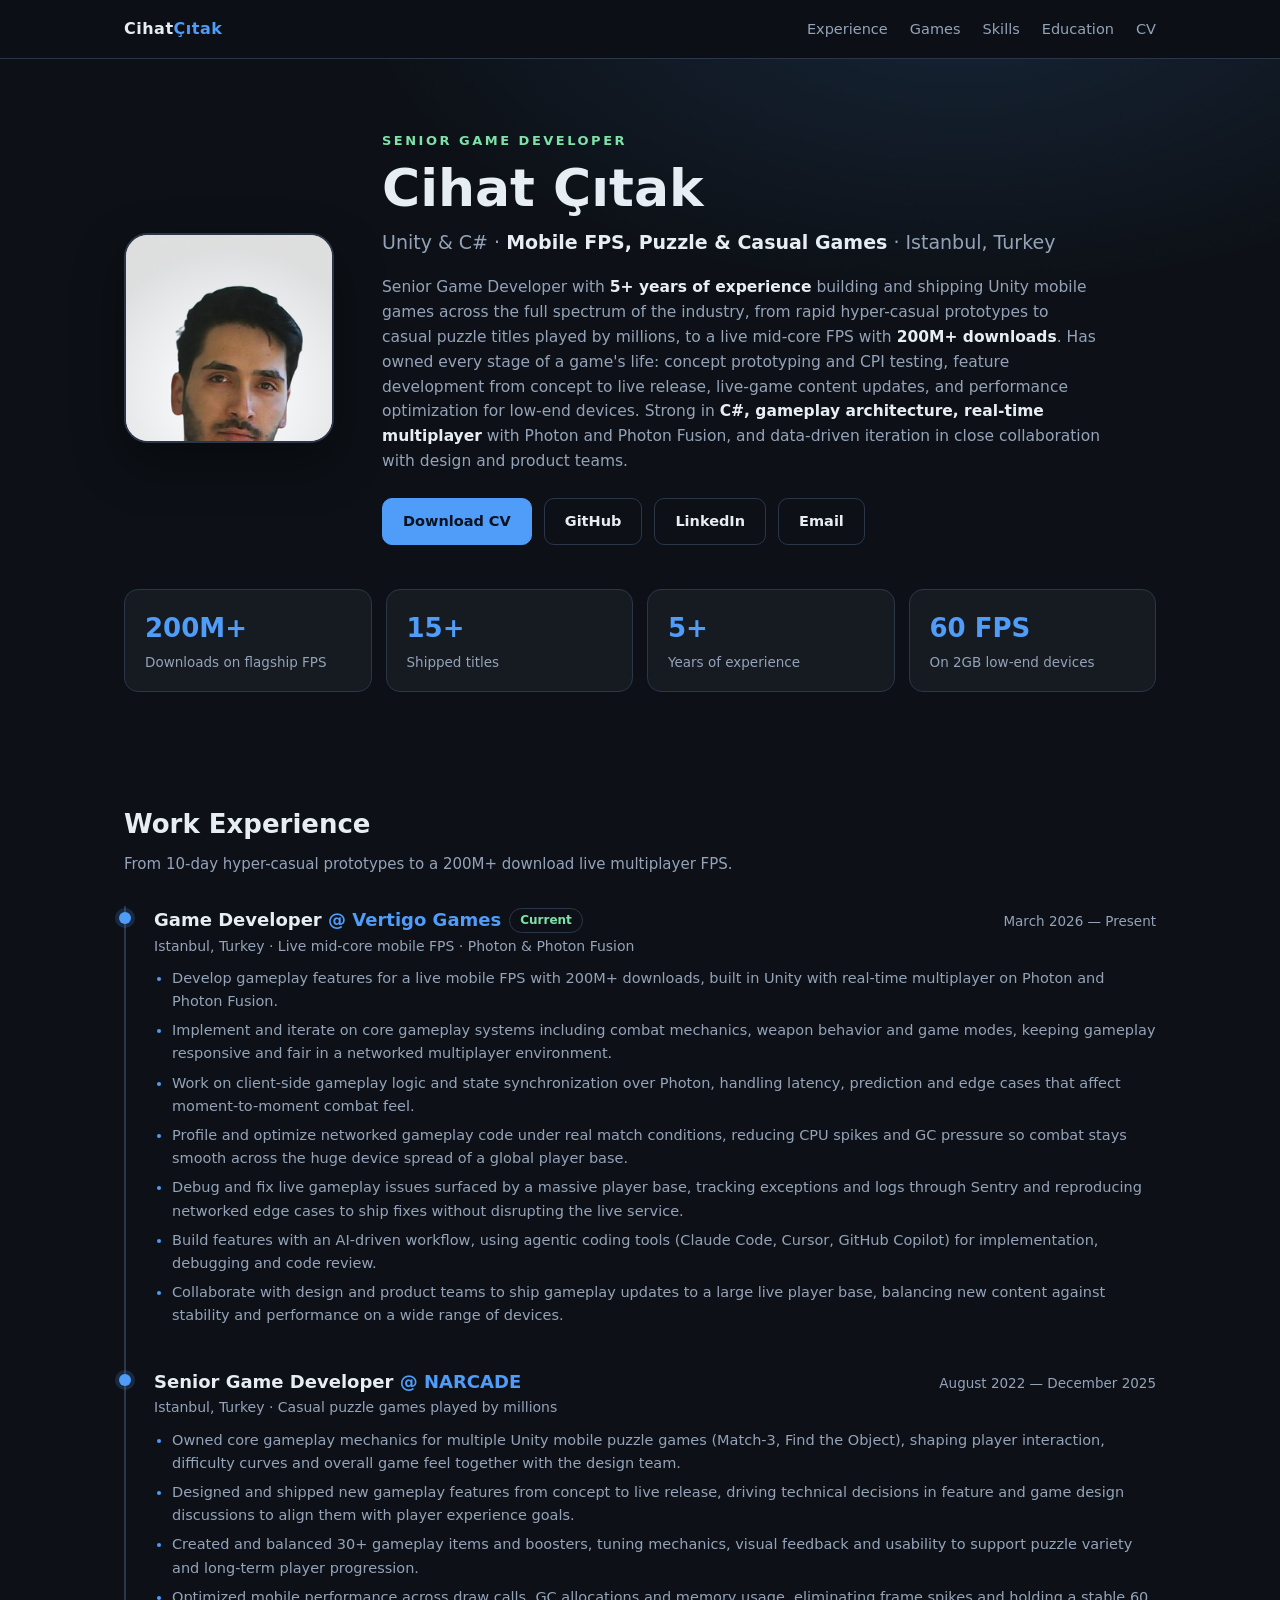
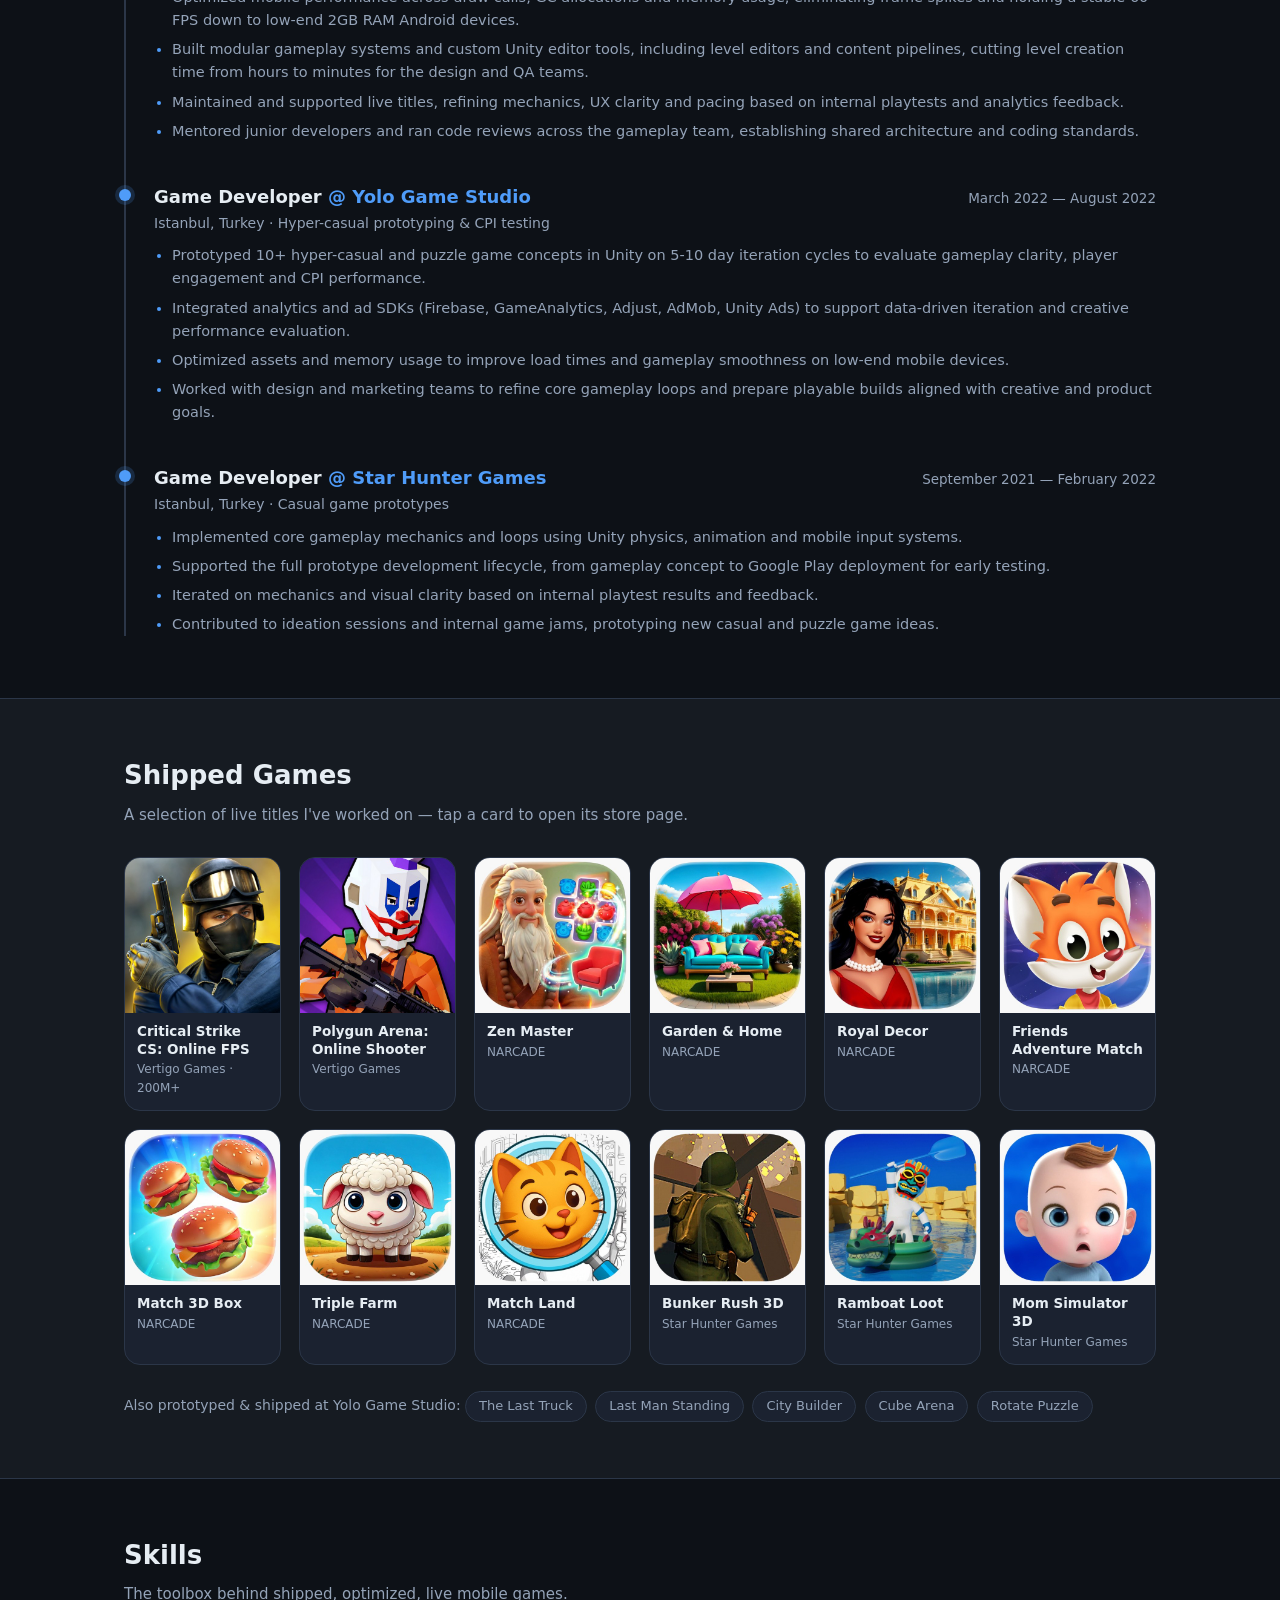
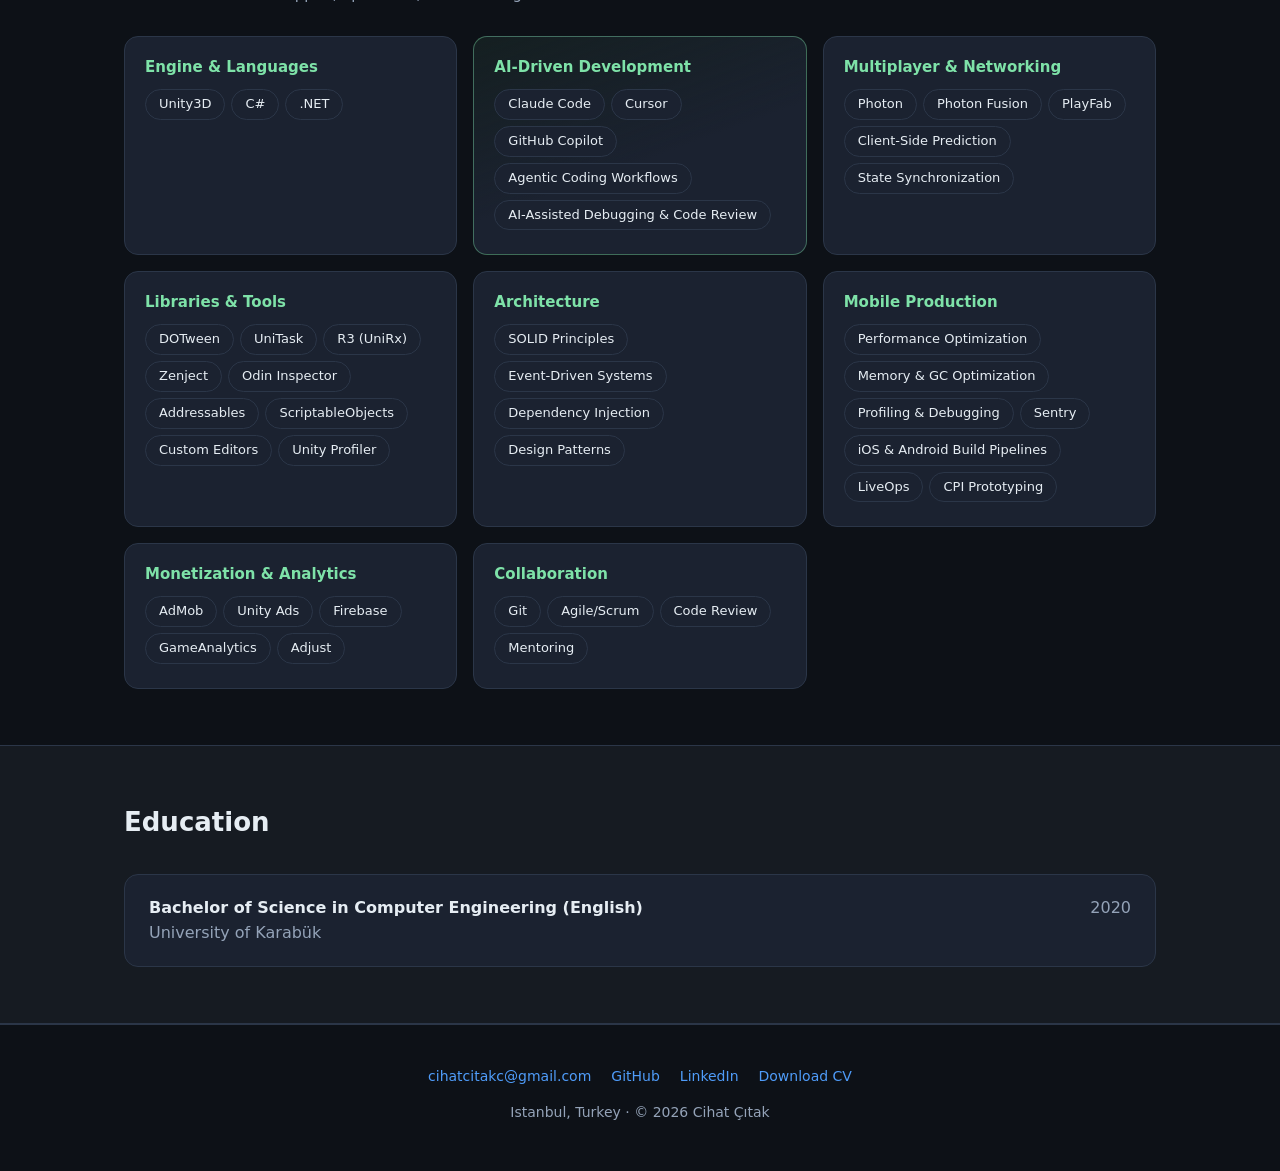
==== index.html @ a1762ebc "Portfolio site: hero, experience, shipped games, skills Co-Authored-By: Claude Fable 5 <noreply@anth" ====
<!DOCTYPE html>
<html lang="en">
<head>
<meta charset="utf-8">
<meta name="viewport" content="width=device-width, initial-scale=1">
<title>Cihat Çıtak — Senior Game Developer</title>
<meta name="description" content="Senior Game Developer — Unity & C#. 5+ years shipping mobile games: from hyper-casual prototypes to a live mid-core FPS with 200M+ downloads.">
<meta property="og:title" content="Cihat Çıtak — Senior Game Developer">
<meta property="og:description" content="Unity & C# — Mobile FPS, Puzzle & Casual Games. 200M+ downloads flagship, 15+ shipped titles.">
<meta property="og:type" content="website">
<meta property="og:url" content="https://cihatcitak.github.io">
<link rel="icon" href="data:image/svg+xml,%3Csvg xmlns='http://www.w3.org/2000/svg' viewBox='0 0 100 100'%3E%3Ctext y='.9em' font-size='90'%3E🎮%3C/text%3E%3C/svg%3E">
<style>
  :root {
    --bg: #0d1117;
    --bg-soft: #161b22;
    --card: #1b2230;
    --border: #2b3648;
    --text: #e6edf3;
    --muted: #94a3b8;
    --accent: #4f9cf9;
    --accent-2: #7ee2a8;
    --navy: #1f3864;
  }
  * { margin: 0; padding: 0; box-sizing: border-box; }
  html { scroll-behavior: smooth; }
  body {
    background: var(--bg);
    color: var(--text);
    font-family: "Segoe UI", system-ui, -apple-system, Roboto, "Helvetica Neue", sans-serif;
    line-height: 1.6;
  }
  a { color: var(--accent); text-decoration: none; }
  a:hover { text-decoration: underline; }
  .wrap { max-width: 1080px; margin: 0 auto; padding: 0 24px; }

  /* ---------- Nav ---------- */
  nav {
    position: sticky; top: 0; z-index: 50;
    background: rgba(13,17,23,.85); backdrop-filter: blur(10px);
    border-bottom: 1px solid var(--border);
  }
  nav .wrap { display: flex; align-items: center; justify-content: space-between; height: 58px; }
  nav .logo { font-weight: 700; color: var(--text); letter-spacing: .5px; }
  nav .logo span { color: var(--accent); }
  nav ul { display: flex; gap: 22px; list-style: none; }
  nav ul a { color: var(--muted); font-size: 14.5px; font-weight: 500; }
  nav ul a:hover { color: var(--text); text-decoration: none; }

  /* ---------- Hero ---------- */
  header { padding: 72px 0 56px; background: radial-gradient(1000px 500px at 75% -10%, rgba(79,156,249,.14), transparent 60%); }
  .hero { display: flex; gap: 48px; align-items: center; flex-wrap: wrap; }
  .hero-photo {
    width: 210px; height: 210px; border-radius: 24px; object-fit: cover; object-position: top;
    border: 2px solid var(--border); box-shadow: 0 20px 50px rgba(0,0,0,.45);
    background: #e8e8e8;
  }
  .hero-text { flex: 1; min-width: 300px; }
  .kicker { color: var(--accent-2); font-weight: 600; letter-spacing: 2.5px; font-size: 13px; text-transform: uppercase; margin-bottom: 8px; }
  h1 { font-size: clamp(34px, 5.5vw, 52px); line-height: 1.1; margin-bottom: 10px; }
  .role { font-size: 19px; color: var(--muted); font-weight: 500; margin-bottom: 18px; }
  .role b { color: var(--text); }
  .summary { color: var(--muted); font-size: 15.5px; max-width: 720px; margin-bottom: 24px; }
  .summary strong { color: var(--text); font-weight: 600; }
  .cta { display: flex; gap: 12px; flex-wrap: wrap; align-items: center; }
  .btn {
    display: inline-flex; align-items: center; gap: 8px;
    padding: 11px 20px; border-radius: 10px; font-weight: 600; font-size: 14.5px;
    border: 1px solid var(--border); color: var(--text); transition: all .15s ease;
  }
  .btn:hover { text-decoration: none; transform: translateY(-1px); }
  .btn-primary { background: var(--accent); border-color: var(--accent); color: #0b1220; }
  .btn-primary:hover { filter: brightness(1.1); }
  .btn-ghost:hover { border-color: var(--accent); color: var(--accent); }

  /* ---------- Stats ---------- */
  .stats { display: grid; grid-template-columns: repeat(auto-fit, minmax(170px, 1fr)); gap: 14px; margin: 44px 0 0; }
  .stat { background: var(--bg-soft); border: 1px solid var(--border); border-radius: 14px; padding: 18px 20px; }
  .stat .num { font-size: 26px; font-weight: 700; color: var(--accent); }
  .stat .lbl { font-size: 13.5px; color: var(--muted); margin-top: 2px; }

  /* ---------- Sections ---------- */
  section { padding: 56px 0; }
  section.alt { background: var(--bg-soft); border-top: 1px solid var(--border); border-bottom: 1px solid var(--border); }
  h2 { font-size: 26px; margin-bottom: 6px; }
  .sub { color: var(--muted); margin-bottom: 30px; font-size: 15px; }

  /* ---------- Experience ---------- */
  .xp { border-left: 2px solid var(--border); padding-left: 28px; position: relative; }
  .xp-item { position: relative; padding-bottom: 34px; }
  .xp-item:last-child { padding-bottom: 0; }
  .xp-item::before {
    content: ""; position: absolute; left: -35px; top: 6px;
    width: 12px; height: 12px; border-radius: 50%;
    background: var(--accent); box-shadow: 0 0 0 4px rgba(79,156,249,.18);
  }
  .xp-head { display: flex; justify-content: space-between; gap: 10px; flex-wrap: wrap; align-items: baseline; }
  .xp-title { font-size: 18px; font-weight: 700; }
  .xp-title .at { color: var(--accent); }
  .xp-date { color: var(--muted); font-size: 13.5px; white-space: nowrap; }
  .xp-meta { color: var(--muted); font-size: 14px; margin-bottom: 10px; }
  .xp ul { margin: 0 0 0 18px; color: var(--muted); font-size: 14.5px; }
  .xp li { margin-bottom: 6px; }
  .xp li::marker { color: var(--accent); }
  .tag {
    display: inline-block; font-size: 12px; font-weight: 600; padding: 2px 10px;
    border-radius: 999px; border: 1px solid var(--border); color: var(--accent-2); margin-left: 8px; vertical-align: 2px;
  }

  /* ---------- Games ---------- */
  .games { display: grid; grid-template-columns: repeat(auto-fill, minmax(150px, 1fr)); gap: 18px; }
  .game {
    background: var(--card); border: 1px solid var(--border); border-radius: 16px;
    overflow: hidden; transition: transform .15s ease, border-color .15s ease; display: block; color: var(--text);
  }
  .game:hover { transform: translateY(-4px); border-color: var(--accent); text-decoration: none; }
  .game img { width: 100%; aspect-ratio: 1; object-fit: cover; display: block; }
  .game .g-body { padding: 10px 12px 12px; }
  .game .g-name { font-size: 13.5px; font-weight: 600; line-height: 1.3; }
  .game .g-studio { font-size: 12px; color: var(--muted); margin-top: 2px; }
  .more-titles { margin-top: 22px; color: var(--muted); font-size: 14px; }
  .chip {
    display: inline-block; background: var(--card); border: 1px solid var(--border);
    border-radius: 999px; padding: 4px 13px; font-size: 13px; color: var(--muted); margin: 4px 4px 0 0;
  }

  /* ---------- Skills ---------- */
  .skills { display: grid; grid-template-columns: repeat(auto-fit, minmax(300px, 1fr)); gap: 16px; }
  .skill-card { background: var(--card); border: 1px solid var(--border); border-radius: 14px; padding: 18px 20px; }
  .skill-card h3 { font-size: 15px; margin-bottom: 10px; color: var(--accent-2); }
  .skill-card .chip { margin: 0 6px 6px 0; color: var(--text); }
  .skill-card.hl { border-color: rgba(126,226,168,.4); background: linear-gradient(160deg, rgba(126,226,168,.07), var(--card) 55%); }

  /* ---------- Education / Footer ---------- */
  .edu { background: var(--card); border: 1px solid var(--border); border-radius: 14px; padding: 20px 24px; display: flex; justify-content: space-between; flex-wrap: wrap; gap: 8px; }
  footer { border-top: 1px solid var(--border); padding: 40px 0 48px; text-align: center; color: var(--muted); font-size: 14px; }
  footer .links { display: flex; gap: 20px; justify-content: center; margin-bottom: 14px; flex-wrap: wrap; }
  @media (max-width: 640px) {
    .hero { gap: 28px; }
    nav ul { gap: 14px; }
    nav ul li:nth-child(n+4) { display: none; }
  }
</style>
</head>
<body>

<nav>
  <div class="wrap">
    <a class="logo" href="#">Cihat<span>Çıtak</span></a>
    <ul>
      <li><a href="#experience">Experience</a></li>
      <li><a href="#games">Games</a></li>
      <li><a href="#skills">Skills</a></li>
      <li><a href="#education">Education</a></li>
      <li><a href="assets/CihatCitak_Senior_Game_Developer_CV.pdf">CV</a></li>
    </ul>
  </div>
</nav>

<header>
  <div class="wrap">
    <div class="hero">
      <img class="hero-photo" src="assets/photo.png" alt="Cihat Çıtak">
      <div class="hero-text">
        <div class="kicker">Senior Game Developer</div>
        <h1>Cihat Çıtak</h1>
        <div class="role">Unity &amp; C# · <b>Mobile FPS, Puzzle &amp; Casual Games</b> · Istanbul, Turkey</div>
        <p class="summary">
          Senior Game Developer with <strong>5+ years of experience</strong> building and shipping Unity mobile games across the
          full spectrum of the industry, from rapid hyper-casual prototypes to casual puzzle titles played by millions, to a live
          mid-core FPS with <strong>200M+ downloads</strong>. Has owned every stage of a game's life: concept prototyping and CPI
          testing, feature development from concept to live release, live-game content updates, and performance optimization for
          low-end devices. Strong in <strong>C#, gameplay architecture, real-time multiplayer</strong> with Photon and Photon
          Fusion, and data-driven iteration in close collaboration with design and product teams.
        </p>
        <div class="cta">
          <a class="btn btn-primary" href="assets/CihatCitak_Senior_Game_Developer_CV.pdf">Download CV</a>
          <a class="btn btn-ghost" href="https://github.com/CihatCitak">GitHub</a>
          <a class="btn btn-ghost" href="https://www.linkedin.com/in/cihatcitak/">LinkedIn</a>
          <a class="btn btn-ghost" href="mailto:cihatcitakc@gmail.com">Email</a>
        </div>
      </div>
    </div>
    <div class="stats">
      <div class="stat"><div class="num">200M+</div><div class="lbl">Downloads on flagship FPS</div></div>
      <div class="stat"><div class="num">15+</div><div class="lbl">Shipped titles</div></div>
      <div class="stat"><div class="num">5+</div><div class="lbl">Years of experience</div></div>
      <div class="stat"><div class="num">60 FPS</div><div class="lbl">On 2GB low-end devices</div></div>
    </div>
  </div>
</header>

<section id="experience">
  <div class="wrap">
    <h2>Work Experience</h2>
    <p class="sub">From 10-day hyper-casual prototypes to a 200M+ download live multiplayer FPS.</p>
    <div class="xp">

      <div class="xp-item">
        <div class="xp-head">
          <div class="xp-title">Game Developer <span class="at">@ Vertigo Games</span><span class="tag">Current</span></div>
          <div class="xp-date">March 2026 — Present</div>
        </div>
        <div class="xp-meta">Istanbul, Turkey · Live mid-core mobile FPS · Photon &amp; Photon Fusion</div>
        <ul>
          <li>Develop gameplay features for a live mobile FPS with 200M+ downloads, built in Unity with real-time multiplayer on Photon and Photon Fusion.</li>
          <li>Implement and iterate on core gameplay systems including combat mechanics, weapon behavior and game modes, keeping gameplay responsive and fair in a networked multiplayer environment.</li>
          <li>Work on client-side gameplay logic and state synchronization over Photon, handling latency, prediction and edge cases that affect moment-to-moment combat feel.</li>
          <li>Profile and optimize networked gameplay code under real match conditions, reducing CPU spikes and GC pressure so combat stays smooth across the huge device spread of a global player base.</li>
          <li>Debug and fix live gameplay issues surfaced by a massive player base, tracking exceptions and logs through Sentry and reproducing networked edge cases to ship fixes without disrupting the live service.</li>
          <li>Build features with an AI-driven workflow, using agentic coding tools (Claude Code, Cursor, GitHub Copilot) for implementation, debugging and code review.</li>
          <li>Collaborate with design and product teams to ship gameplay updates to a large live player base, balancing new content against stability and performance on a wide range of devices.</li>
        </ul>
      </div>

      <div class="xp-item">
        <div class="xp-head">
          <div class="xp-title">Senior Game Developer <span class="at">@ NARCADE</span></div>
          <div class="xp-date">August 2022 — December 2025</div>
        </div>
        <div class="xp-meta">Istanbul, Turkey · Casual puzzle games played by millions</div>
        <ul>
          <li>Owned core gameplay mechanics for multiple Unity mobile puzzle games (Match-3, Find the Object), shaping player interaction, difficulty curves and overall game feel together with the design team.</li>
          <li>Designed and shipped new gameplay features from concept to live release, driving technical decisions in feature and game design discussions to align them with player experience goals.</li>
          <li>Created and balanced 30+ gameplay items and boosters, tuning mechanics, visual feedback and usability to support puzzle variety and long-term player progression.</li>
          <li>Optimized mobile performance across draw calls, GC allocations and memory usage, eliminating frame spikes and holding a stable 60 FPS down to low-end 2GB RAM Android devices.</li>
          <li>Built modular gameplay systems and custom Unity editor tools, including level editors and content pipelines, cutting level creation time from hours to minutes for the design and QA teams.</li>
          <li>Maintained and supported live titles, refining mechanics, UX clarity and pacing based on internal playtests and analytics feedback.</li>
          <li>Mentored junior developers and ran code reviews across the gameplay team, establishing shared architecture and coding standards.</li>
        </ul>
      </div>

      <div class="xp-item">
        <div class="xp-head">
          <div class="xp-title">Game Developer <span class="at">@ Yolo Game Studio</span></div>
          <div class="xp-date">March 2022 — August 2022</div>
        </div>
        <div class="xp-meta">Istanbul, Turkey · Hyper-casual prototyping &amp; CPI testing</div>
        <ul>
          <li>Prototyped 10+ hyper-casual and puzzle game concepts in Unity on 5-10 day iteration cycles to evaluate gameplay clarity, player engagement and CPI performance.</li>
          <li>Integrated analytics and ad SDKs (Firebase, GameAnalytics, Adjust, AdMob, Unity Ads) to support data-driven iteration and creative performance evaluation.</li>
          <li>Optimized assets and memory usage to improve load times and gameplay smoothness on low-end mobile devices.</li>
          <li>Worked with design and marketing teams to refine core gameplay loops and prepare playable builds aligned with creative and product goals.</li>
        </ul>
      </div>

      <div class="xp-item">
        <div class="xp-head">
          <div class="xp-title">Game Developer <span class="at">@ Star Hunter Games</span></div>
          <div class="xp-date">September 2021 — February 2022</div>
        </div>
        <div class="xp-meta">Istanbul, Turkey · Casual game prototypes</div>
        <ul>
          <li>Implemented core gameplay mechanics and loops using Unity physics, animation and mobile input systems.</li>
          <li>Supported the full prototype development lifecycle, from gameplay concept to Google Play deployment for early testing.</li>
          <li>Iterated on mechanics and visual clarity based on internal playtest results and feedback.</li>
          <li>Contributed to ideation sessions and internal game jams, prototyping new casual and puzzle game ideas.</li>
        </ul>
      </div>

    </div>
  </div>
</section>

<section id="games" class="alt">
  <div class="wrap">
    <h2>Shipped Games</h2>
    <p class="sub">A selection of live titles I've worked on — tap a card to open its store page.</p>
    <div class="games">
      <a class="game" href="https://play.google.com/store/apps/details?id=com.critical.strike2">
        <img src="assets/games/critical-strike.jpg" alt="Critical Strike CS: Online FPS" loading="lazy">
        <div class="g-body"><div class="g-name">Critical Strike CS: Online FPS</div><div class="g-studio">Vertigo Games · 200M+</div></div>
      </a>
      <a class="game" href="https://play.google.com/store/apps/details?id=com.polygon.arena">
        <img src="assets/games/polygun-arena.jpg" alt="Polygun Arena: Online Shooter" loading="lazy">
        <div class="g-body"><div class="g-name">Polygun Arena: Online Shooter</div><div class="g-studio">Vertigo Games</div></div>
      </a>
      <a class="game" href="https://apps.apple.com/us/app/zen-master-design-relax/id6458984641">
        <img src="assets/games/zen-master.jpg" alt="Zen Master" loading="lazy">
        <div class="g-body"><div class="g-name">Zen Master</div><div class="g-studio">NARCADE</div></div>
      </a>
      <a class="game" href="https://apps.apple.com/us/app/garden-home-design-game/id6744893390">
        <img src="assets/games/garden-home.jpg" alt="Garden &amp; Home" loading="lazy">
        <div class="g-body"><div class="g-name">Garden &amp; Home</div><div class="g-studio">NARCADE</div></div>
      </a>
      <a class="game" href="https://apps.apple.com/us/app/royal-decor-renovate-design/id6739345641">
        <img src="assets/games/royal-decor.jpg" alt="Royal Decor" loading="lazy">
        <div class="g-body"><div class="g-name">Royal Decor</div><div class="g-studio">NARCADE</div></div>
      </a>
      <a class="game" href="https://apps.apple.com/us/app/friends-adventure-match/id6479395668">
        <img src="assets/games/friends-adventure.jpg" alt="Friends Adventure Match" loading="lazy">
        <div class="g-body"><div class="g-name">Friends Adventure Match</div><div class="g-studio">NARCADE</div></div>
      </a>
      <a class="game" href="https://apps.apple.com/us/app/match-3d-box-triple-match/id6737053336">
        <img src="assets/games/match-3d-box.jpg" alt="Match 3D Box" loading="lazy">
        <div class="g-body"><div class="g-name">Match 3D Box</div><div class="g-studio">NARCADE</div></div>
      </a>
      <a class="game" href="https://apps.apple.com/us/app/triple-farm-matching-game/id6739527330">
        <img src="assets/games/triple-farm.jpg" alt="Triple Farm" loading="lazy">
        <div class="g-body"><div class="g-name">Triple Farm</div><div class="g-studio">NARCADE</div></div>
      </a>
      <a class="game" href="https://apps.apple.com/us/app/matchland-hidden-object-game/id6748383469">
        <img src="assets/games/match-land.jpg" alt="Match Land" loading="lazy">
        <div class="g-body"><div class="g-name">Match Land</div><div class="g-studio">NARCADE</div></div>
      </a>
      <a class="game" href="https://apps.apple.com/tr/app/bunker-rush-3d/id1561863259">
        <img src="assets/games/bunker-rush.jpg" alt="Bunker Rush 3D" loading="lazy">
        <div class="g-body"><div class="g-name">Bunker Rush 3D</div><div class="g-studio">Star Hunter Games</div></div>
      </a>
      <a class="game" href="https://apps.apple.com/tr/app/ramboat-loot/id1575042145">
        <img src="assets/games/ramboat-loot.jpg" alt="Ramboat Loot" loading="lazy">
        <div class="g-body"><div class="g-name">Ramboat Loot</div><div class="g-studio">Star Hunter Games</div></div>
      </a>
      <a class="game" href="https://apps.apple.com/tr/app/mom-simulator-3d/id1594945593">
        <img src="assets/games/mom-simulator.jpg" alt="Mom Simulator 3D" loading="lazy">
        <div class="g-body"><div class="g-name">Mom Simulator 3D</div><div class="g-studio">Star Hunter Games</div></div>
      </a>
    </div>
    <div class="more-titles">
      Also prototyped &amp; shipped at Yolo Game Studio:
      <span class="chip">The Last Truck</span>
      <span class="chip">Last Man Standing</span>
      <span class="chip">City Builder</span>
      <span class="chip">Cube Arena</span>
      <span class="chip">Rotate Puzzle</span>
    </div>
  </div>
</section>

<section id="skills">
  <div class="wrap">
    <h2>Skills</h2>
    <p class="sub">The toolbox behind shipped, optimized, live mobile games.</p>
    <div class="skills">
      <div class="skill-card">
        <h3>Engine &amp; Languages</h3>
        <span class="chip">Unity3D</span><span class="chip">C#</span><span class="chip">.NET</span>
      </div>
      <div class="skill-card hl">
        <h3>AI-Driven Development</h3>
        <span class="chip">Claude Code</span><span class="chip">Cursor</span><span class="chip">GitHub Copilot</span><span class="chip">Agentic Coding Workflows</span><span class="chip">AI-Assisted Debugging &amp; Code Review</span>
      </div>
      <div class="skill-card">
        <h3>Multiplayer &amp; Networking</h3>
        <span class="chip">Photon</span><span class="chip">Photon Fusion</span><span class="chip">PlayFab</span><span class="chip">Client-Side Prediction</span><span class="chip">State Synchronization</span>
      </div>
      <div class="skill-card">
        <h3>Libraries &amp; Tools</h3>
        <span class="chip">DOTween</span><span class="chip">UniTask</span><span class="chip">R3 (UniRx)</span><span class="chip">Zenject</span><span class="chip">Odin Inspector</span><span class="chip">Addressables</span><span class="chip">ScriptableObjects</span><span class="chip">Custom Editors</span><span class="chip">Unity Profiler</span>
      </div>
      <div class="skill-card">
        <h3>Architecture</h3>
        <span class="chip">SOLID Principles</span><span class="chip">Event-Driven Systems</span><span class="chip">Dependency Injection</span><span class="chip">Design Patterns</span>
      </div>
      <div class="skill-card">
        <h3>Mobile Production</h3>
        <span class="chip">Performance Optimization</span><span class="chip">Memory &amp; GC Optimization</span><span class="chip">Profiling &amp; Debugging</span><span class="chip">Sentry</span><span class="chip">iOS &amp; Android Build Pipelines</span><span class="chip">LiveOps</span><span class="chip">CPI Prototyping</span>
      </div>
      <div class="skill-card">
        <h3>Monetization &amp; Analytics</h3>
        <span class="chip">AdMob</span><span class="chip">Unity Ads</span><span class="chip">Firebase</span><span class="chip">GameAnalytics</span><span class="chip">Adjust</span>
      </div>
      <div class="skill-card">
        <h3>Collaboration</h3>
        <span class="chip">Git</span><span class="chip">Agile/Scrum</span><span class="chip">Code Review</span><span class="chip">Mentoring</span>
      </div>
    </div>
  </div>
</section>

<section id="education" class="alt">
  <div class="wrap">
    <h2>Education</h2>
    <p class="sub"></p>
    <div class="edu">
      <div>
        <b>Bachelor of Science in Computer Engineering (English)</b><br>
        <span style="color: var(--muted);">University of Karabük</span>
      </div>
      <div style="color: var(--muted);">2020</div>
    </div>
  </div>
</section>

<footer>
  <div class="links">
    <a href="mailto:cihatcitakc@gmail.com">cihatcitakc@gmail.com</a>
    <a href="https://github.com/CihatCitak">GitHub</a>
    <a href="https://www.linkedin.com/in/cihatcitak/">LinkedIn</a>
    <a href="assets/CihatCitak_Senior_Game_Developer_CV.pdf">Download CV</a>
  </div>
  <div>Istanbul, Turkey · © 2026 Cihat Çıtak</div>
</footer>

</body>
</html>
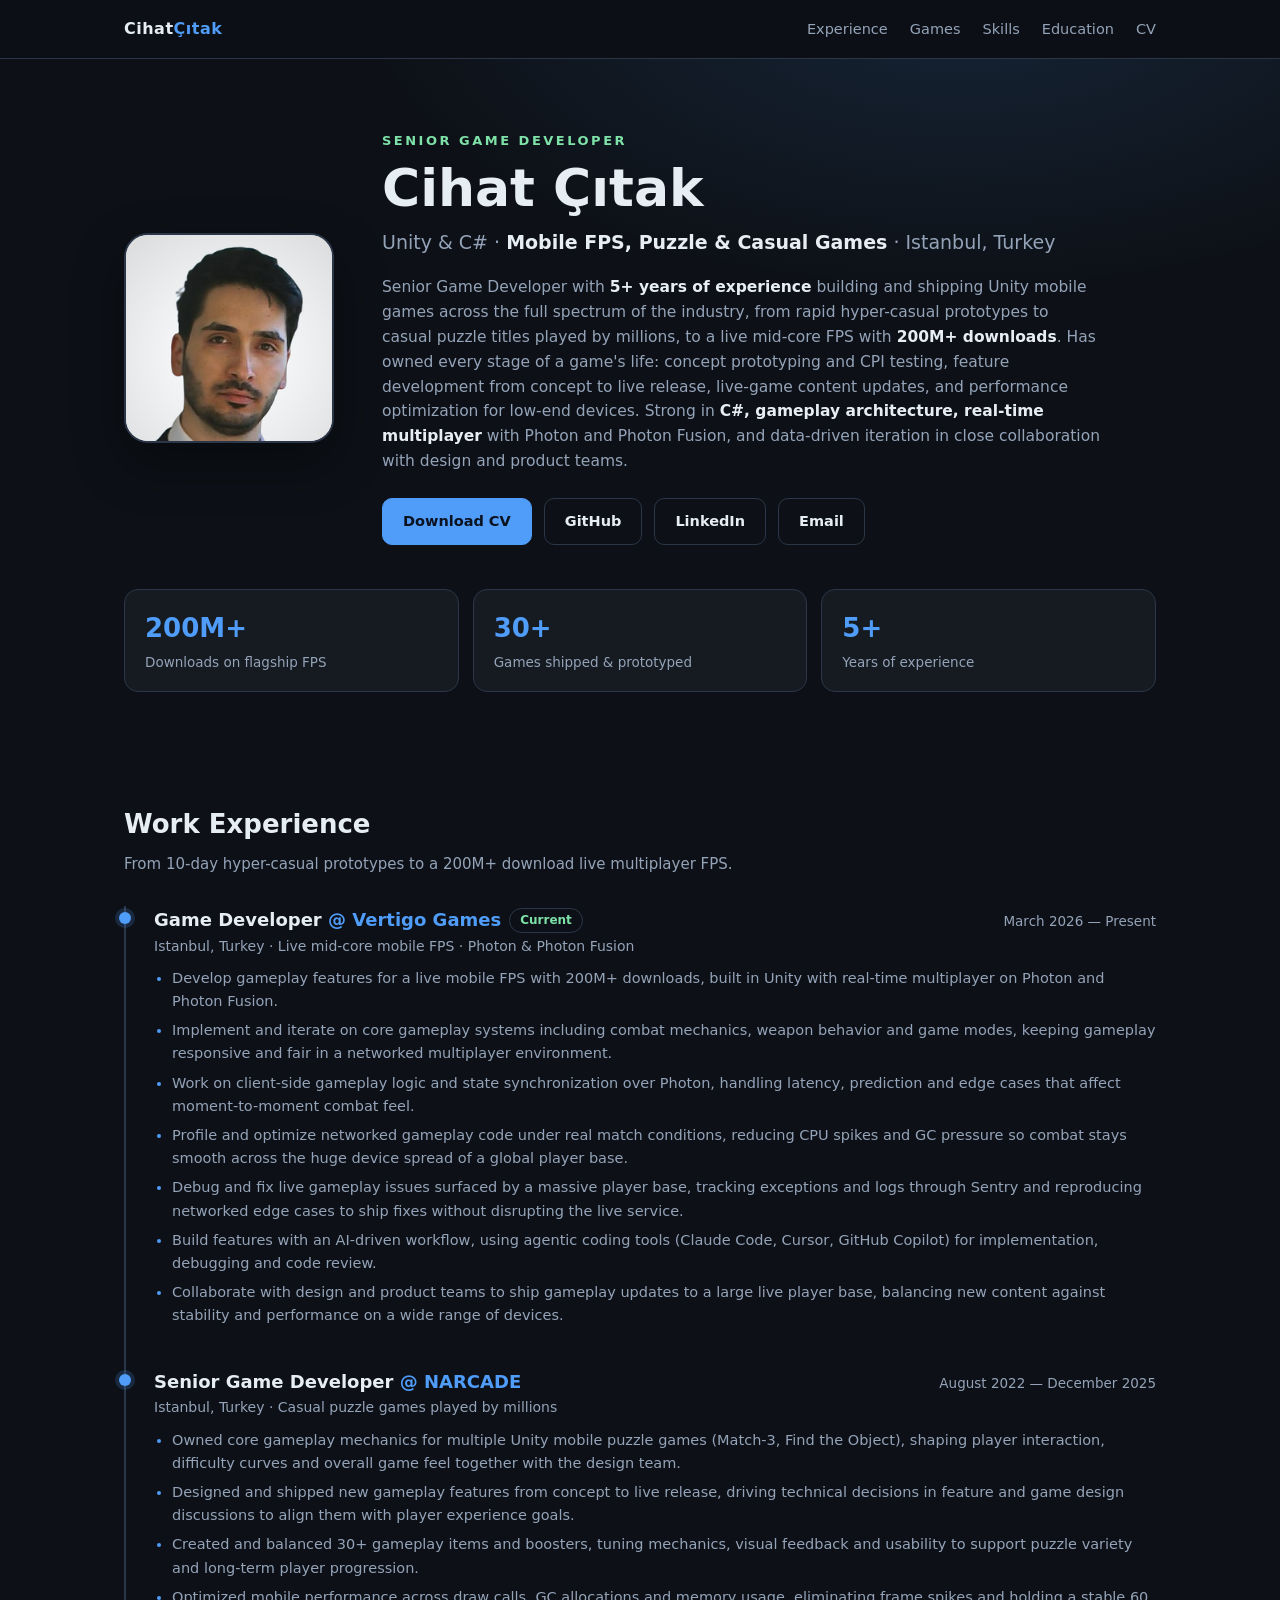
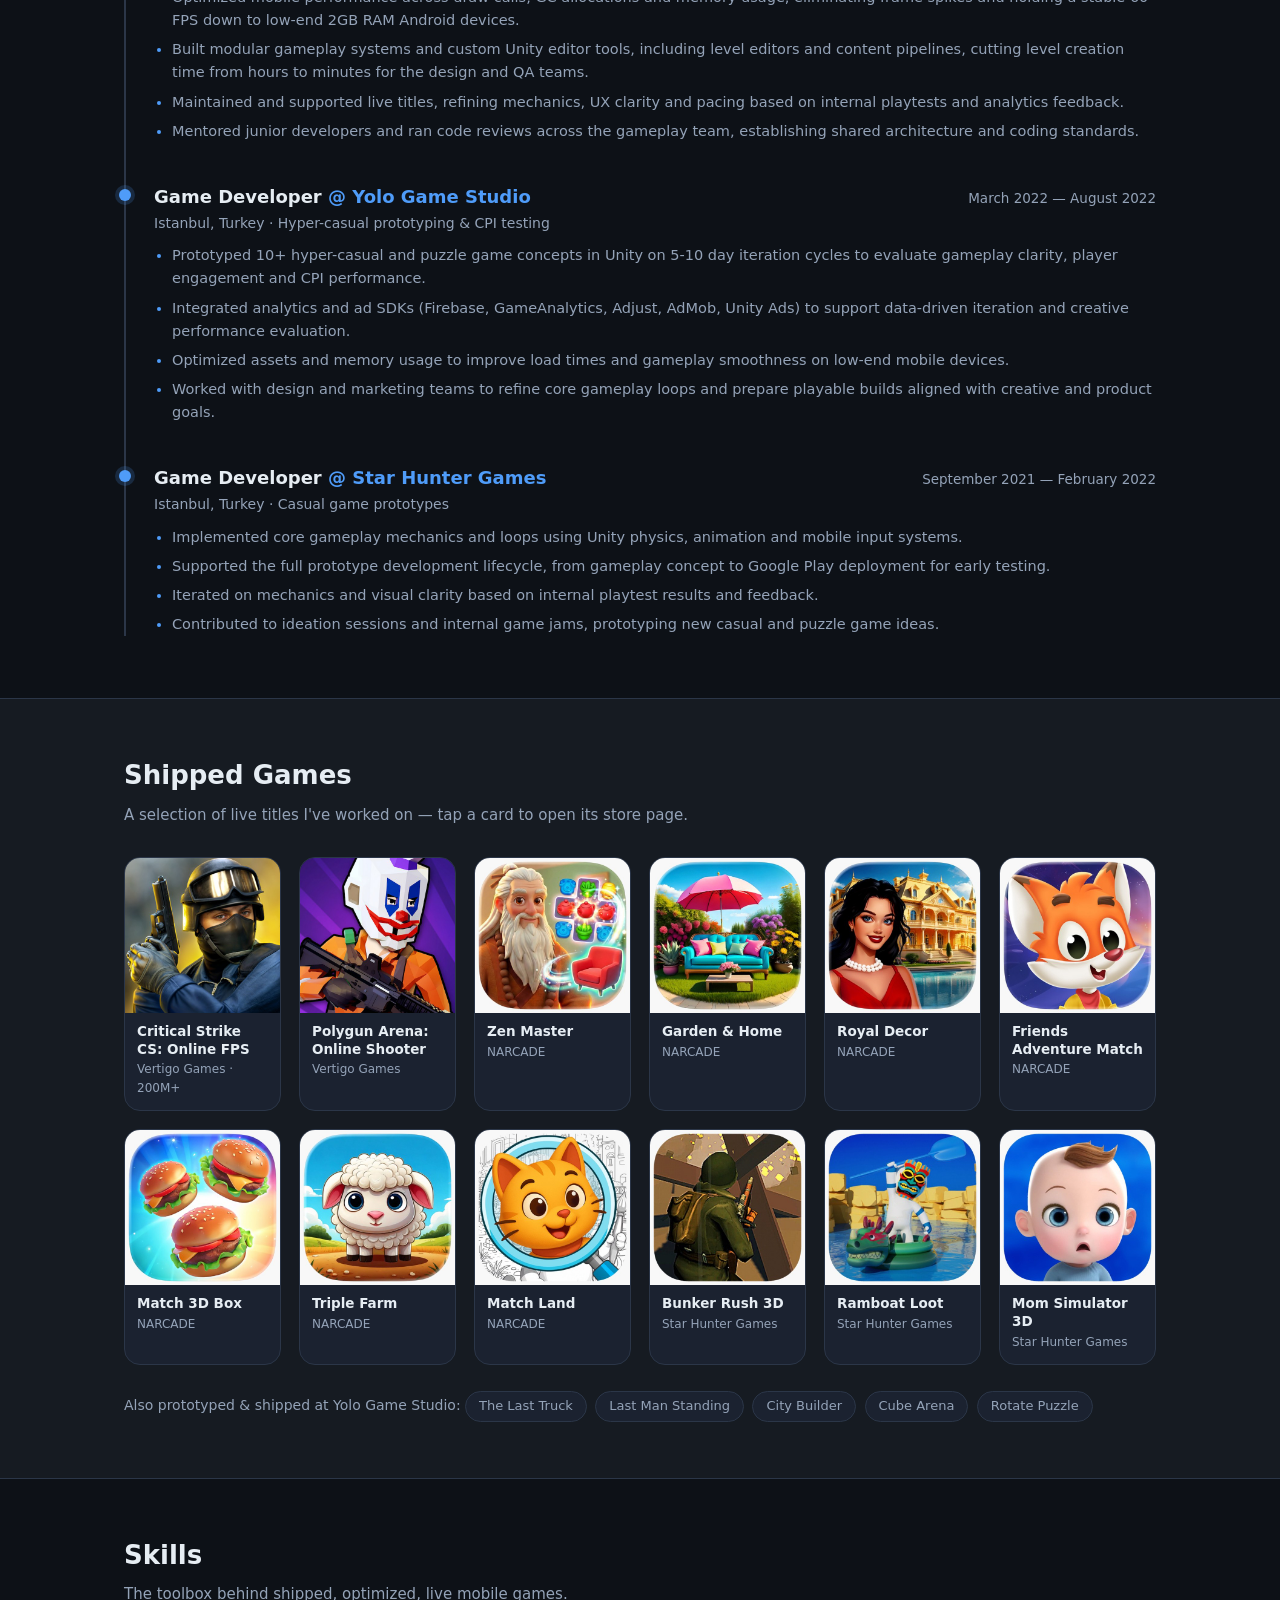
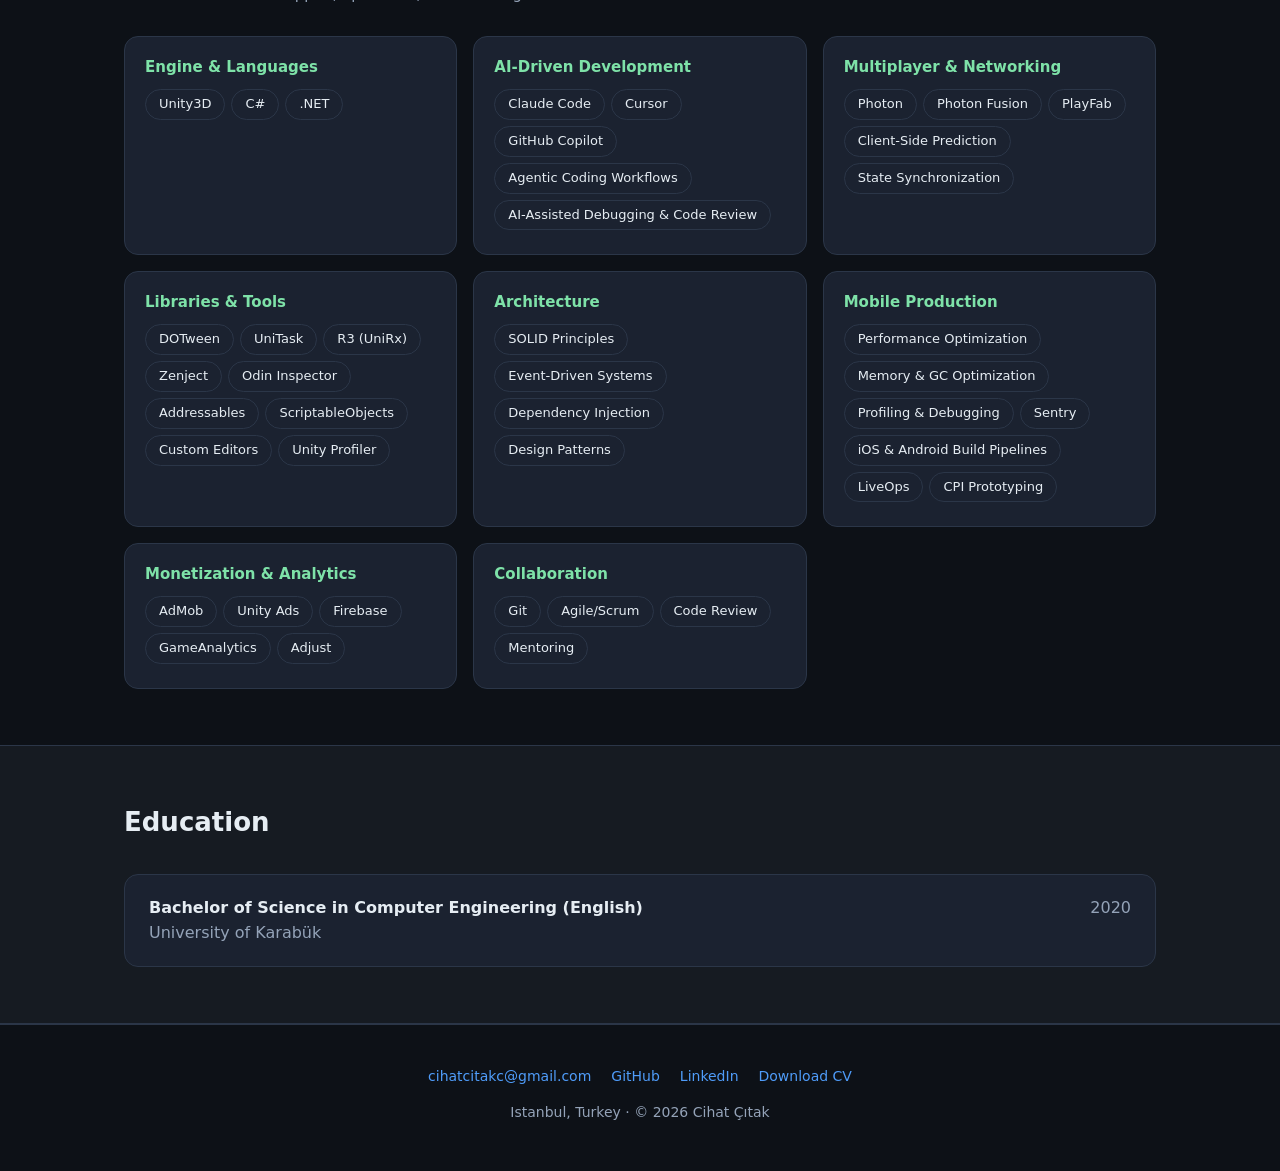
==== commit fda01b98: "Fix photo crop, stats accuracy, uniform skill cards Co-Authored-By: Claude Fable 5 <noreply@anthropi" ====
--- a/index.html
+++ b/index.html
@@ -6,7 +6,7 @@
 <title>Cihat Çıtak — Senior Game Developer</title>
 <meta name="description" content="Senior Game Developer — Unity & C#. 5+ years shipping mobile games: from hyper-casual prototypes to a live mid-core FPS with 200M+ downloads.">
 <meta property="og:title" content="Cihat Çıtak — Senior Game Developer">
-<meta property="og:description" content="Unity & C# — Mobile FPS, Puzzle & Casual Games. 200M+ downloads flagship, 15+ shipped titles.">
+<meta property="og:description" content="Unity & C# — Mobile FPS, Puzzle & Casual Games. 200M+ downloads flagship, 30+ games from hyper-casual to mid-core.">
 <meta property="og:type" content="website">
 <meta property="og:url" content="https://cihatcitak.github.io">
 <link rel="icon" href="data:image/svg+xml,%3Csvg xmlns='http://www.w3.org/2000/svg' viewBox='0 0 100 100'%3E%3Ctext y='.9em' font-size='90'%3E🎮%3C/text%3E%3C/svg%3E">
@@ -51,7 +51,7 @@
   header { padding: 72px 0 56px; background: radial-gradient(1000px 500px at 75% -10%, rgba(79,156,249,.14), transparent 60%); }
   .hero { display: flex; gap: 48px; align-items: center; flex-wrap: wrap; }
   .hero-photo {
-    width: 210px; height: 210px; border-radius: 24px; object-fit: cover; object-position: top;
+    width: 210px; height: 210px; border-radius: 24px; object-fit: cover; object-position: center 22%;
     border: 2px solid var(--border); box-shadow: 0 20px 50px rgba(0,0,0,.45);
     background: #e8e8e8;
   }
@@ -129,7 +129,6 @@
   .skill-card { background: var(--card); border: 1px solid var(--border); border-radius: 14px; padding: 18px 20px; }
   .skill-card h3 { font-size: 15px; margin-bottom: 10px; color: var(--accent-2); }
   .skill-card .chip { margin: 0 6px 6px 0; color: var(--text); }
-  .skill-card.hl { border-color: rgba(126,226,168,.4); background: linear-gradient(160deg, rgba(126,226,168,.07), var(--card) 55%); }
 
   /* ---------- Education / Footer ---------- */
   .edu { background: var(--card); border: 1px solid var(--border); border-radius: 14px; padding: 20px 24px; display: flex; justify-content: space-between; flex-wrap: wrap; gap: 8px; }
@@ -183,9 +182,8 @@
     </div>
     <div class="stats">
       <div class="stat"><div class="num">200M+</div><div class="lbl">Downloads on flagship FPS</div></div>
-      <div class="stat"><div class="num">15+</div><div class="lbl">Shipped titles</div></div>
+      <div class="stat"><div class="num">30+</div><div class="lbl">Games shipped &amp; prototyped</div></div>
       <div class="stat"><div class="num">5+</div><div class="lbl">Years of experience</div></div>
-      <div class="stat"><div class="num">60 FPS</div><div class="lbl">On 2GB low-end devices</div></div>
     </div>
   </div>
 </header>
@@ -336,7 +334,7 @@
         <h3>Engine &amp; Languages</h3>
         <span class="chip">Unity3D</span><span class="chip">C#</span><span class="chip">.NET</span>
       </div>
-      <div class="skill-card hl">
+      <div class="skill-card">
         <h3>AI-Driven Development</h3>
         <span class="chip">Claude Code</span><span class="chip">Cursor</span><span class="chip">GitHub Copilot</span><span class="chip">Agentic Coding Workflows</span><span class="chip">AI-Assisted Debugging &amp; Code Review</span>
       </div>
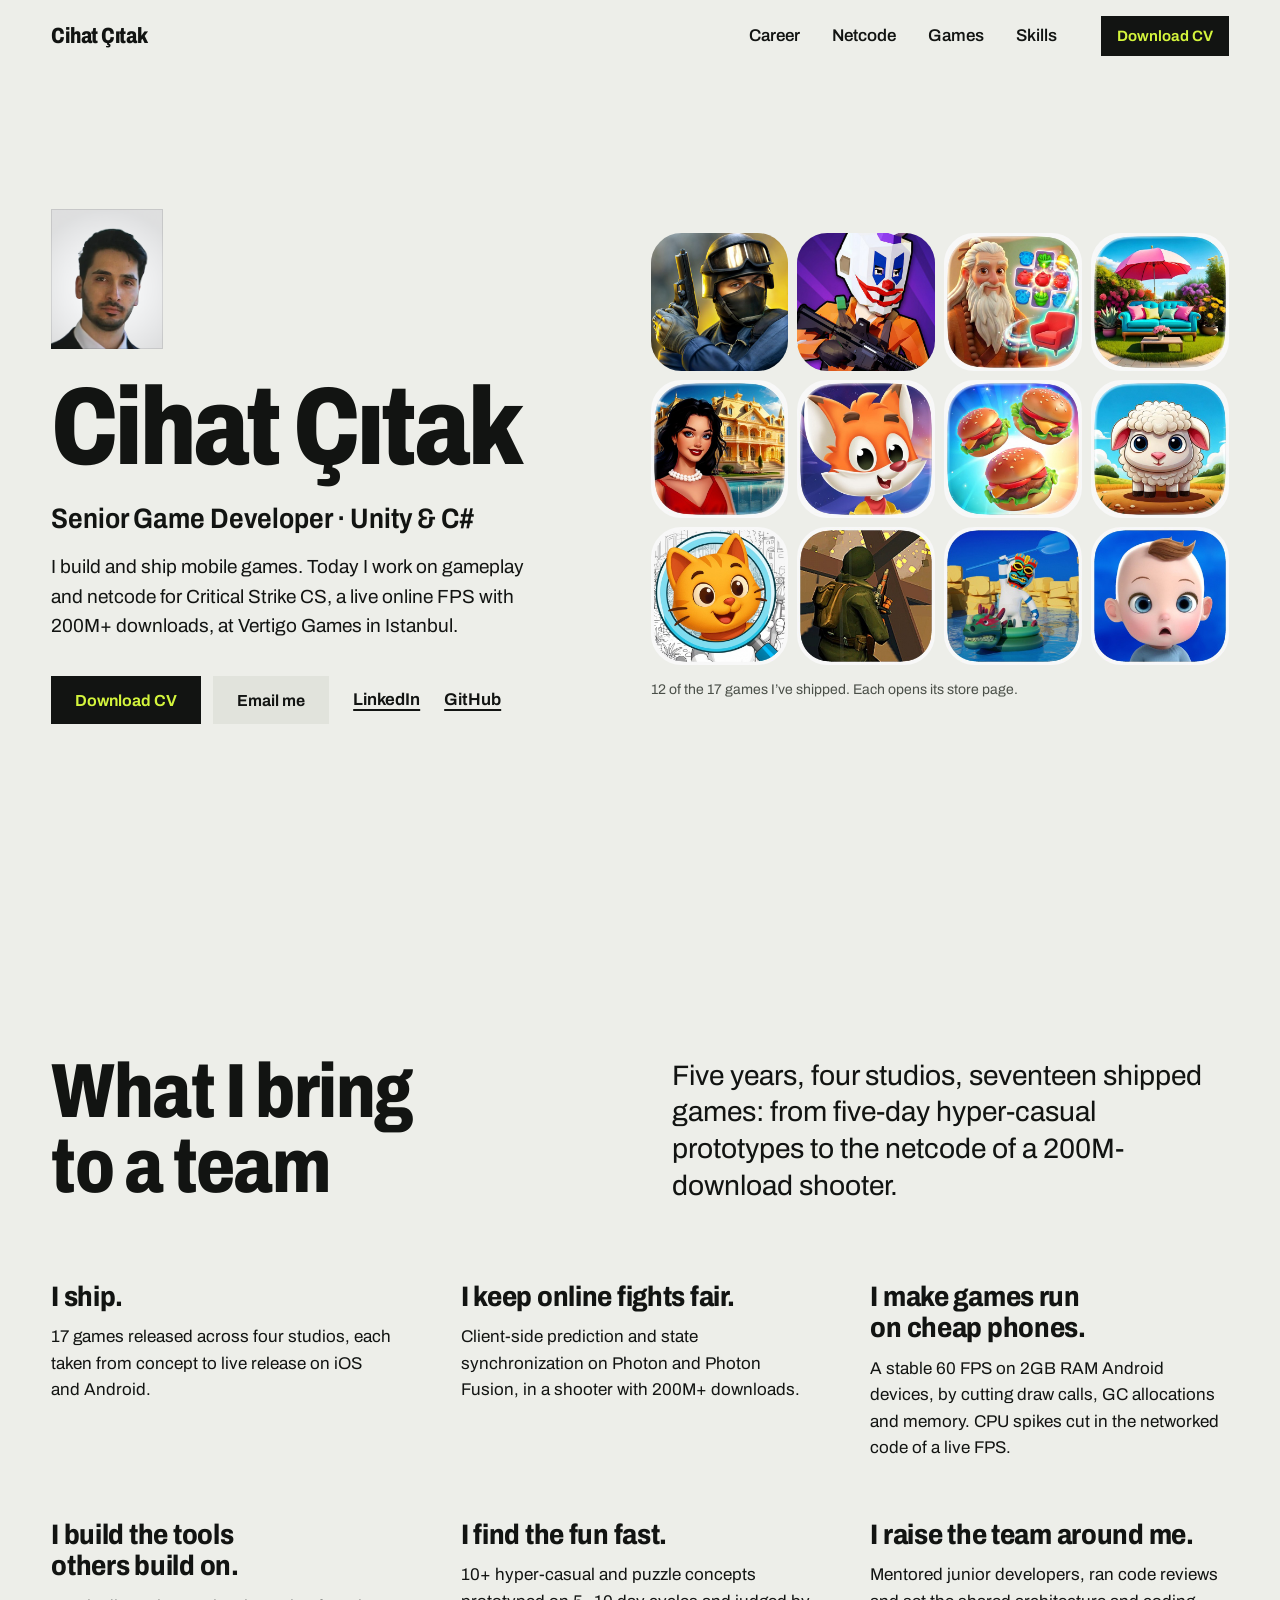
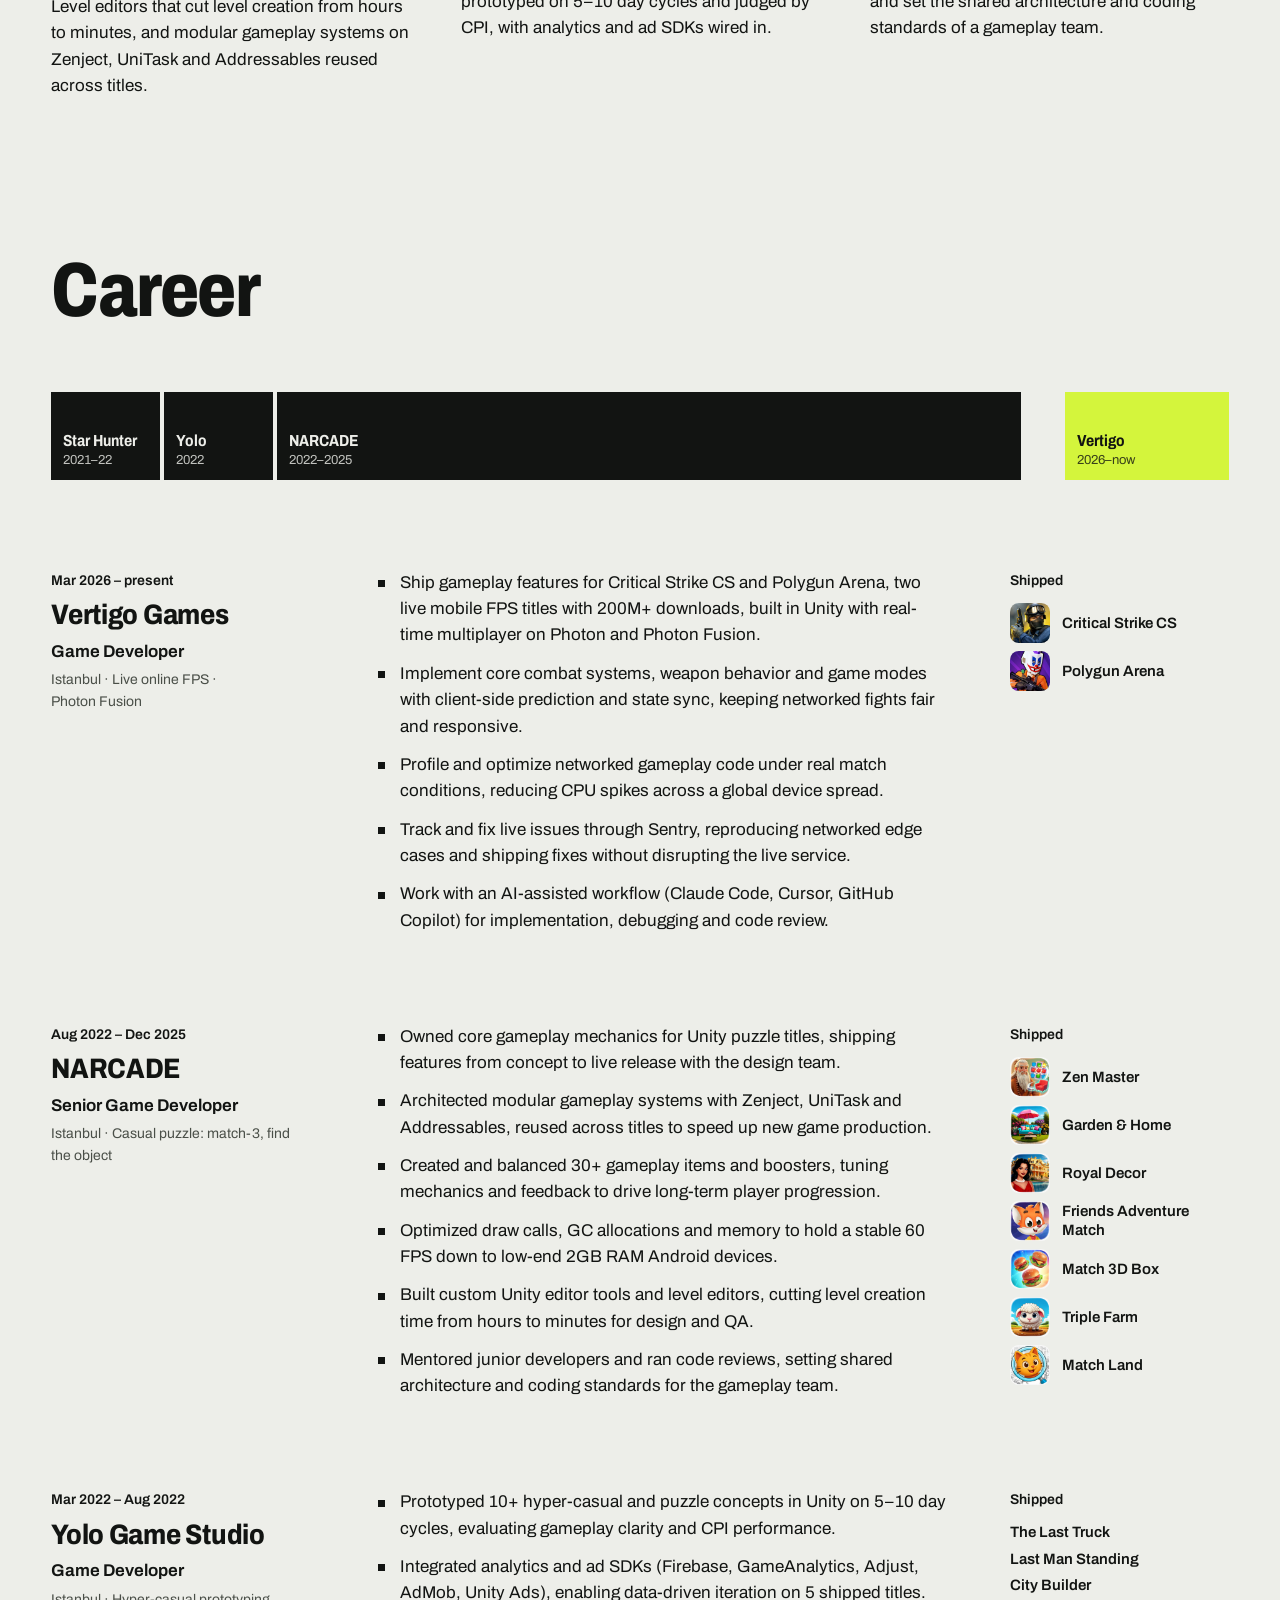
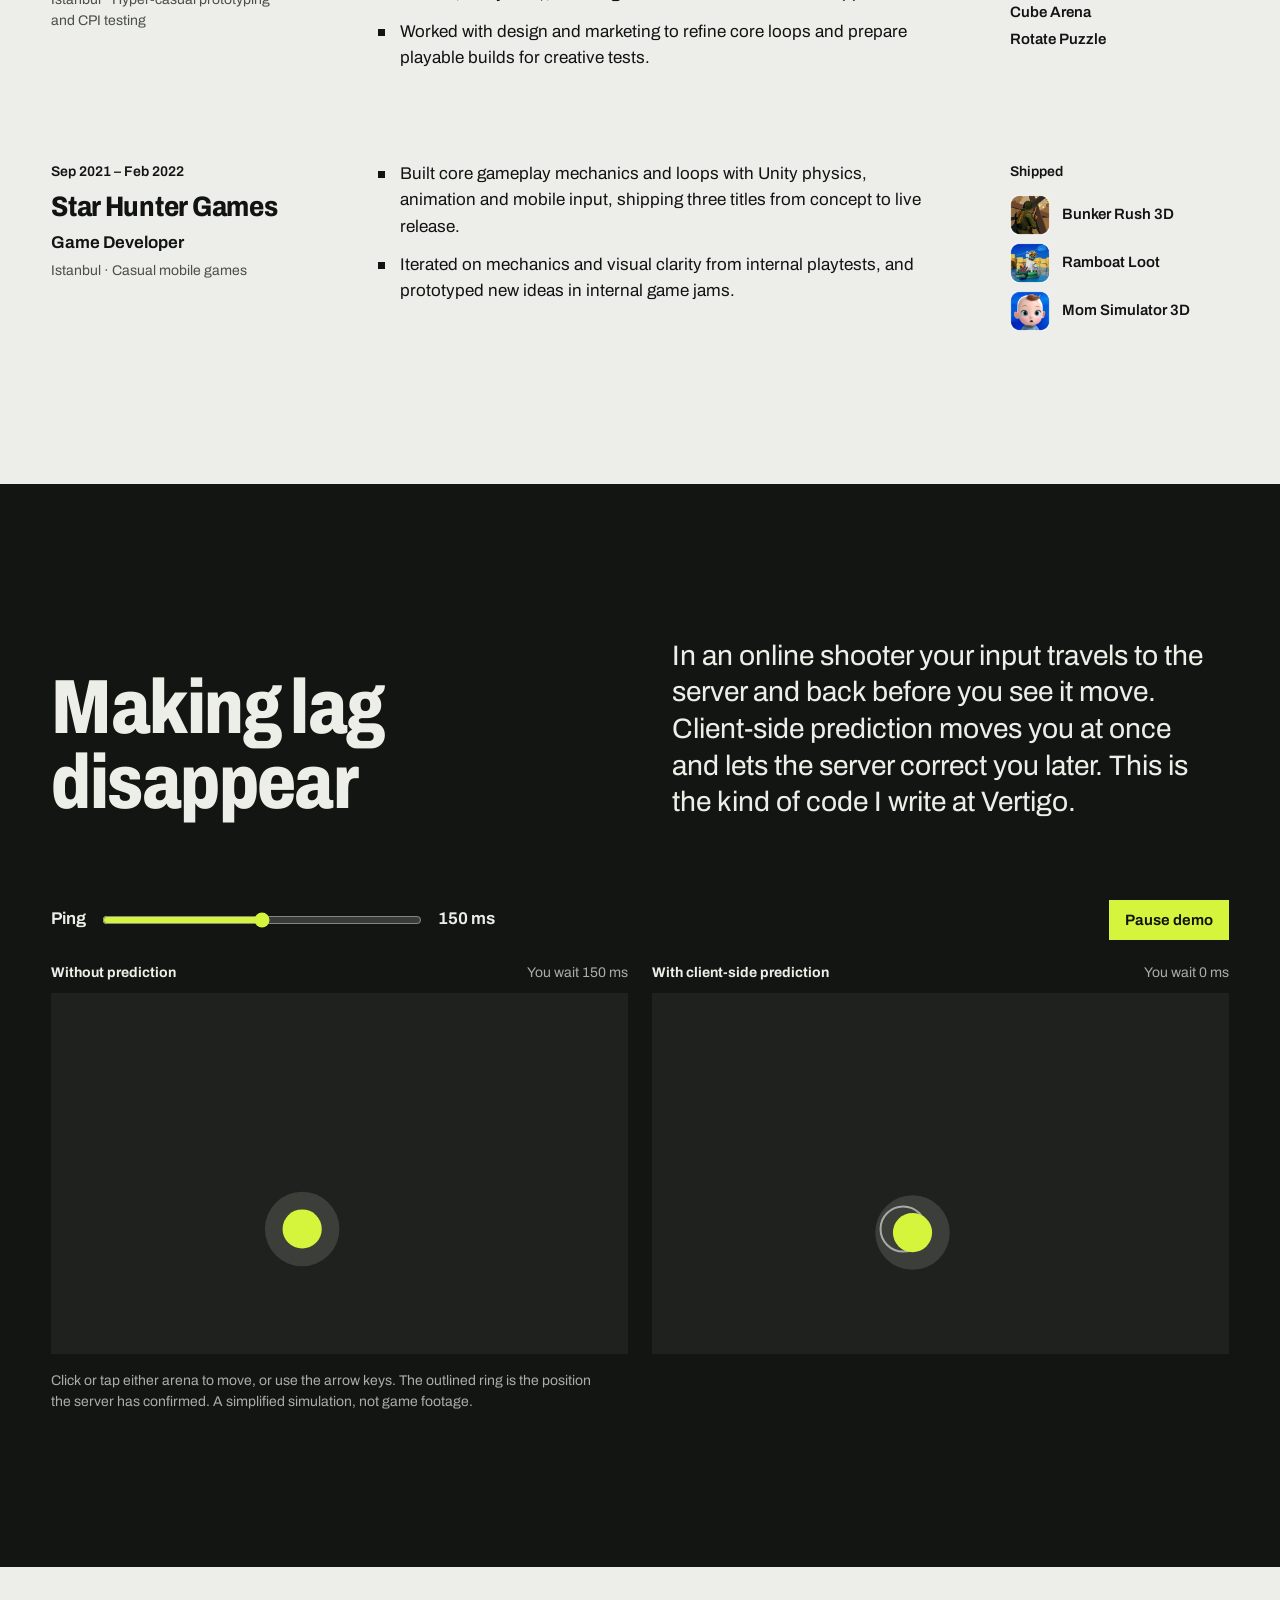
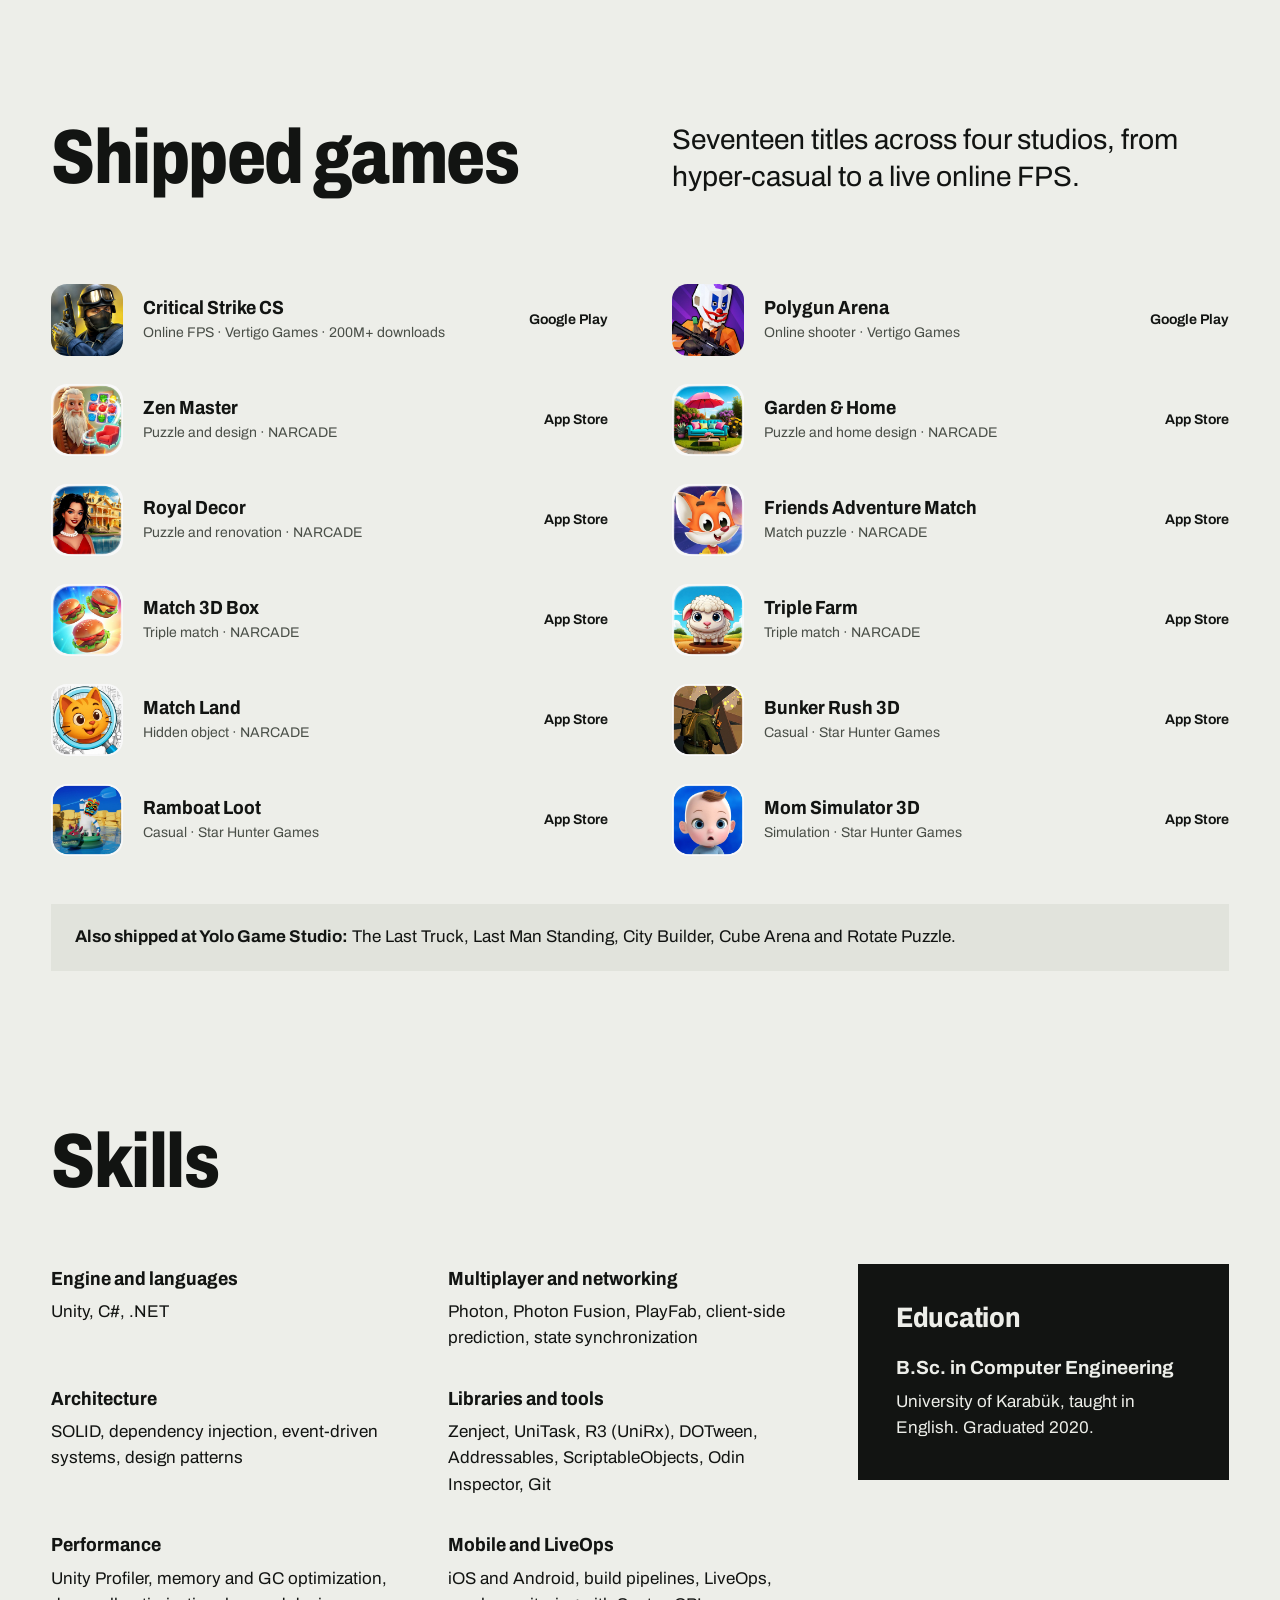
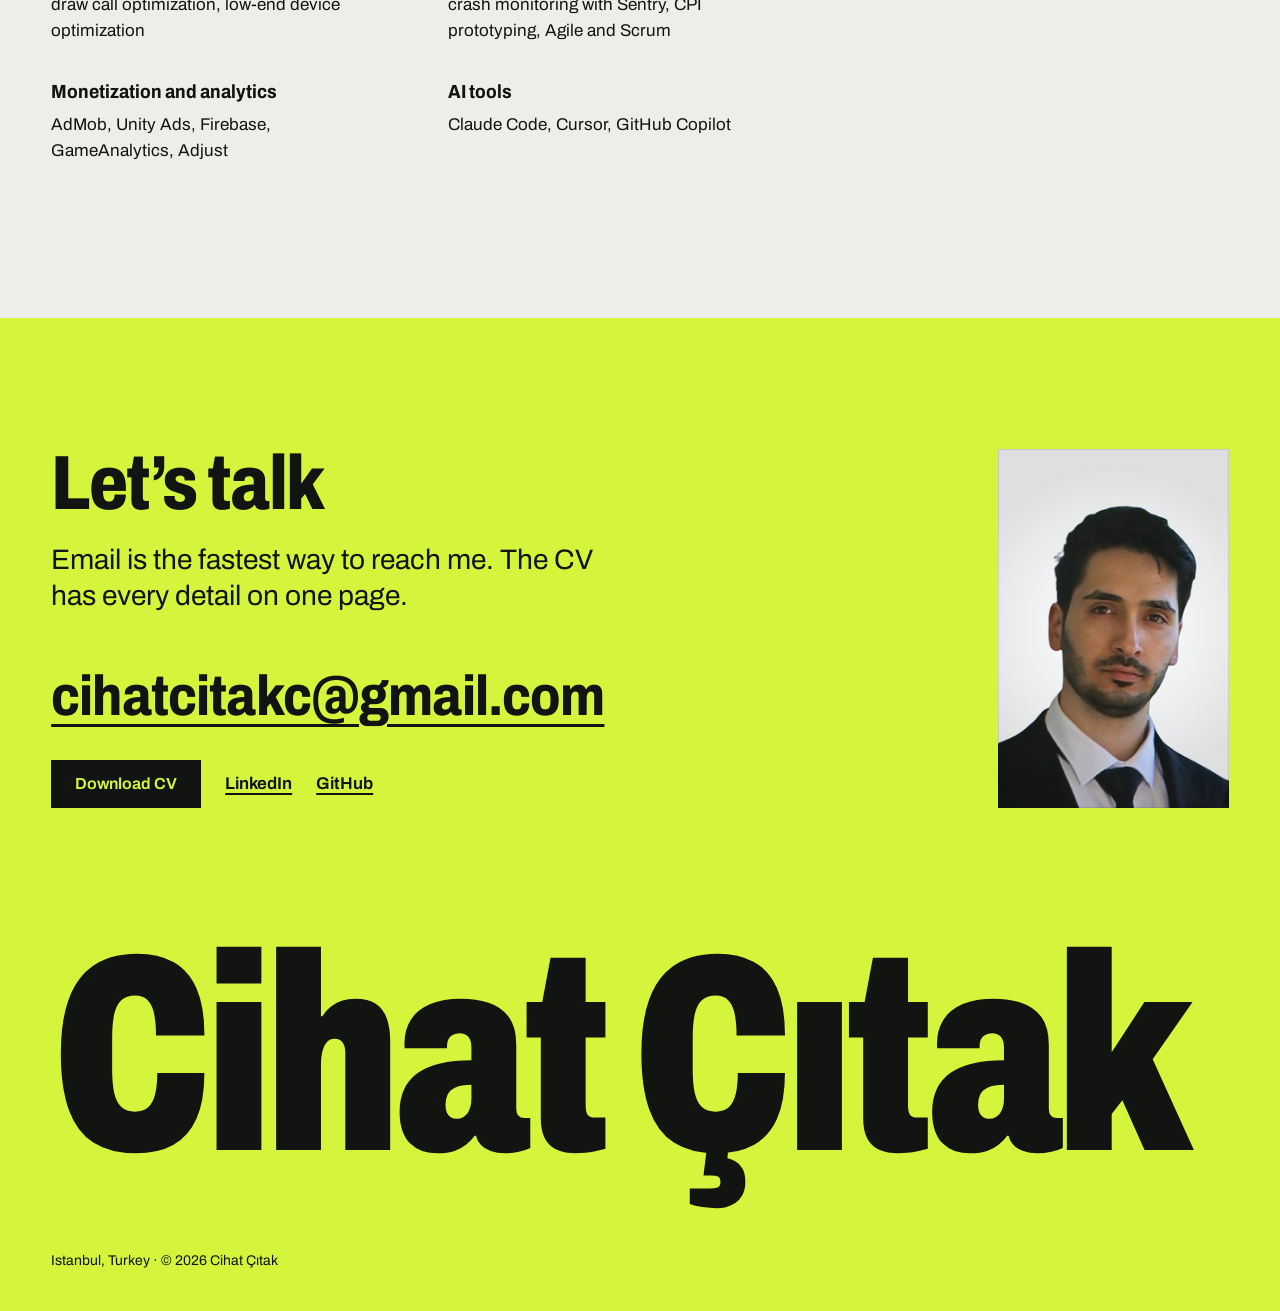
==== commit b7e992df: "Redesign portfolio site and update CV New light design with one typeface (Archivo), career timeline," ====
--- a/index.html
+++ b/index.html
@@ -3,392 +3,342 @@
 <head>
 <meta charset="utf-8">
 <meta name="viewport" content="width=device-width, initial-scale=1">
-<title>Cihat Çıtak — Senior Game Developer</title>
-<meta name="description" content="Senior Game Developer — Unity & C#. 5+ years shipping mobile games: from hyper-casual prototypes to a live mid-core FPS with 200M+ downloads.">
+<title>Cihat Çıtak — Senior Game Developer, Unity &amp; C#</title>
+<meta name="description" content="Senior Unity developer in Istanbul. 17 shipped mobile games across four studios, from hyper-casual prototypes to gameplay and netcode on Critical Strike CS, a live online FPS with 200M+ downloads.">
+<meta name="theme-color" content="#edeee9">
+<link rel="canonical" href="https://cihatcitak.github.io/">
+<meta property="og:type" content="profile">
 <meta property="og:title" content="Cihat Çıtak — Senior Game Developer">
-<meta property="og:description" content="Unity & C# — Mobile FPS, Puzzle & Casual Games. 200M+ downloads flagship, 30+ games from hyper-casual to mid-core.">
-<meta property="og:type" content="website">
-<meta property="og:url" content="https://cihatcitak.github.io">
-<link rel="icon" href="data:image/svg+xml,%3Csvg xmlns='http://www.w3.org/2000/svg' viewBox='0 0 100 100'%3E%3Ctext y='.9em' font-size='90'%3E🎮%3C/text%3E%3C/svg%3E">
-<style>
-  :root {
-    --bg: #0d1117;
-    --bg-soft: #161b22;
-    --card: #1b2230;
-    --border: #2b3648;
-    --text: #e6edf3;
-    --muted: #94a3b8;
-    --accent: #4f9cf9;
-    --accent-2: #7ee2a8;
-    --navy: #1f3864;
-  }
-  * { margin: 0; padding: 0; box-sizing: border-box; }
-  html { scroll-behavior: smooth; }
-  body {
-    background: var(--bg);
-    color: var(--text);
-    font-family: "Segoe UI", system-ui, -apple-system, Roboto, "Helvetica Neue", sans-serif;
-    line-height: 1.6;
-  }
-  a { color: var(--accent); text-decoration: none; }
-  a:hover { text-decoration: underline; }
-  .wrap { max-width: 1080px; margin: 0 auto; padding: 0 24px; }
-
-  /* ---------- Nav ---------- */
-  nav {
-    position: sticky; top: 0; z-index: 50;
-    background: rgba(13,17,23,.85); backdrop-filter: blur(10px);
-    border-bottom: 1px solid var(--border);
-  }
-  nav .wrap { display: flex; align-items: center; justify-content: space-between; height: 58px; }
-  nav .logo { font-weight: 700; color: var(--text); letter-spacing: .5px; }
-  nav .logo span { color: var(--accent); }
-  nav ul { display: flex; gap: 22px; list-style: none; }
-  nav ul a { color: var(--muted); font-size: 14.5px; font-weight: 500; }
-  nav ul a:hover { color: var(--text); text-decoration: none; }
-
-  /* ---------- Hero ---------- */
-  header { padding: 72px 0 56px; background: radial-gradient(1000px 500px at 75% -10%, rgba(79,156,249,.14), transparent 60%); }
-  .hero { display: flex; gap: 48px; align-items: center; flex-wrap: wrap; }
-  .hero-photo {
-    width: 210px; height: 210px; border-radius: 24px; object-fit: cover; object-position: center 22%;
-    border: 2px solid var(--border); box-shadow: 0 20px 50px rgba(0,0,0,.45);
-    background: #e8e8e8;
-  }
-  .hero-text { flex: 1; min-width: 300px; }
-  .kicker { color: var(--accent-2); font-weight: 600; letter-spacing: 2.5px; font-size: 13px; text-transform: uppercase; margin-bottom: 8px; }
-  h1 { font-size: clamp(34px, 5.5vw, 52px); line-height: 1.1; margin-bottom: 10px; }
-  .role { font-size: 19px; color: var(--muted); font-weight: 500; margin-bottom: 18px; }
-  .role b { color: var(--text); }
-  .summary { color: var(--muted); font-size: 15.5px; max-width: 720px; margin-bottom: 24px; }
-  .summary strong { color: var(--text); font-weight: 600; }
-  .cta { display: flex; gap: 12px; flex-wrap: wrap; align-items: center; }
-  .btn {
-    display: inline-flex; align-items: center; gap: 8px;
-    padding: 11px 20px; border-radius: 10px; font-weight: 600; font-size: 14.5px;
-    border: 1px solid var(--border); color: var(--text); transition: all .15s ease;
-  }
-  .btn:hover { text-decoration: none; transform: translateY(-1px); }
-  .btn-primary { background: var(--accent); border-color: var(--accent); color: #0b1220; }
-  .btn-primary:hover { filter: brightness(1.1); }
-  .btn-ghost:hover { border-color: var(--accent); color: var(--accent); }
-
-  /* ---------- Stats ---------- */
-  .stats { display: grid; grid-template-columns: repeat(auto-fit, minmax(170px, 1fr)); gap: 14px; margin: 44px 0 0; }
-  .stat { background: var(--bg-soft); border: 1px solid var(--border); border-radius: 14px; padding: 18px 20px; }
-  .stat .num { font-size: 26px; font-weight: 700; color: var(--accent); }
-  .stat .lbl { font-size: 13.5px; color: var(--muted); margin-top: 2px; }
-
-  /* ---------- Sections ---------- */
-  section { padding: 56px 0; }
-  section.alt { background: var(--bg-soft); border-top: 1px solid var(--border); border-bottom: 1px solid var(--border); }
-  h2 { font-size: 26px; margin-bottom: 6px; }
-  .sub { color: var(--muted); margin-bottom: 30px; font-size: 15px; }
-
-  /* ---------- Experience ---------- */
-  .xp { border-left: 2px solid var(--border); padding-left: 28px; position: relative; }
-  .xp-item { position: relative; padding-bottom: 34px; }
-  .xp-item:last-child { padding-bottom: 0; }
-  .xp-item::before {
-    content: ""; position: absolute; left: -35px; top: 6px;
-    width: 12px; height: 12px; border-radius: 50%;
-    background: var(--accent); box-shadow: 0 0 0 4px rgba(79,156,249,.18);
-  }
-  .xp-head { display: flex; justify-content: space-between; gap: 10px; flex-wrap: wrap; align-items: baseline; }
-  .xp-title { font-size: 18px; font-weight: 700; }
-  .xp-title .at { color: var(--accent); }
-  .xp-date { color: var(--muted); font-size: 13.5px; white-space: nowrap; }
-  .xp-meta { color: var(--muted); font-size: 14px; margin-bottom: 10px; }
-  .xp ul { margin: 0 0 0 18px; color: var(--muted); font-size: 14.5px; }
-  .xp li { margin-bottom: 6px; }
-  .xp li::marker { color: var(--accent); }
-  .tag {
-    display: inline-block; font-size: 12px; font-weight: 600; padding: 2px 10px;
-    border-radius: 999px; border: 1px solid var(--border); color: var(--accent-2); margin-left: 8px; vertical-align: 2px;
-  }
-
-  /* ---------- Games ---------- */
-  .games { display: grid; grid-template-columns: repeat(auto-fill, minmax(150px, 1fr)); gap: 18px; }
-  .game {
-    background: var(--card); border: 1px solid var(--border); border-radius: 16px;
-    overflow: hidden; transition: transform .15s ease, border-color .15s ease; display: block; color: var(--text);
-  }
-  .game:hover { transform: translateY(-4px); border-color: var(--accent); text-decoration: none; }
-  .game img { width: 100%; aspect-ratio: 1; object-fit: cover; display: block; }
-  .game .g-body { padding: 10px 12px 12px; }
-  .game .g-name { font-size: 13.5px; font-weight: 600; line-height: 1.3; }
-  .game .g-studio { font-size: 12px; color: var(--muted); margin-top: 2px; }
-  .more-titles { margin-top: 22px; color: var(--muted); font-size: 14px; }
-  .chip {
-    display: inline-block; background: var(--card); border: 1px solid var(--border);
-    border-radius: 999px; padding: 4px 13px; font-size: 13px; color: var(--muted); margin: 4px 4px 0 0;
-  }
-
-  /* ---------- Skills ---------- */
-  .skills { display: grid; grid-template-columns: repeat(auto-fit, minmax(300px, 1fr)); gap: 16px; }
-  .skill-card { background: var(--card); border: 1px solid var(--border); border-radius: 14px; padding: 18px 20px; }
-  .skill-card h3 { font-size: 15px; margin-bottom: 10px; color: var(--accent-2); }
-  .skill-card .chip { margin: 0 6px 6px 0; color: var(--text); }
-
-  /* ---------- Education / Footer ---------- */
-  .edu { background: var(--card); border: 1px solid var(--border); border-radius: 14px; padding: 20px 24px; display: flex; justify-content: space-between; flex-wrap: wrap; gap: 8px; }
-  footer { border-top: 1px solid var(--border); padding: 40px 0 48px; text-align: center; color: var(--muted); font-size: 14px; }
-  footer .links { display: flex; gap: 20px; justify-content: center; margin-bottom: 14px; flex-wrap: wrap; }
-  @media (max-width: 640px) {
-    .hero { gap: 28px; }
-    nav ul { gap: 14px; }
-    nav ul li:nth-child(n+4) { display: none; }
-  }
-</style>
+<meta property="og:description" content="Unity &amp; C#. 17 shipped mobile games, from hyper-casual to a live online FPS with 200M+ downloads.">
+<meta property="og:url" content="https://cihatcitak.github.io/">
+<meta property="og:image" content="https://cihatcitak.github.io/assets/photo.png">
+<meta name="twitter:card" content="summary">
+<link rel="icon" href="assets/favicon.svg" type="image/svg+xml">
+<link rel="preconnect" href="https://fonts.googleapis.com">
+<link rel="preconnect" href="https://fonts.gstatic.com" crossorigin>
+<link rel="stylesheet" href="https://fonts.googleapis.com/css2?family=Archivo:wdth,wght@62..125,100..900&amp;display=swap">
+<link rel="stylesheet" href="assets/site.css?v=4">
+<script>document.documentElement.classList.add('js');setTimeout(function(){if(!window.__siteReady)document.documentElement.classList.remove('js')},2500)</script>
+<script type="application/ld+json">
+{
+  "@context": "https://schema.org",
+  "@type": "Person",
+  "name": "Cihat Çıtak",
+  "jobTitle": "Senior Game Developer",
+  "worksFor": { "@type": "Organization", "name": "Vertigo Games" },
+  "address": { "@type": "PostalAddress", "addressLocality": "Istanbul", "addressCountry": "TR" },
+  "email": "mailto:cihatcitakc@gmail.com",
+  "url": "https://cihatcitak.github.io/",
+  "image": "https://cihatcitak.github.io/assets/photo.png",
+  "alumniOf": "University of Karabük",
+  "knowsAbout": ["Unity", "C#", "Photon Fusion", "Client-side prediction", "Mobile performance optimization"],
+  "sameAs": ["https://www.linkedin.com/in/cihatcitak/", "https://github.com/CihatCitak"]
+}
+</script>
 </head>
 <body>
 
-<nav>
-  <div class="wrap">
-    <a class="logo" href="#">Cihat<span>Çıtak</span></a>
-    <ul>
-      <li><a href="#experience">Experience</a></li>
-      <li><a href="#games">Games</a></li>
-      <li><a href="#skills">Skills</a></li>
-      <li><a href="#education">Education</a></li>
-      <li><a href="assets/CihatCitak_Senior_Game_Developer_CV.pdf">CV</a></li>
+<a class="skip" href="#main">Skip to content</a>
+
+<header class="bar">
+  <div class="frame bar-inner">
+    <a class="wordmark" href="#top">Cihat Çıtak</a>
+    <nav aria-label="Sections">
+      <ul>
+        <li><a href="#career">Career</a></li>
+        <li><a href="#netcode">Netcode</a></li>
+        <li><a href="#games">Games</a></li>
+        <li><a href="#skills">Skills</a></li>
+      </ul>
+    </nav>
+    <a class="btn btn-solid btn-small" href="assets/CihatCitak_Senior_Game_Developer_CV.pdf" download>Download CV</a>
+  </div>
+</header>
+
+<main id="main">
+
+<section class="hero frame" id="top" aria-labelledby="hero-title">
+  <div class="hero-text">
+    <img class="portrait" src="assets/photo.png" alt="Portrait of Cihat Çıtak" width="257" height="478" data-reveal>
+    <h1 id="hero-title" data-reveal>Cihat Çıtak</h1>
+    <p class="hero-role" data-reveal>Senior Game Developer · Unity &amp; C#</p>
+    <p class="hero-lede" data-reveal>I build and ship mobile games. Today I work on gameplay and netcode for Critical Strike CS, a live online FPS with 200M+ downloads, at Vertigo Games in Istanbul.</p>
+    <div class="actions" data-reveal>
+      <a class="btn btn-solid" href="assets/CihatCitak_Senior_Game_Developer_CV.pdf" download>Download CV</a>
+      <a class="btn btn-quiet" href="mailto:cihatcitakc@gmail.com">Email me</a>
+      <a class="text-link" href="https://www.linkedin.com/in/cihatcitak/">LinkedIn</a>
+      <a class="text-link" href="https://github.com/CihatCitak">GitHub</a>
+    </div>
+  </div>
+
+  <figure class="mosaic">
+    <ul class="mosaic-grid">
+      <li><a href="https://play.google.com/store/apps/details?id=com.critical.strike2" aria-label="Critical Strike CS on Google Play"><img src="assets/games/critical-strike.jpg" alt="" width="512" height="512"></a></li>
+      <li><a href="https://play.google.com/store/apps/details?id=com.polygon.arena" aria-label="Polygun Arena on Google Play"><img src="assets/games/polygun-arena.jpg" alt="" width="512" height="512"></a></li>
+      <li><a href="https://apps.apple.com/us/app/zen-master-design-relax/id6458984641" aria-label="Zen Master on the App Store"><img src="assets/games/zen-master.jpg" alt="" width="512" height="512"></a></li>
+      <li><a href="https://apps.apple.com/us/app/garden-home-design-game/id6744893390" aria-label="Garden &amp; Home on the App Store"><img src="assets/games/garden-home.jpg" alt="" width="512" height="512"></a></li>
+      <li><a href="https://apps.apple.com/us/app/royal-decor-renovate-design/id6739345641" aria-label="Royal Decor on the App Store"><img src="assets/games/royal-decor.jpg" alt="" width="512" height="512"></a></li>
+      <li><a href="https://apps.apple.com/us/app/friends-adventure-match/id6479395668" aria-label="Friends Adventure Match on the App Store"><img src="assets/games/friends-adventure.jpg" alt="" width="512" height="512"></a></li>
+      <li><a href="https://apps.apple.com/us/app/match-3d-box-triple-match/id6737053336" aria-label="Match 3D Box on the App Store"><img src="assets/games/match-3d-box.jpg" alt="" width="512" height="512"></a></li>
+      <li><a href="https://apps.apple.com/us/app/triple-farm-matching-game/id6739527330" aria-label="Triple Farm on the App Store"><img src="assets/games/triple-farm.jpg" alt="" width="512" height="512"></a></li>
+      <li><a href="https://apps.apple.com/us/app/matchland-hidden-object-game/id6748383469" aria-label="Match Land on the App Store"><img src="assets/games/match-land.jpg" alt="" width="512" height="512"></a></li>
+      <li><a href="https://apps.apple.com/tr/app/bunker-rush-3d/id1561863259" aria-label="Bunker Rush 3D on the App Store"><img src="assets/games/bunker-rush.jpg" alt="" width="512" height="512"></a></li>
+      <li><a href="https://apps.apple.com/tr/app/ramboat-loot/id1575042145" aria-label="Ramboat Loot on the App Store"><img src="assets/games/ramboat-loot.jpg" alt="" width="512" height="512"></a></li>
+      <li><a href="https://apps.apple.com/tr/app/mom-simulator-3d/id1594945593" aria-label="Mom Simulator 3D on the App Store"><img src="assets/games/mom-simulator.jpg" alt="" width="512" height="512"></a></li>
     </ul>
-  </div>
-</nav>
-
-<header>
-  <div class="wrap">
-    <div class="hero">
-      <img class="hero-photo" src="assets/photo.png" alt="Cihat Çıtak">
-      <div class="hero-text">
-        <div class="kicker">Senior Game Developer</div>
-        <h1>Cihat Çıtak</h1>
-        <div class="role">Unity &amp; C# · <b>Mobile FPS, Puzzle &amp; Casual Games</b> · Istanbul, Turkey</div>
-        <p class="summary">
-          Senior Game Developer with <strong>5+ years of experience</strong> building and shipping Unity mobile games across the
-          full spectrum of the industry, from rapid hyper-casual prototypes to casual puzzle titles played by millions, to a live
-          mid-core FPS with <strong>200M+ downloads</strong>. Has owned every stage of a game's life: concept prototyping and CPI
-          testing, feature development from concept to live release, live-game content updates, and performance optimization for
-          low-end devices. Strong in <strong>C#, gameplay architecture, real-time multiplayer</strong> with Photon and Photon
-          Fusion, and data-driven iteration in close collaboration with design and product teams.
-        </p>
-        <div class="cta">
-          <a class="btn btn-primary" href="assets/CihatCitak_Senior_Game_Developer_CV.pdf">Download CV</a>
-          <a class="btn btn-ghost" href="https://github.com/CihatCitak">GitHub</a>
-          <a class="btn btn-ghost" href="https://www.linkedin.com/in/cihatcitak/">LinkedIn</a>
-          <a class="btn btn-ghost" href="mailto:cihatcitakc@gmail.com">Email</a>
-        </div>
-      </div>
-    </div>
-    <div class="stats">
-      <div class="stat"><div class="num">200M+</div><div class="lbl">Downloads on flagship FPS</div></div>
-      <div class="stat"><div class="num">30+</div><div class="lbl">Games shipped &amp; prototyped</div></div>
-      <div class="stat"><div class="num">5+</div><div class="lbl">Years of experience</div></div>
-    </div>
-  </div>
-</header>
-
-<section id="experience">
-  <div class="wrap">
-    <h2>Work Experience</h2>
-    <p class="sub">From 10-day hyper-casual prototypes to a 200M+ download live multiplayer FPS.</p>
-    <div class="xp">
-
-      <div class="xp-item">
-        <div class="xp-head">
-          <div class="xp-title">Game Developer <span class="at">@ Vertigo Games</span><span class="tag">Current</span></div>
-          <div class="xp-date">March 2026 — Present</div>
-        </div>
-        <div class="xp-meta">Istanbul, Turkey · Live mid-core mobile FPS · Photon &amp; Photon Fusion</div>
+    <figcaption>12 of the 17 games I’ve shipped. Each opens its store page.</figcaption>
+  </figure>
+</section>
+
+<section class="section frame" id="bring" aria-labelledby="bring-title">
+  <div class="split-head">
+    <h2 id="bring-title" data-reveal>What I bring to a team</h2>
+    <p class="statement" data-reveal>Five years, four studios, seventeen shipped games: from five-day hyper-casual prototypes to the netcode of a 200M-download shooter.</p>
+  </div>
+  <ul class="claims">
+    <li data-reveal>
+      <h3>I ship.</h3>
+      <p>17 games released across four studios, each taken from concept to live release on iOS and Android.</p>
+    </li>
+    <li data-reveal>
+      <h3>I keep online fights fair.</h3>
+      <p>Client-side prediction and state synchronization on Photon and Photon Fusion, in a shooter with 200M+ downloads.</p>
+    </li>
+    <li data-reveal>
+      <h3>I make games run on cheap phones.</h3>
+      <p>A stable 60 FPS on 2GB RAM Android devices, by cutting draw calls, GC allocations and memory. CPU spikes cut in the networked code of a live FPS.</p>
+    </li>
+    <li data-reveal>
+      <h3>I build the tools others build on.</h3>
+      <p>Level editors that cut level creation from hours to minutes, and modular gameplay systems on Zenject, UniTask and Addressables reused across titles.</p>
+    </li>
+    <li data-reveal>
+      <h3>I find the fun fast.</h3>
+      <p>10+ hyper-casual and puzzle concepts prototyped on 5–10 day cycles and judged by CPI, with analytics and ad SDKs wired in.</p>
+    </li>
+    <li data-reveal>
+      <h3>I raise the team around me.</h3>
+      <p>Mentored junior developers, ran code reviews and set the shared architecture and coding standards of a gameplay team.</p>
+    </li>
+  </ul>
+</section>
+
+<section class="section frame" id="career" aria-labelledby="career-title">
+  <h2 id="career-title" data-reveal>Career</h2>
+
+  <nav class="timeline" data-ui data-reveal aria-label="Career timeline, September 2021 to today">
+    <ol class="timeline-track">
+      <li style="--months: 6"><a href="#star-hunter"><span class="tl-name">Star Hunter</span><span class="tl-dates">2021–22</span></a></li>
+      <li style="--months: 6"><a href="#yolo"><span class="tl-name">Yolo</span><span class="tl-dates">2022</span></a></li>
+      <li style="--months: 41"><a href="#narcade"><span class="tl-name">NARCADE</span><span class="tl-dates">2022–2025</span></a></li>
+      <li class="tl-gap" style="--months: 2" aria-hidden="true"></li>
+      <li class="tl-now" style="--months: 9"><a href="#vertigo"><span class="tl-name">Vertigo</span><span class="tl-dates">2026–now</span></a></li>
+    </ol>
+  </nav>
+
+  <div class="roles">
+    <article class="role" id="vertigo" aria-labelledby="vertigo-title">
+      <div class="role-meta" data-reveal>
+        <p class="role-dates">Mar 2026 – present</p>
+        <h3 id="vertigo-title">Vertigo Games</h3>
+        <p class="role-title">Game Developer</p>
+        <p class="role-note">Istanbul · Live online FPS · Photon Fusion</p>
+      </div>
+      <div class="role-body" data-reveal>
+        <ul class="role-points">
+          <li>Ship gameplay features for Critical Strike CS and Polygun Arena, two live mobile FPS titles with 200M+ downloads, built in Unity with real-time multiplayer on Photon and Photon Fusion.</li>
+          <li>Implement core combat systems, weapon behavior and game modes with client-side prediction and state sync, keeping networked fights fair and responsive.</li>
+          <li>Profile and optimize networked gameplay code under real match conditions, reducing CPU spikes across a global device spread.</li>
+          <li>Track and fix live issues through Sentry, reproducing networked edge cases and shipping fixes without disrupting the live service.</li>
+          <li>Work with an AI-assisted workflow (Claude Code, Cursor, GitHub Copilot) for implementation, debugging and code review.</li>
+        </ul>
+      </div>
+      <div class="role-games" data-reveal>
+        <p class="role-games-title">Shipped</p>
         <ul>
-          <li>Develop gameplay features for a live mobile FPS with 200M+ downloads, built in Unity with real-time multiplayer on Photon and Photon Fusion.</li>
-          <li>Implement and iterate on core gameplay systems including combat mechanics, weapon behavior and game modes, keeping gameplay responsive and fair in a networked multiplayer environment.</li>
-          <li>Work on client-side gameplay logic and state synchronization over Photon, handling latency, prediction and edge cases that affect moment-to-moment combat feel.</li>
-          <li>Profile and optimize networked gameplay code under real match conditions, reducing CPU spikes and GC pressure so combat stays smooth across the huge device spread of a global player base.</li>
-          <li>Debug and fix live gameplay issues surfaced by a massive player base, tracking exceptions and logs through Sentry and reproducing networked edge cases to ship fixes without disrupting the live service.</li>
-          <li>Build features with an AI-driven workflow, using agentic coding tools (Claude Code, Cursor, GitHub Copilot) for implementation, debugging and code review.</li>
-          <li>Collaborate with design and product teams to ship gameplay updates to a large live player base, balancing new content against stability and performance on a wide range of devices.</li>
-        </ul>
-      </div>
-
-      <div class="xp-item">
-        <div class="xp-head">
-          <div class="xp-title">Senior Game Developer <span class="at">@ NARCADE</span></div>
-          <div class="xp-date">August 2022 — December 2025</div>
-        </div>
-        <div class="xp-meta">Istanbul, Turkey · Casual puzzle games played by millions</div>
+            <li><a href="https://play.google.com/store/apps/details?id=com.critical.strike2"><img src="assets/games/critical-strike.jpg" alt="" width="512" height="512" loading="lazy"><span>Critical Strike CS</span></a></li>
+            <li><a href="https://play.google.com/store/apps/details?id=com.polygon.arena"><img src="assets/games/polygun-arena.jpg" alt="" width="512" height="512" loading="lazy"><span>Polygun Arena</span></a></li>
+        </ul>
+      </div>
+    </article>
+
+    <article class="role" id="narcade" aria-labelledby="narcade-title">
+      <div class="role-meta" data-reveal>
+        <p class="role-dates">Aug 2022 – Dec 2025</p>
+        <h3 id="narcade-title">NARCADE</h3>
+        <p class="role-title">Senior Game Developer</p>
+        <p class="role-note">Istanbul · Casual puzzle: match-3, find the object</p>
+      </div>
+      <div class="role-body" data-reveal>
+        <ul class="role-points">
+          <li>Owned core gameplay mechanics for Unity puzzle titles, shipping features from concept to live release with the design team.</li>
+          <li>Architected modular gameplay systems with Zenject, UniTask and Addressables, reused across titles to speed up new game production.</li>
+          <li>Created and balanced 30+ gameplay items and boosters, tuning mechanics and feedback to drive long-term player progression.</li>
+          <li>Optimized draw calls, GC allocations and memory to hold a stable 60 FPS down to low-end 2GB RAM Android devices.</li>
+          <li>Built custom Unity editor tools and level editors, cutting level creation time from hours to minutes for design and QA.</li>
+          <li>Mentored junior developers and ran code reviews, setting shared architecture and coding standards for the gameplay team.</li>
+        </ul>
+      </div>
+      <div class="role-games" data-reveal>
+        <p class="role-games-title">Shipped</p>
         <ul>
-          <li>Owned core gameplay mechanics for multiple Unity mobile puzzle games (Match-3, Find the Object), shaping player interaction, difficulty curves and overall game feel together with the design team.</li>
-          <li>Designed and shipped new gameplay features from concept to live release, driving technical decisions in feature and game design discussions to align them with player experience goals.</li>
-          <li>Created and balanced 30+ gameplay items and boosters, tuning mechanics, visual feedback and usability to support puzzle variety and long-term player progression.</li>
-          <li>Optimized mobile performance across draw calls, GC allocations and memory usage, eliminating frame spikes and holding a stable 60 FPS down to low-end 2GB RAM Android devices.</li>
-          <li>Built modular gameplay systems and custom Unity editor tools, including level editors and content pipelines, cutting level creation time from hours to minutes for the design and QA teams.</li>
-          <li>Maintained and supported live titles, refining mechanics, UX clarity and pacing based on internal playtests and analytics feedback.</li>
-          <li>Mentored junior developers and ran code reviews across the gameplay team, establishing shared architecture and coding standards.</li>
-        </ul>
-      </div>
-
-      <div class="xp-item">
-        <div class="xp-head">
-          <div class="xp-title">Game Developer <span class="at">@ Yolo Game Studio</span></div>
-          <div class="xp-date">March 2022 — August 2022</div>
-        </div>
-        <div class="xp-meta">Istanbul, Turkey · Hyper-casual prototyping &amp; CPI testing</div>
+            <li><a href="https://apps.apple.com/us/app/zen-master-design-relax/id6458984641"><img src="assets/games/zen-master.jpg" alt="" width="512" height="512" loading="lazy"><span>Zen Master</span></a></li>
+            <li><a href="https://apps.apple.com/us/app/garden-home-design-game/id6744893390"><img src="assets/games/garden-home.jpg" alt="" width="512" height="512" loading="lazy"><span>Garden &amp; Home</span></a></li>
+            <li><a href="https://apps.apple.com/us/app/royal-decor-renovate-design/id6739345641"><img src="assets/games/royal-decor.jpg" alt="" width="512" height="512" loading="lazy"><span>Royal Decor</span></a></li>
+            <li><a href="https://apps.apple.com/us/app/friends-adventure-match/id6479395668"><img src="assets/games/friends-adventure.jpg" alt="" width="512" height="512" loading="lazy"><span>Friends Adventure Match</span></a></li>
+            <li><a href="https://apps.apple.com/us/app/match-3d-box-triple-match/id6737053336"><img src="assets/games/match-3d-box.jpg" alt="" width="512" height="512" loading="lazy"><span>Match 3D Box</span></a></li>
+            <li><a href="https://apps.apple.com/us/app/triple-farm-matching-game/id6739527330"><img src="assets/games/triple-farm.jpg" alt="" width="512" height="512" loading="lazy"><span>Triple Farm</span></a></li>
+            <li><a href="https://apps.apple.com/us/app/matchland-hidden-object-game/id6748383469"><img src="assets/games/match-land.jpg" alt="" width="512" height="512" loading="lazy"><span>Match Land</span></a></li>
+        </ul>
+      </div>
+    </article>
+
+    <article class="role" id="yolo" aria-labelledby="yolo-title">
+      <div class="role-meta" data-reveal>
+        <p class="role-dates">Mar 2022 – Aug 2022</p>
+        <h3 id="yolo-title">Yolo Game Studio</h3>
+        <p class="role-title">Game Developer</p>
+        <p class="role-note">Istanbul · Hyper-casual prototyping and CPI testing</p>
+      </div>
+      <div class="role-body" data-reveal>
+        <ul class="role-points">
+          <li>Prototyped 10+ hyper-casual and puzzle concepts in Unity on 5–10 day cycles, evaluating gameplay clarity and CPI performance.</li>
+          <li>Integrated analytics and ad SDKs (Firebase, GameAnalytics, Adjust, AdMob, Unity Ads), enabling data-driven iteration on 5 shipped titles.</li>
+          <li>Worked with design and marketing to refine core loops and prepare playable builds for creative tests.</li>
+        </ul>
+      </div>
+      <div class="role-games" data-reveal>
+        <p class="role-games-title">Shipped</p>
         <ul>
-          <li>Prototyped 10+ hyper-casual and puzzle game concepts in Unity on 5-10 day iteration cycles to evaluate gameplay clarity, player engagement and CPI performance.</li>
-          <li>Integrated analytics and ad SDKs (Firebase, GameAnalytics, Adjust, AdMob, Unity Ads) to support data-driven iteration and creative performance evaluation.</li>
-          <li>Optimized assets and memory usage to improve load times and gameplay smoothness on low-end mobile devices.</li>
-          <li>Worked with design and marketing teams to refine core gameplay loops and prepare playable builds aligned with creative and product goals.</li>
-        </ul>
-      </div>
-
-      <div class="xp-item">
-        <div class="xp-head">
-          <div class="xp-title">Game Developer <span class="at">@ Star Hunter Games</span></div>
-          <div class="xp-date">September 2021 — February 2022</div>
-        </div>
-        <div class="xp-meta">Istanbul, Turkey · Casual game prototypes</div>
+            <li><span>The Last Truck</span></li>
+            <li><span>Last Man Standing</span></li>
+            <li><span>City Builder</span></li>
+            <li><span>Cube Arena</span></li>
+            <li><span>Rotate Puzzle</span></li>
+        </ul>
+      </div>
+    </article>
+
+    <article class="role" id="star-hunter" aria-labelledby="star-hunter-title">
+      <div class="role-meta" data-reveal>
+        <p class="role-dates">Sep 2021 – Feb 2022</p>
+        <h3 id="star-hunter-title">Star Hunter Games</h3>
+        <p class="role-title">Game Developer</p>
+        <p class="role-note">Istanbul · Casual mobile games</p>
+      </div>
+      <div class="role-body" data-reveal>
+        <ul class="role-points">
+          <li>Built core gameplay mechanics and loops with Unity physics, animation and mobile input, shipping three titles from concept to live release.</li>
+          <li>Iterated on mechanics and visual clarity from internal playtests, and prototyped new ideas in internal game jams.</li>
+        </ul>
+      </div>
+      <div class="role-games" data-reveal>
+        <p class="role-games-title">Shipped</p>
         <ul>
-          <li>Implemented core gameplay mechanics and loops using Unity physics, animation and mobile input systems.</li>
-          <li>Supported the full prototype development lifecycle, from gameplay concept to Google Play deployment for early testing.</li>
-          <li>Iterated on mechanics and visual clarity based on internal playtest results and feedback.</li>
-          <li>Contributed to ideation sessions and internal game jams, prototyping new casual and puzzle game ideas.</li>
-        </ul>
-      </div>
-
-    </div>
-  </div>
-</section>
-
-<section id="games" class="alt">
-  <div class="wrap">
-    <h2>Shipped Games</h2>
-    <p class="sub">A selection of live titles I've worked on — tap a card to open its store page.</p>
-    <div class="games">
-      <a class="game" href="https://play.google.com/store/apps/details?id=com.critical.strike2">
-        <img src="assets/games/critical-strike.jpg" alt="Critical Strike CS: Online FPS" loading="lazy">
-        <div class="g-body"><div class="g-name">Critical Strike CS: Online FPS</div><div class="g-studio">Vertigo Games · 200M+</div></div>
-      </a>
-      <a class="game" href="https://play.google.com/store/apps/details?id=com.polygon.arena">
-        <img src="assets/games/polygun-arena.jpg" alt="Polygun Arena: Online Shooter" loading="lazy">
-        <div class="g-body"><div class="g-name">Polygun Arena: Online Shooter</div><div class="g-studio">Vertigo Games</div></div>
-      </a>
-      <a class="game" href="https://apps.apple.com/us/app/zen-master-design-relax/id6458984641">
-        <img src="assets/games/zen-master.jpg" alt="Zen Master" loading="lazy">
-        <div class="g-body"><div class="g-name">Zen Master</div><div class="g-studio">NARCADE</div></div>
-      </a>
-      <a class="game" href="https://apps.apple.com/us/app/garden-home-design-game/id6744893390">
-        <img src="assets/games/garden-home.jpg" alt="Garden &amp; Home" loading="lazy">
-        <div class="g-body"><div class="g-name">Garden &amp; Home</div><div class="g-studio">NARCADE</div></div>
-      </a>
-      <a class="game" href="https://apps.apple.com/us/app/royal-decor-renovate-design/id6739345641">
-        <img src="assets/games/royal-decor.jpg" alt="Royal Decor" loading="lazy">
-        <div class="g-body"><div class="g-name">Royal Decor</div><div class="g-studio">NARCADE</div></div>
-      </a>
-      <a class="game" href="https://apps.apple.com/us/app/friends-adventure-match/id6479395668">
-        <img src="assets/games/friends-adventure.jpg" alt="Friends Adventure Match" loading="lazy">
-        <div class="g-body"><div class="g-name">Friends Adventure Match</div><div class="g-studio">NARCADE</div></div>
-      </a>
-      <a class="game" href="https://apps.apple.com/us/app/match-3d-box-triple-match/id6737053336">
-        <img src="assets/games/match-3d-box.jpg" alt="Match 3D Box" loading="lazy">
-        <div class="g-body"><div class="g-name">Match 3D Box</div><div class="g-studio">NARCADE</div></div>
-      </a>
-      <a class="game" href="https://apps.apple.com/us/app/triple-farm-matching-game/id6739527330">
-        <img src="assets/games/triple-farm.jpg" alt="Triple Farm" loading="lazy">
-        <div class="g-body"><div class="g-name">Triple Farm</div><div class="g-studio">NARCADE</div></div>
-      </a>
-      <a class="game" href="https://apps.apple.com/us/app/matchland-hidden-object-game/id6748383469">
-        <img src="assets/games/match-land.jpg" alt="Match Land" loading="lazy">
-        <div class="g-body"><div class="g-name">Match Land</div><div class="g-studio">NARCADE</div></div>
-      </a>
-      <a class="game" href="https://apps.apple.com/tr/app/bunker-rush-3d/id1561863259">
-        <img src="assets/games/bunker-rush.jpg" alt="Bunker Rush 3D" loading="lazy">
-        <div class="g-body"><div class="g-name">Bunker Rush 3D</div><div class="g-studio">Star Hunter Games</div></div>
-      </a>
-      <a class="game" href="https://apps.apple.com/tr/app/ramboat-loot/id1575042145">
-        <img src="assets/games/ramboat-loot.jpg" alt="Ramboat Loot" loading="lazy">
-        <div class="g-body"><div class="g-name">Ramboat Loot</div><div class="g-studio">Star Hunter Games</div></div>
-      </a>
-      <a class="game" href="https://apps.apple.com/tr/app/mom-simulator-3d/id1594945593">
-        <img src="assets/games/mom-simulator.jpg" alt="Mom Simulator 3D" loading="lazy">
-        <div class="g-body"><div class="g-name">Mom Simulator 3D</div><div class="g-studio">Star Hunter Games</div></div>
-      </a>
-    </div>
-    <div class="more-titles">
-      Also prototyped &amp; shipped at Yolo Game Studio:
-      <span class="chip">The Last Truck</span>
-      <span class="chip">Last Man Standing</span>
-      <span class="chip">City Builder</span>
-      <span class="chip">Cube Arena</span>
-      <span class="chip">Rotate Puzzle</span>
-    </div>
-  </div>
-</section>
-
-<section id="skills">
-  <div class="wrap">
-    <h2>Skills</h2>
-    <p class="sub">The toolbox behind shipped, optimized, live mobile games.</p>
-    <div class="skills">
-      <div class="skill-card">
-        <h3>Engine &amp; Languages</h3>
-        <span class="chip">Unity3D</span><span class="chip">C#</span><span class="chip">.NET</span>
-      </div>
-      <div class="skill-card">
-        <h3>AI-Driven Development</h3>
-        <span class="chip">Claude Code</span><span class="chip">Cursor</span><span class="chip">GitHub Copilot</span><span class="chip">Agentic Coding Workflows</span><span class="chip">AI-Assisted Debugging &amp; Code Review</span>
-      </div>
-      <div class="skill-card">
-        <h3>Multiplayer &amp; Networking</h3>
-        <span class="chip">Photon</span><span class="chip">Photon Fusion</span><span class="chip">PlayFab</span><span class="chip">Client-Side Prediction</span><span class="chip">State Synchronization</span>
-      </div>
-      <div class="skill-card">
-        <h3>Libraries &amp; Tools</h3>
-        <span class="chip">DOTween</span><span class="chip">UniTask</span><span class="chip">R3 (UniRx)</span><span class="chip">Zenject</span><span class="chip">Odin Inspector</span><span class="chip">Addressables</span><span class="chip">ScriptableObjects</span><span class="chip">Custom Editors</span><span class="chip">Unity Profiler</span>
-      </div>
-      <div class="skill-card">
-        <h3>Architecture</h3>
-        <span class="chip">SOLID Principles</span><span class="chip">Event-Driven Systems</span><span class="chip">Dependency Injection</span><span class="chip">Design Patterns</span>
-      </div>
-      <div class="skill-card">
-        <h3>Mobile Production</h3>
-        <span class="chip">Performance Optimization</span><span class="chip">Memory &amp; GC Optimization</span><span class="chip">Profiling &amp; Debugging</span><span class="chip">Sentry</span><span class="chip">iOS &amp; Android Build Pipelines</span><span class="chip">LiveOps</span><span class="chip">CPI Prototyping</span>
-      </div>
-      <div class="skill-card">
-        <h3>Monetization &amp; Analytics</h3>
-        <span class="chip">AdMob</span><span class="chip">Unity Ads</span><span class="chip">Firebase</span><span class="chip">GameAnalytics</span><span class="chip">Adjust</span>
-      </div>
-      <div class="skill-card">
-        <h3>Collaboration</h3>
-        <span class="chip">Git</span><span class="chip">Agile/Scrum</span><span class="chip">Code Review</span><span class="chip">Mentoring</span>
-      </div>
-    </div>
-  </div>
-</section>
-
-<section id="education" class="alt">
-  <div class="wrap">
-    <h2>Education</h2>
-    <p class="sub"></p>
-    <div class="edu">
-      <div>
-        <b>Bachelor of Science in Computer Engineering (English)</b><br>
-        <span style="color: var(--muted);">University of Karabük</span>
-      </div>
-      <div style="color: var(--muted);">2020</div>
-    </div>
-  </div>
-</section>
-
-<footer>
-  <div class="links">
-    <a href="mailto:cihatcitakc@gmail.com">cihatcitakc@gmail.com</a>
-    <a href="https://github.com/CihatCitak">GitHub</a>
-    <a href="https://www.linkedin.com/in/cihatcitak/">LinkedIn</a>
-    <a href="assets/CihatCitak_Senior_Game_Developer_CV.pdf">Download CV</a>
-  </div>
-  <div>Istanbul, Turkey · © 2026 Cihat Çıtak</div>
+            <li><a href="https://apps.apple.com/tr/app/bunker-rush-3d/id1561863259"><img src="assets/games/bunker-rush.jpg" alt="" width="512" height="512" loading="lazy"><span>Bunker Rush 3D</span></a></li>
+            <li><a href="https://apps.apple.com/tr/app/ramboat-loot/id1575042145"><img src="assets/games/ramboat-loot.jpg" alt="" width="512" height="512" loading="lazy"><span>Ramboat Loot</span></a></li>
+            <li><a href="https://apps.apple.com/tr/app/mom-simulator-3d/id1594945593"><img src="assets/games/mom-simulator.jpg" alt="" width="512" height="512" loading="lazy"><span>Mom Simulator 3D</span></a></li>
+        </ul>
+      </div>
+    </article>
+  </div>
+</section>
+
+<section class="field-night" id="netcode" aria-labelledby="netcode-title">
+  <div class="frame section">
+    <div class="split-head">
+      <h2 id="netcode-title" data-reveal>Making lag disappear</h2>
+      <p class="statement" data-reveal>In an online shooter your input travels to the server and back before you see it move. Client-side prediction moves you at once and lets the server correct you later. This is the kind of code I write at Vertigo.</p>
+    </div>
+
+    <div class="demo" data-ui>
+      <div class="demo-controls" data-reveal>
+        <label class="ping" for="ping">
+          <span>Ping</span>
+          <input id="ping" type="range" min="0" max="300" step="10" value="150">
+          <output id="ping-out" for="ping">150 ms</output>
+        </label>
+        <button class="btn btn-lime btn-small" id="demo-toggle" type="button">Pause demo</button>
+      </div>
+      <div class="lanes">
+        <figure class="lane" data-reveal>
+          <figcaption><span class="lane-name">Without prediction</span><span class="lane-wait">You wait <span id="wait-a">150</span> ms</span></figcaption>
+          <canvas id="lane-a" tabindex="0" aria-label="Arena without prediction. Click, tap or use the arrow keys to move the player."></canvas>
+        </figure>
+        <figure class="lane" data-reveal>
+          <figcaption><span class="lane-name">With client-side prediction</span><span class="lane-wait">You wait 0 ms</span></figcaption>
+          <canvas id="lane-b" tabindex="0" aria-label="Arena with client-side prediction. Click, tap or use the arrow keys to move the player."></canvas>
+        </figure>
+      </div>
+      <p class="demo-note" id="demo-help" data-reveal>Click or tap either arena to move, or use the arrow keys. The outlined ring is the position the server has confirmed. A simplified simulation, not game footage.</p>
+      <noscript><p class="demo-note">This demo needs JavaScript. In short: without prediction, every move starts one full ping late; with prediction, it starts at once and the server confirms it later.</p></noscript>
+    </div>
+  </div>
+</section>
+
+<section class="section frame" id="games" aria-labelledby="games-title">
+  <div class="split-head">
+    <h2 id="games-title" data-reveal>Shipped games</h2>
+    <p class="statement" data-reveal>Seventeen titles across four studios, from hyper-casual to a live online FPS.</p>
+  </div>
+  <ul class="game-list">
+    <li data-reveal><a href="https://play.google.com/store/apps/details?id=com.critical.strike2"><img src="assets/games/critical-strike.jpg" alt="" width="512" height="512" loading="lazy"><span class="g-text"><span class="g-name">Critical Strike CS</span><span class="g-meta">Online FPS · Vertigo Games · 200M+ downloads</span></span><span class="g-store">Google Play</span></a></li>
+    <li data-reveal><a href="https://play.google.com/store/apps/details?id=com.polygon.arena"><img src="assets/games/polygun-arena.jpg" alt="" width="512" height="512" loading="lazy"><span class="g-text"><span class="g-name">Polygun Arena</span><span class="g-meta">Online shooter · Vertigo Games</span></span><span class="g-store">Google Play</span></a></li>
+    <li data-reveal><a href="https://apps.apple.com/us/app/zen-master-design-relax/id6458984641"><img src="assets/games/zen-master.jpg" alt="" width="512" height="512" loading="lazy"><span class="g-text"><span class="g-name">Zen Master</span><span class="g-meta">Puzzle and design · NARCADE</span></span><span class="g-store">App Store</span></a></li>
+    <li data-reveal><a href="https://apps.apple.com/us/app/garden-home-design-game/id6744893390"><img src="assets/games/garden-home.jpg" alt="" width="512" height="512" loading="lazy"><span class="g-text"><span class="g-name">Garden &amp; Home</span><span class="g-meta">Puzzle and home design · NARCADE</span></span><span class="g-store">App Store</span></a></li>
+    <li data-reveal><a href="https://apps.apple.com/us/app/royal-decor-renovate-design/id6739345641"><img src="assets/games/royal-decor.jpg" alt="" width="512" height="512" loading="lazy"><span class="g-text"><span class="g-name">Royal Decor</span><span class="g-meta">Puzzle and renovation · NARCADE</span></span><span class="g-store">App Store</span></a></li>
+    <li data-reveal><a href="https://apps.apple.com/us/app/friends-adventure-match/id6479395668"><img src="assets/games/friends-adventure.jpg" alt="" width="512" height="512" loading="lazy"><span class="g-text"><span class="g-name">Friends Adventure Match</span><span class="g-meta">Match puzzle · NARCADE</span></span><span class="g-store">App Store</span></a></li>
+    <li data-reveal><a href="https://apps.apple.com/us/app/match-3d-box-triple-match/id6737053336"><img src="assets/games/match-3d-box.jpg" alt="" width="512" height="512" loading="lazy"><span class="g-text"><span class="g-name">Match 3D Box</span><span class="g-meta">Triple match · NARCADE</span></span><span class="g-store">App Store</span></a></li>
+    <li data-reveal><a href="https://apps.apple.com/us/app/triple-farm-matching-game/id6739527330"><img src="assets/games/triple-farm.jpg" alt="" width="512" height="512" loading="lazy"><span class="g-text"><span class="g-name">Triple Farm</span><span class="g-meta">Triple match · NARCADE</span></span><span class="g-store">App Store</span></a></li>
+    <li data-reveal><a href="https://apps.apple.com/us/app/matchland-hidden-object-game/id6748383469"><img src="assets/games/match-land.jpg" alt="" width="512" height="512" loading="lazy"><span class="g-text"><span class="g-name">Match Land</span><span class="g-meta">Hidden object · NARCADE</span></span><span class="g-store">App Store</span></a></li>
+    <li data-reveal><a href="https://apps.apple.com/tr/app/bunker-rush-3d/id1561863259"><img src="assets/games/bunker-rush.jpg" alt="" width="512" height="512" loading="lazy"><span class="g-text"><span class="g-name">Bunker Rush 3D</span><span class="g-meta">Casual · Star Hunter Games</span></span><span class="g-store">App Store</span></a></li>
+    <li data-reveal><a href="https://apps.apple.com/tr/app/ramboat-loot/id1575042145"><img src="assets/games/ramboat-loot.jpg" alt="" width="512" height="512" loading="lazy"><span class="g-text"><span class="g-name">Ramboat Loot</span><span class="g-meta">Casual · Star Hunter Games</span></span><span class="g-store">App Store</span></a></li>
+    <li data-reveal><a href="https://apps.apple.com/tr/app/mom-simulator-3d/id1594945593"><img src="assets/games/mom-simulator.jpg" alt="" width="512" height="512" loading="lazy"><span class="g-text"><span class="g-name">Mom Simulator 3D</span><span class="g-meta">Simulation · Star Hunter Games</span></span><span class="g-store">App Store</span></a></li>
+  </ul>
+  <p class="also" data-reveal><strong>Also shipped at Yolo Game Studio:</strong> The Last Truck, Last Man Standing, City Builder, Cube Arena and Rotate Puzzle.</p>
+</section>
+
+<section class="section frame" id="skills" aria-labelledby="skills-title">
+  <h2 id="skills-title" data-reveal>Skills</h2>
+  <div class="skills-layout">
+    <dl class="skills">
+      <div data-reveal><dt>Engine and languages</dt><dd>Unity, C#, .NET</dd></div>
+      <div data-reveal><dt>Multiplayer and networking</dt><dd>Photon, Photon Fusion, PlayFab, client-side prediction, state synchronization</dd></div>
+      <div data-reveal><dt>Architecture</dt><dd>SOLID, dependency injection, event-driven systems, design patterns</dd></div>
+      <div data-reveal><dt>Libraries and tools</dt><dd>Zenject, UniTask, R3 (UniRx), DOTween, Addressables, ScriptableObjects, Odin Inspector, Git</dd></div>
+      <div data-reveal><dt>Performance</dt><dd>Unity Profiler, memory and GC optimization, draw call optimization, low-end device optimization</dd></div>
+      <div data-reveal><dt>Mobile and LiveOps</dt><dd>iOS and Android, build pipelines, LiveOps, crash monitoring with Sentry, CPI prototyping, Agile and Scrum</dd></div>
+      <div data-reveal><dt>Monetization and analytics</dt><dd>AdMob, Unity Ads, Firebase, GameAnalytics, Adjust</dd></div>
+      <div data-reveal><dt>AI tools</dt><dd>Claude Code, Cursor, GitHub Copilot</dd></div>
+    </dl>
+    <aside class="education" aria-labelledby="edu-title" data-reveal>
+      <h3 id="edu-title">Education</h3>
+      <p class="edu-degree">B.Sc. in Computer Engineering</p>
+      <p>University of Karabük, taught in English. Graduated 2020.</p>
+    </aside>
+  </div>
+</section>
+
+</main>
+
+<footer class="field-lime" id="contact" aria-labelledby="contact-title">
+  <div class="frame contact">
+    <div class="contact-main">
+    <h2 id="contact-title" data-reveal>Let’s talk</h2>
+    <p class="contact-lede" data-reveal>Email is the fastest way to reach me. The CV has every detail on one page.</p>
+    <a class="contact-mail" href="mailto:cihatcitakc@gmail.com" data-reveal>cihatcitakc@gmail.com</a>
+    <div class="actions" data-reveal>
+      <a class="btn btn-solid" href="assets/CihatCitak_Senior_Game_Developer_CV.pdf" download>Download CV</a>
+      <a class="text-link" href="https://www.linkedin.com/in/cihatcitak/">LinkedIn</a>
+      <a class="text-link" href="https://github.com/CihatCitak">GitHub</a>
+    </div>
+    </div>
+    <img class="contact-portrait" src="assets/photo.png" alt="" width="257" height="478" loading="lazy" data-reveal>
+    <p class="signoff" aria-hidden="true">Cihat Çıtak</p>
+    <p class="colophon">Istanbul, Turkey · © 2026 Cihat Çıtak</p>
+  </div>
 </footer>
 
+<script src="assets/site.js?v=5" defer></script>
 </body>
 </html>
--- a/assets/site.css
+++ b/assets/site.css
@@ -0,0 +1,647 @@
+/* ---------- Tokens ---------- */
+:root {
+  --ground: #edeee9;
+  --ground-2: #e1e3dc;
+  --ink: #121412;
+  --ink-2: #4a4f48;
+  --lime: #d4f53c;
+  --night: #131512;
+  --night-2: #1e211d;
+  --on-night: #eceee7;
+  --on-night-2: #a9aea6;
+
+  --frame: clamp(20px, 4vw, 56px);
+  --section-gap: clamp(96px, 12vw, 192px);
+
+  --fs-display: clamp(3.75rem, 8.6vw, 8.75rem);
+  --fs-h2: clamp(2.5rem, 6vw, 5.5rem);
+  --fs-statement: clamp(1.375rem, 2.2vw, 2rem);
+  --fs-body: 1.0625rem;
+  --fs-small: 0.875rem;
+
+  --ease-out: cubic-bezier(0.2, 0, 0, 1);
+
+  color-scheme: light;
+}
+
+/* ---------- Base ---------- */
+*, *::before, *::after { box-sizing: border-box; }
+* { margin: 0; padding: 0; }
+html {
+  scroll-behavior: smooth;
+  scroll-padding-top: 88px;
+  -webkit-font-smoothing: antialiased;
+  -moz-osx-font-smoothing: grayscale;
+  scrollbar-color: var(--ink) var(--ground);
+}
+body {
+  background: var(--ground);
+  color: var(--ink);
+  font-family: "Archivo", system-ui, -apple-system, "Segoe UI", sans-serif;
+  font-size: var(--fs-body);
+  line-height: 1.55;
+  font-stretch: 100%;
+  -webkit-tap-highlight-color: transparent;
+}
+img { display: block; max-width: 100%; height: auto; }
+ul, ol { list-style: none; }
+a { color: inherit; }
+h1, h2, h3 { text-wrap: balance; }
+p { text-wrap: pretty; }
+::selection { background: var(--lime); color: var(--ink); }
+
+:focus-visible {
+  outline: 3px solid var(--ink);
+  outline-offset: 3px;
+}
+.field-night :focus-visible { outline-color: var(--lime); }
+
+.frame {
+  width: 100%;
+  max-width: 1440px;
+  margin-inline: auto;
+  padding-inline: var(--frame);
+}
+
+.skip {
+  position: absolute;
+  inset-inline-start: var(--frame);
+  top: -100px;
+  z-index: 100;
+  background: var(--ink);
+  color: var(--lime);
+  padding: 12px 18px;
+  font-weight: 600;
+  text-decoration: none;
+}
+.skip:focus { top: 12px; }
+
+/* ---------- Type ---------- */
+h1 {
+  font-size: var(--fs-display);
+  font-stretch: 78%;
+  font-weight: 820;
+  line-height: 0.92;
+  letter-spacing: -0.025em;
+}
+h2 {
+  font-size: var(--fs-h2);
+  font-stretch: 80%;
+  font-weight: 800;
+  line-height: 0.98;
+  letter-spacing: -0.02em;
+}
+h3 {
+  font-size: var(--fs-statement);
+  font-stretch: 88%;
+  font-weight: 760;
+  line-height: 1.12;
+  letter-spacing: -0.01em;
+}
+.statement {
+  font-size: var(--fs-statement);
+  line-height: 1.3;
+  font-weight: 420;
+  max-width: 34ch;
+}
+
+/* ---------- Controls ---------- */
+.btn {
+  display: inline-flex;
+  align-items: center;
+  justify-content: center;
+  min-height: 48px;
+  padding: 12px 24px;
+  font: inherit;
+  font-weight: 650;
+  font-size: 1rem;
+  line-height: 1.2;
+  text-decoration: none;
+  border: 0;
+  border-radius: 0;
+  cursor: pointer;
+  white-space: nowrap;
+  transition-property: scale, background-color, color;
+  transition-duration: 150ms;
+  transition-timing-function: ease-out;
+}
+.btn:active { scale: 0.96; }
+.btn-small { min-height: 40px; padding: 8px 16px; font-size: 0.9375rem; }
+.btn-solid { background: var(--ink); color: var(--lime); }
+.btn-quiet { background: var(--ground-2); color: var(--ink); }
+.btn-lime { background: var(--lime); color: var(--ink); }
+@media (hover: hover) {
+  .btn-solid:hover { background: #2a2e29; }
+  .btn-quiet:hover { background: #d4d7cf; }
+  .btn-lime:hover { background: #e4fb7a; }
+}
+
+.text-link {
+  display: inline-flex;
+  align-items: center;
+  min-height: 44px;
+  font-weight: 650;
+  text-decoration: underline;
+  text-decoration-thickness: 2px;
+  text-underline-offset: 0.25em;
+  transition: text-decoration-color 150ms ease-out;
+}
+@media (hover: hover) {
+  .text-link:hover { text-decoration-color: transparent; }
+}
+
+.actions {
+  display: flex;
+  flex-wrap: wrap;
+  align-items: center;
+  gap: 12px 24px;
+}
+.actions .btn + .btn { margin-inline-start: -12px; }
+
+/* ---------- Bar ---------- */
+.bar {
+  position: sticky;
+  top: 0;
+  z-index: 50;
+  background: var(--ground);
+}
+.bar-inner {
+  display: flex;
+  align-items: center;
+  gap: 32px;
+  height: 72px;
+}
+.wordmark {
+  font-weight: 800;
+  font-stretch: 80%;
+  font-size: 1.375rem;
+  letter-spacing: -0.01em;
+  text-decoration: none;
+  margin-inline-end: auto;
+}
+.bar nav ul { display: flex; gap: 8px; }
+.bar nav a {
+  display: inline-flex;
+  align-items: center;
+  min-height: 44px;
+  padding-inline: 12px;
+  font-weight: 560;
+  text-decoration: none;
+  color: var(--ink);
+}
+@media (hover: hover) {
+  .bar nav a:hover { text-decoration: underline; text-decoration-thickness: 2px; text-underline-offset: 0.3em; }
+}
+
+/* ---------- Hero ---------- */
+.hero {
+  display: grid;
+  grid-template-columns: minmax(0, 1fr) minmax(0, 1.08fr);
+  gap: clamp(32px, 5vw, 88px);
+  align-items: center;
+  min-height: calc(100svh - 72px);
+  padding-block: clamp(24px, 4vw, 56px) clamp(56px, 7vw, 96px);
+}
+.portrait {
+  width: 112px;
+  height: 140px;
+  object-fit: cover;
+  object-position: 50% 12%;
+  margin-block-end: 28px;
+  outline: 1px solid oklch(0 0 0 / 0.1);
+  outline-offset: -1px;
+}
+.hero-role {
+  margin-block-start: 24px;
+  font-size: var(--fs-statement);
+  font-stretch: 88%;
+  font-weight: 650;
+  line-height: 1.2;
+}
+.hero-lede {
+  margin-block-start: 16px;
+  max-width: 44ch;
+  font-size: 1.1875rem;
+  line-height: 1.55;
+}
+.hero .actions { margin-block-start: 36px; }
+
+.mosaic-grid {
+  display: grid;
+  grid-template-columns: repeat(4, minmax(0, 1fr));
+  gap: clamp(6px, 0.7vw, 10px);
+}
+.mosaic-grid a {
+  display: block;
+  overflow: hidden;
+  border-radius: 22%;
+}
+.mosaic-grid img {
+  width: 100%;
+  aspect-ratio: 1;
+  object-fit: cover;
+  transition: scale 300ms var(--ease-out);
+}
+@media (hover: hover) {
+  .mosaic-grid a:hover img { scale: 1.06; }
+}
+.mosaic figcaption {
+  margin-block-start: 14px;
+  font-size: var(--fs-small);
+  color: var(--ink-2);
+}
+
+/* ---------- Sections ---------- */
+.section { padding-block: var(--section-gap) 0; }
+.split-head {
+  display: grid;
+  grid-template-columns: minmax(0, 1fr) minmax(0, 1fr);
+  gap: 24px clamp(32px, 5vw, 88px);
+  align-items: end;
+  margin-block-end: clamp(48px, 6vw, 88px);
+}
+
+/* What I bring */
+.claims {
+  display: grid;
+  grid-template-columns: repeat(3, minmax(0, 1fr));
+  gap: clamp(40px, 4.5vw, 64px) clamp(32px, 4vw, 64px);
+}
+.claims h3 { margin-block-end: 12px; }
+.claims p { max-width: 40ch; }
+
+/* Career */
+#career h2 { margin-block-end: clamp(40px, 5vw, 64px); }
+.timeline { margin-block-end: clamp(56px, 7vw, 104px); }
+.timeline-track {
+  display: flex;
+  gap: 4px;
+}
+.timeline-track li {
+  flex: var(--months) 1 0;
+  min-width: 0;
+  transform-origin: left center;
+}
+.timeline-track a {
+  display: flex;
+  flex-direction: column;
+  justify-content: flex-end;
+  height: 88px;
+  padding: 10px 12px;
+  background: var(--ink);
+  color: var(--ground);
+  text-decoration: none;
+  overflow: hidden;
+  transition: background-color 150ms ease-out;
+}
+.tl-now a { background: var(--lime); color: var(--ink); }
+@media (hover: hover) {
+  .timeline-track li:not(.tl-now) a:hover { background: #2f342e; }
+  .tl-now a:hover { background: #e4fb7a; }
+}
+.tl-name {
+  font-weight: 700;
+  font-stretch: 85%;
+  font-size: 1rem;
+  line-height: 1.15;
+  overflow-wrap: anywhere;
+}
+.tl-dates {
+  font-size: 0.8125rem;
+  font-variant-numeric: tabular-nums;
+  opacity: 0.8;
+}
+
+.roles { display: grid; gap: clamp(64px, 7vw, 112px); }
+.role {
+  display: grid;
+  grid-template-columns: minmax(0, 3fr) minmax(0, 6.5fr) minmax(0, 2.5fr);
+  gap: 24px clamp(32px, 5vw, 88px);
+  scroll-margin-top: 104px;
+}
+.role-dates {
+  font-size: var(--fs-small);
+  font-weight: 600;
+  font-variant-numeric: tabular-nums;
+  margin-block-end: 8px;
+}
+.role-title { margin-block-start: 8px; font-weight: 650; }
+.role-note { margin-block-start: 4px; font-size: var(--fs-small); color: var(--ink-2); max-width: 30ch; }
+.role-points { display: grid; gap: 12px; max-width: 68ch; }
+.role-points li {
+  position: relative;
+  padding-inline-start: 22px;
+}
+.role-points li::before {
+  content: "";
+  position: absolute;
+  inset-inline-start: 0;
+  top: 0.62em;
+  width: 7px;
+  height: 7px;
+  background: var(--ink);
+}
+.role-games-title {
+  font-size: var(--fs-small);
+  font-weight: 600;
+  margin-block-end: 12px;
+}
+.role-games ul { display: grid; gap: 8px; }
+.role-games li { font-size: 0.9375rem; font-weight: 600; line-height: 1.25; }
+.role-games a {
+  display: flex;
+  align-items: center;
+  gap: 12px;
+  text-decoration: none;
+}
+.role-games img {
+  width: 40px;
+  height: 40px;
+  border-radius: 22%;
+  flex: none;
+}
+@media (hover: hover) {
+  .role-games a:hover span { text-decoration: underline; text-decoration-thickness: 2px; text-underline-offset: 0.2em; }
+}
+
+/* Netcode */
+.field-night {
+  margin-block-start: var(--section-gap);
+  background: var(--night);
+  color: var(--on-night);
+}
+.field-night .section { padding-block: var(--section-gap); }
+.field-night .statement { color: var(--on-night); }
+.demo-controls {
+  display: flex;
+  flex-wrap: wrap;
+  align-items: center;
+  justify-content: space-between;
+  gap: 16px 32px;
+  margin-block-end: 20px;
+}
+.ping {
+  display: flex;
+  align-items: center;
+  gap: 16px;
+  font-weight: 650;
+}
+.ping input {
+  width: min(320px, 56vw);
+  height: 44px;
+  accent-color: var(--lime);
+  cursor: pointer;
+}
+.ping output {
+  min-width: 4.5em;
+  font-variant-numeric: tabular-nums;
+}
+.lanes {
+  display: grid;
+  grid-template-columns: repeat(2, minmax(0, 1fr));
+  gap: clamp(12px, 2vw, 24px);
+}
+.lane figcaption {
+  display: flex;
+  justify-content: space-between;
+  gap: 12px;
+  margin-block-end: 10px;
+  font-size: var(--fs-small);
+}
+.lane-name { font-weight: 700; }
+.lane-wait { color: var(--on-night-2); font-variant-numeric: tabular-nums; }
+.lane canvas {
+  display: block;
+  width: 100%;
+  aspect-ratio: 16 / 10;
+  background: var(--night-2);
+  cursor: crosshair;
+  touch-action: manipulation;
+  user-select: none;
+}
+.demo-note {
+  margin-block-start: 16px;
+  max-width: 68ch;
+  font-size: var(--fs-small);
+  color: var(--on-night-2);
+}
+html:not(.js) .demo-controls,
+html:not(.js) .lanes,
+html:not(.js) #demo-help { display: none; }
+
+/* Games */
+.game-list {
+  display: grid;
+  grid-template-columns: repeat(2, minmax(0, 1fr));
+  gap: 4px clamp(32px, 5vw, 88px);
+}
+.game-list a {
+  display: grid;
+  grid-template-columns: 72px minmax(0, 1fr) auto;
+  align-items: center;
+  gap: 20px;
+  padding: 12px;
+  margin-inline: -12px;
+  text-decoration: none;
+  transition: background-color 150ms ease-out;
+}
+@media (hover: hover) {
+  .game-list a:hover { background: var(--ground-2); }
+  .game-list a:hover .g-store { text-decoration-color: currentColor; }
+}
+.game-list img {
+  width: 72px;
+  height: 72px;
+  object-fit: cover;
+  border-radius: 22%;
+}
+.g-text { display: grid; gap: 2px; min-width: 0; }
+.g-name {
+  font-size: 1.1875rem;
+  font-weight: 720;
+  font-stretch: 90%;
+  line-height: 1.2;
+}
+.g-meta { font-size: var(--fs-small); color: var(--ink-2); }
+.g-store {
+  font-size: var(--fs-small);
+  font-weight: 650;
+  white-space: nowrap;
+  text-decoration: underline;
+  text-decoration-thickness: 2px;
+  text-underline-offset: 0.25em;
+  text-decoration-color: transparent;
+  transition: text-decoration-color 150ms ease-out;
+}
+.also {
+  margin-block-start: 36px;
+  padding: 20px 24px;
+  background: var(--ground-2);
+  max-width: none;
+}
+
+/* Skills */
+#skills h2 { margin-block-end: clamp(40px, 5vw, 72px); }
+.skills-layout {
+  display: grid;
+  grid-template-columns: minmax(0, 8fr) minmax(0, 4fr);
+  gap: 48px clamp(32px, 5vw, 88px);
+  align-items: start;
+}
+.skills {
+  display: grid;
+  grid-template-columns: repeat(2, minmax(0, 1fr));
+  gap: 32px clamp(32px, 4vw, 56px);
+}
+.skills dt {
+  font-weight: 720;
+  font-stretch: 90%;
+  font-size: 1.1875rem;
+  margin-block-end: 6px;
+}
+.education {
+  padding: clamp(24px, 3vw, 40px);
+  background: var(--ink);
+  color: var(--ground);
+}
+.education h3 { margin-block-end: 20px; }
+.edu-degree { font-weight: 700; font-size: 1.1875rem; margin-block-end: 6px; }
+
+/* Contact */
+.field-lime {
+  margin-block-start: var(--section-gap);
+  background: var(--lime);
+  color: var(--ink);
+}
+.field-lime { overflow-x: clip; }
+.contact {
+  display: grid;
+  grid-template-columns: minmax(0, 1fr) auto;
+  gap: 48px;
+  align-items: end;
+  padding-block: clamp(80px, 10vw, 160px) 40px;
+}
+.contact-portrait {
+  width: clamp(160px, 18vw, 257px);
+  aspect-ratio: 257 / 400;
+  object-fit: cover;
+  object-position: 50% 0%;
+  outline: 1px solid oklch(0 0 0 / 0.1);
+  outline-offset: -1px;
+}
+.signoff, .colophon { grid-column: 1 / -1; }
+.contact-lede {
+  margin-block-start: 20px;
+  font-size: var(--fs-statement);
+  line-height: 1.3;
+  max-width: 34ch;
+}
+.contact-mail {
+  display: inline-block;
+  margin-block-start: clamp(32px, 4vw, 56px);
+  font-size: clamp(1.625rem, 4.4vw, 4rem);
+  font-weight: 760;
+  font-stretch: 85%;
+  letter-spacing: -0.015em;
+  line-height: 1.1;
+  text-decoration: underline;
+  text-decoration-thickness: 0.06em;
+  text-underline-offset: 0.16em;
+  overflow-wrap: anywhere;
+  transition: text-decoration-color 150ms ease-out;
+}
+@media (hover: hover) {
+  .contact-mail:hover { text-decoration-color: transparent; }
+}
+.contact .actions { margin-block-start: 32px; }
+.signoff {
+  margin-block-start: clamp(64px, 7vw, 104px);
+  font-size: calc((min(100vw, 1440px) - 2 * var(--frame)) * 0.238);
+  font-weight: 860;
+  font-stretch: 72%;
+  letter-spacing: -0.03em;
+  line-height: 0.8;
+  white-space: nowrap;
+}
+.colophon { margin-block-start: 32px; font-size: var(--fs-small); }
+
+/* ---------- Motion ---------- */
+.js [data-reveal] {
+  opacity: 0;
+  transition: opacity 700ms var(--ease-out), translate 700ms var(--ease-out);
+  transition-delay: calc(var(--i, 0) * 80ms);
+}
+.js [data-reveal].is-in { opacity: 1; }
+.js .mosaic-grid li {
+  opacity: 0;
+  transition: opacity 600ms var(--ease-out), scale 600ms var(--ease-out);
+  transition-delay: calc(240ms + var(--i, 0) * 55ms);
+}
+.js .mosaic.is-in li { opacity: 1; }
+.js .timeline-track li { transition: scale 900ms var(--ease-out), opacity 400ms ease-out; transition-delay: calc(var(--n, 0) * 120ms); }
+
+@media (prefers-reduced-motion: no-preference) {
+  .js [data-reveal] { translate: 0 22px; }
+  .js [data-reveal].is-in { translate: 0 0; }
+  .js .mosaic-grid li { scale: 0.86; }
+  .js .mosaic.is-in li { scale: 1; }
+  .js .timeline-track li { scale: 0 1; }
+  .js .timeline.is-in .timeline-track li { scale: 1 1; }
+}
+@media (prefers-reduced-motion: reduce) {
+  html { scroll-behavior: auto; }
+}
+
+/* ---------- Responsive ---------- */
+@media (max-width: 1080px) {
+  .claims { grid-template-columns: repeat(2, minmax(0, 1fr)); }
+  .skills-layout { grid-template-columns: minmax(0, 1fr); }
+  .role { grid-template-columns: minmax(0, 4fr) minmax(0, 8fr); }
+  .role-games { grid-column: 2; }
+  .role-games ul { grid-template-columns: repeat(auto-fill, minmax(200px, 1fr)); }
+}
+
+@media (max-width: 900px) {
+  .bar nav { display: none; }
+  .hero {
+    grid-template-columns: minmax(0, 1fr);
+    min-height: 0;
+    gap: 48px;
+  }
+  .split-head { grid-template-columns: minmax(0, 1fr); }
+  .role { grid-template-columns: minmax(0, 1fr); }
+  .role-games { grid-column: auto; }
+  .game-list { grid-template-columns: minmax(0, 1fr); }
+}
+
+@media (max-width: 640px) {
+  :root { --fs-body: 1rem; }
+  .bar-inner { height: 64px; }
+  html { scroll-padding-top: 76px; }
+  .portrait { width: 88px; height: 110px; margin-block-end: 20px; }
+  .hero-lede { font-size: 1.0625rem; }
+  .actions .btn + .btn { margin-inline-start: 0; }
+  .claims { grid-template-columns: minmax(0, 1fr); }
+  .skills { grid-template-columns: minmax(0, 1fr); }
+  .lanes { grid-template-columns: minmax(0, 1fr); }
+
+  .contact { grid-template-columns: minmax(0, 1fr); }
+  .contact-portrait { display: none; }
+  .timeline-track { flex-direction: column; gap: 4px; }
+  .timeline-track li { flex: none; }
+  .timeline-track li.tl-gap { display: none; }
+  .timeline-track a {
+    height: auto;
+    min-height: 48px;
+    flex-direction: row;
+    justify-content: space-between;
+    align-items: center;
+    width: max(58%, calc(var(--months) / 41 * 100%));
+  }
+  .tl-name { white-space: nowrap; }
+  .timeline-track li:nth-child(3) a { width: 100%; }
+
+  .game-list a { grid-template-columns: 56px minmax(0, 1fr); gap: 16px; }
+  .game-list img { width: 56px; height: 56px; }
+  .g-store { grid-column: 2; margin-block-start: -6px; }
+}
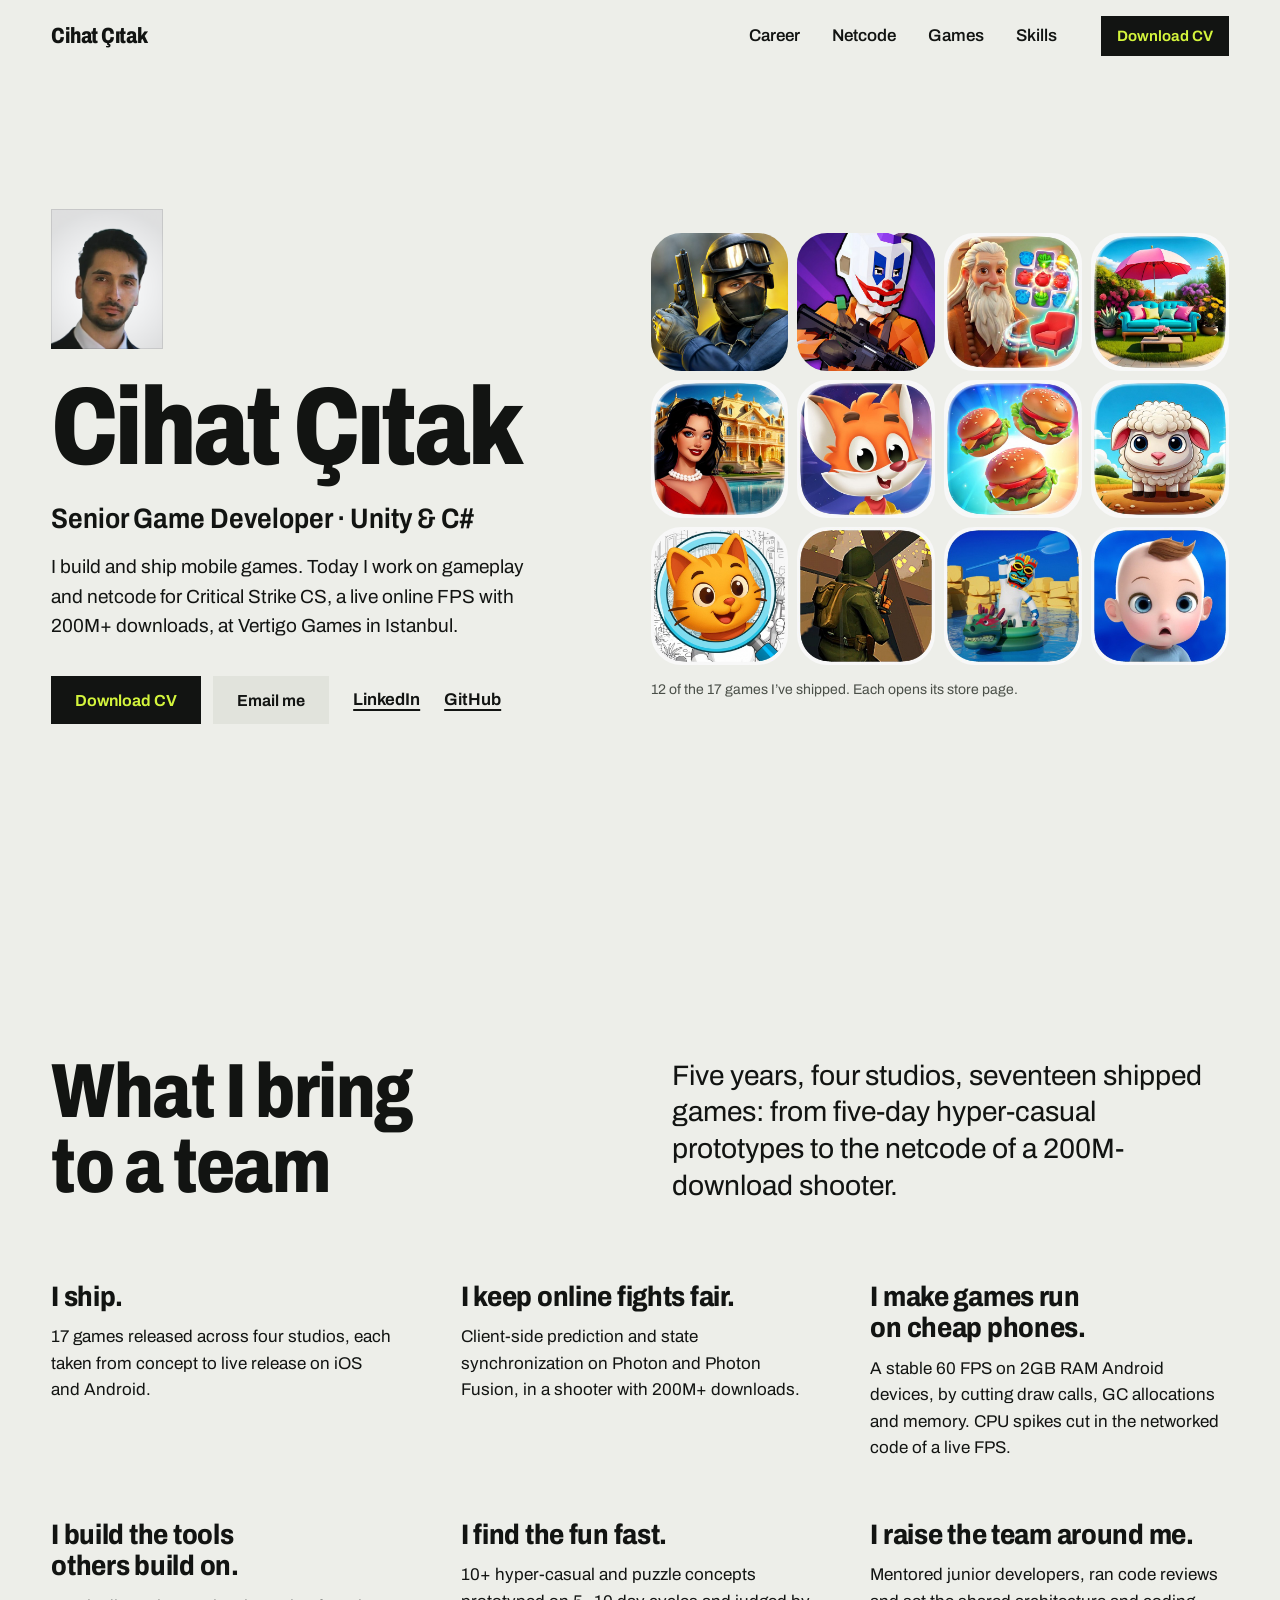
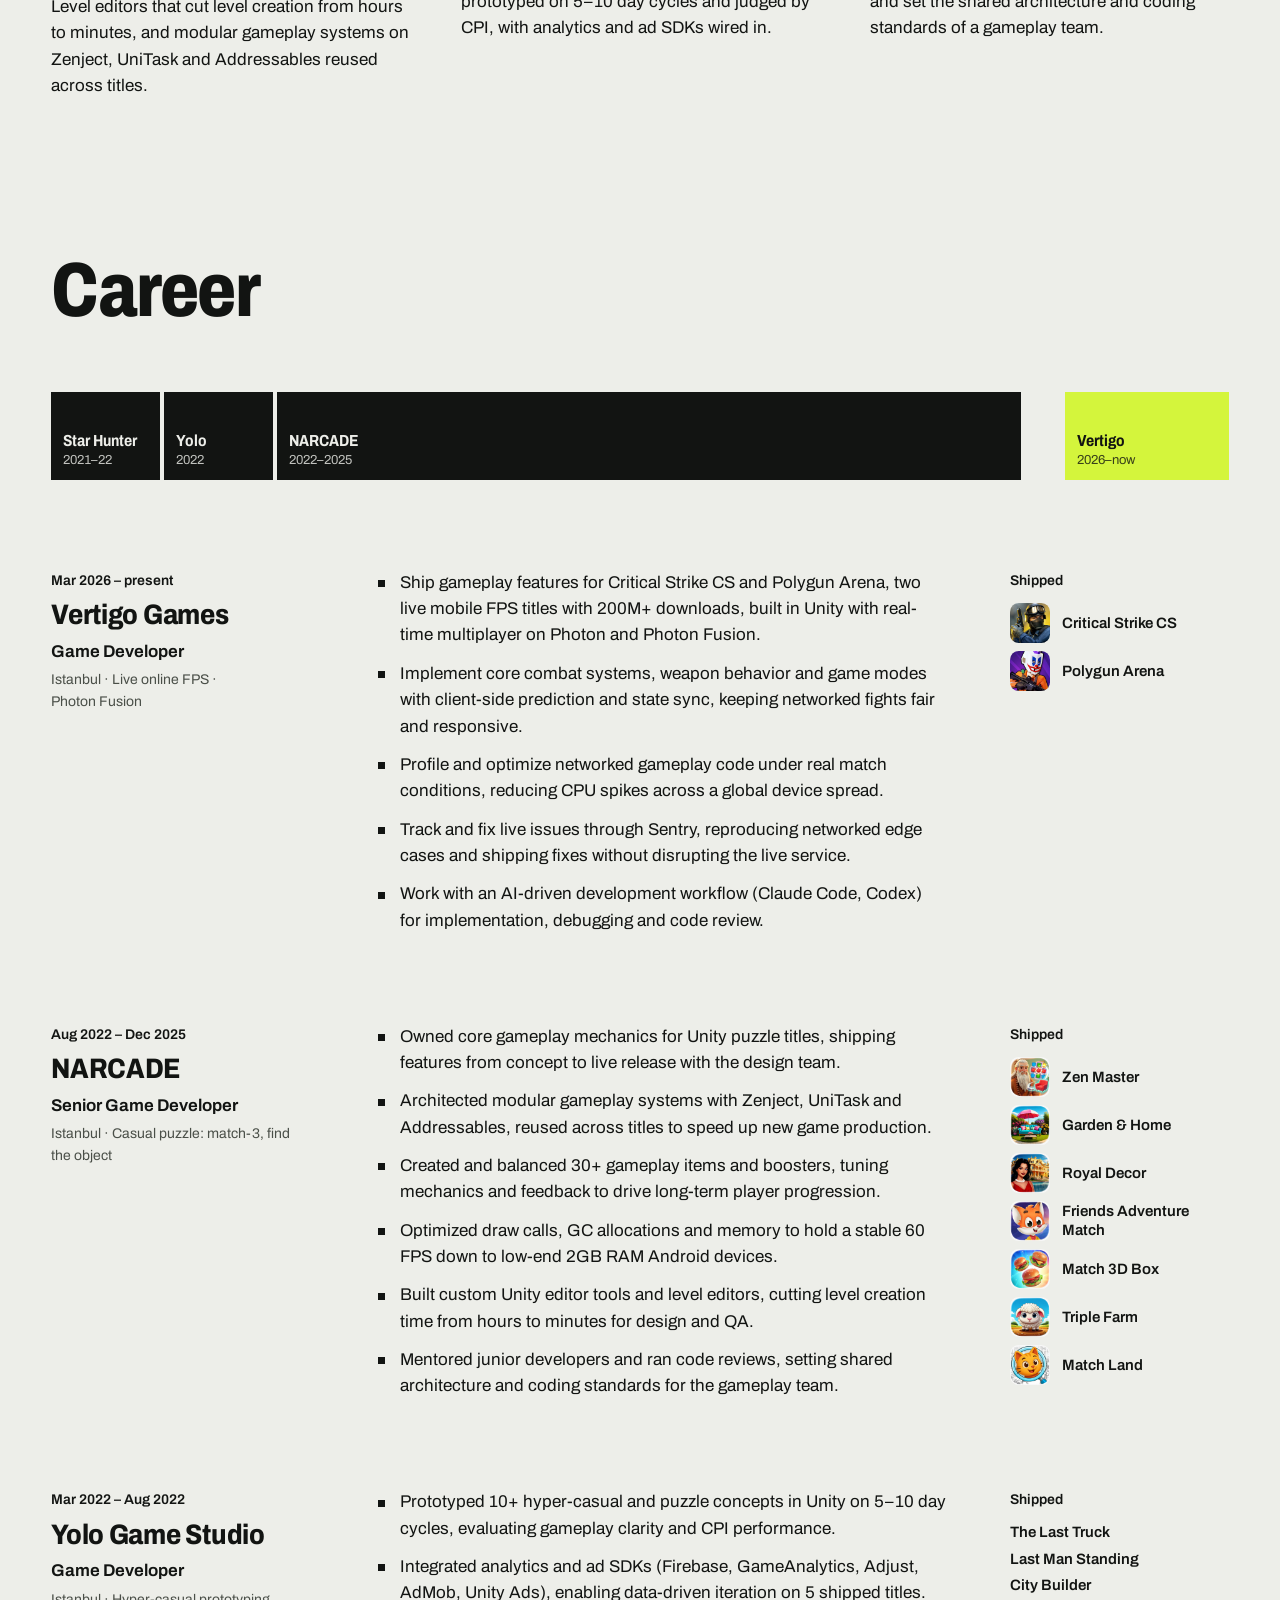
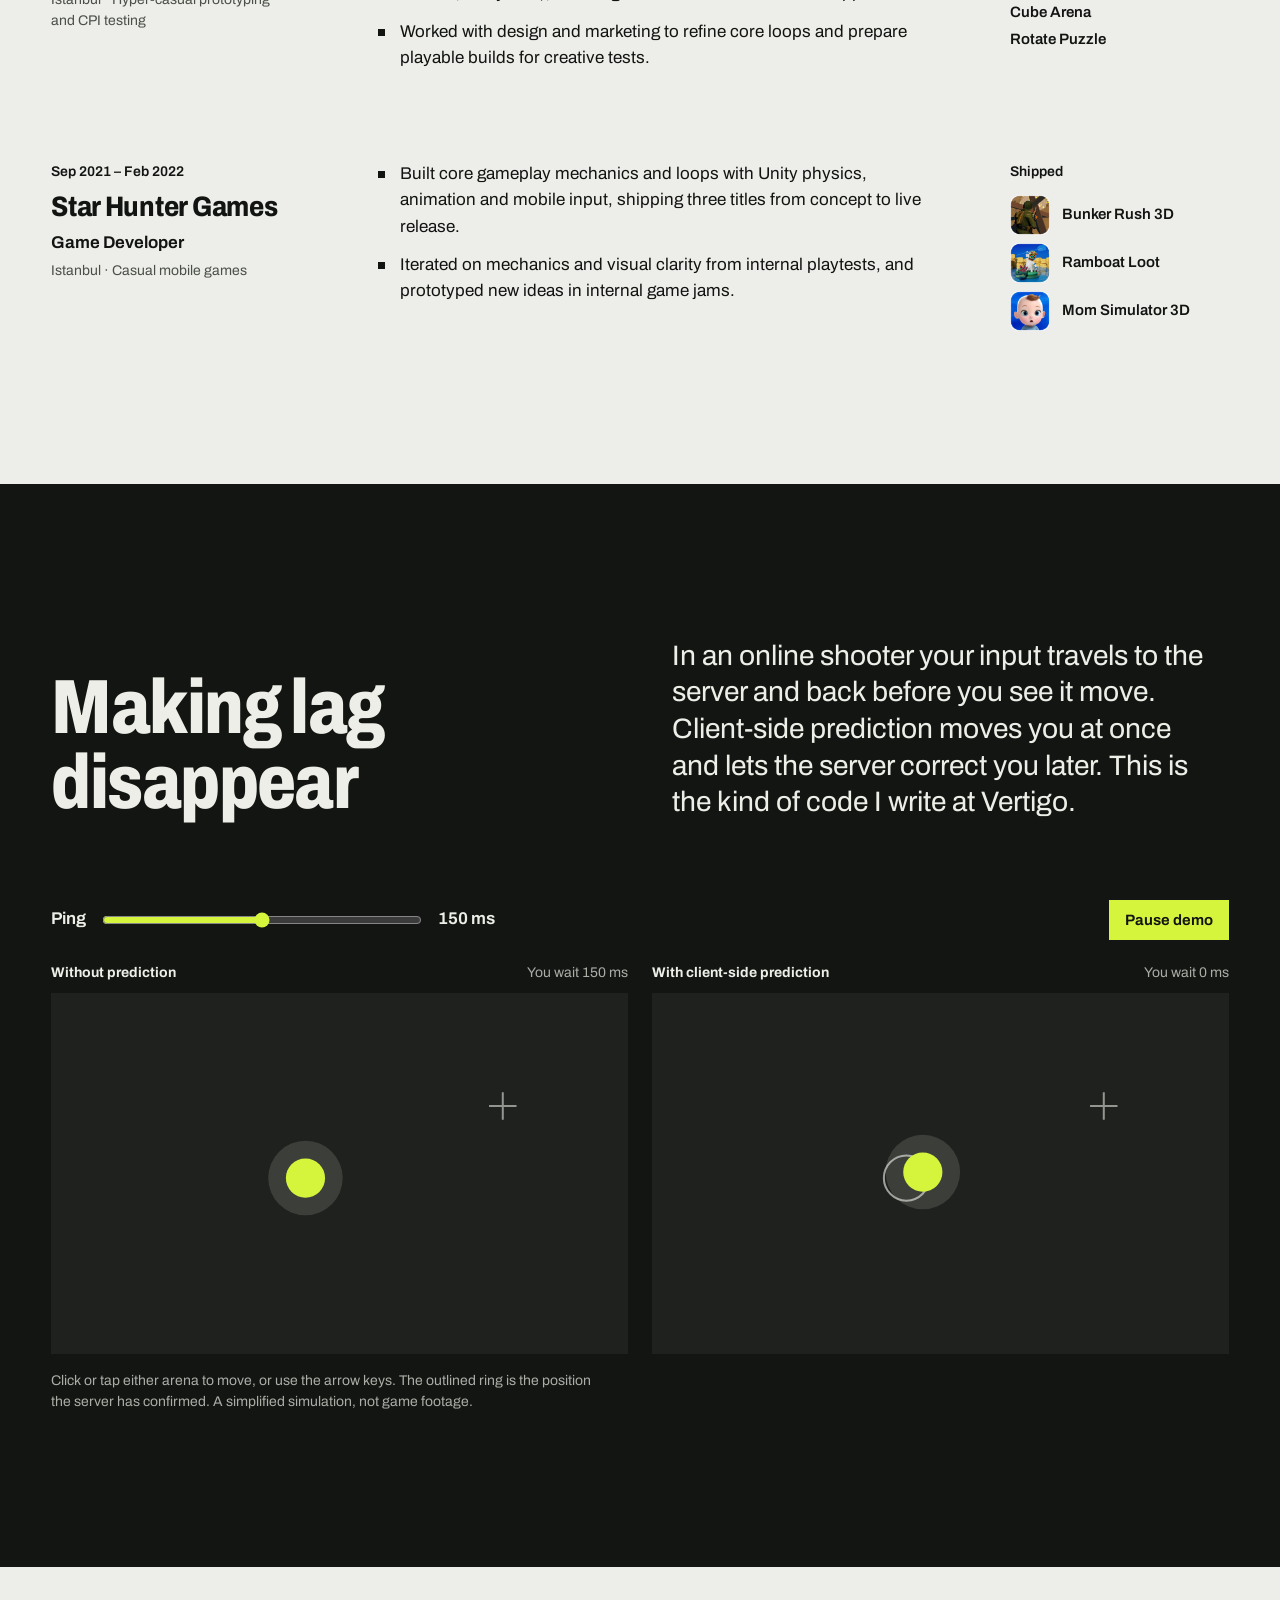
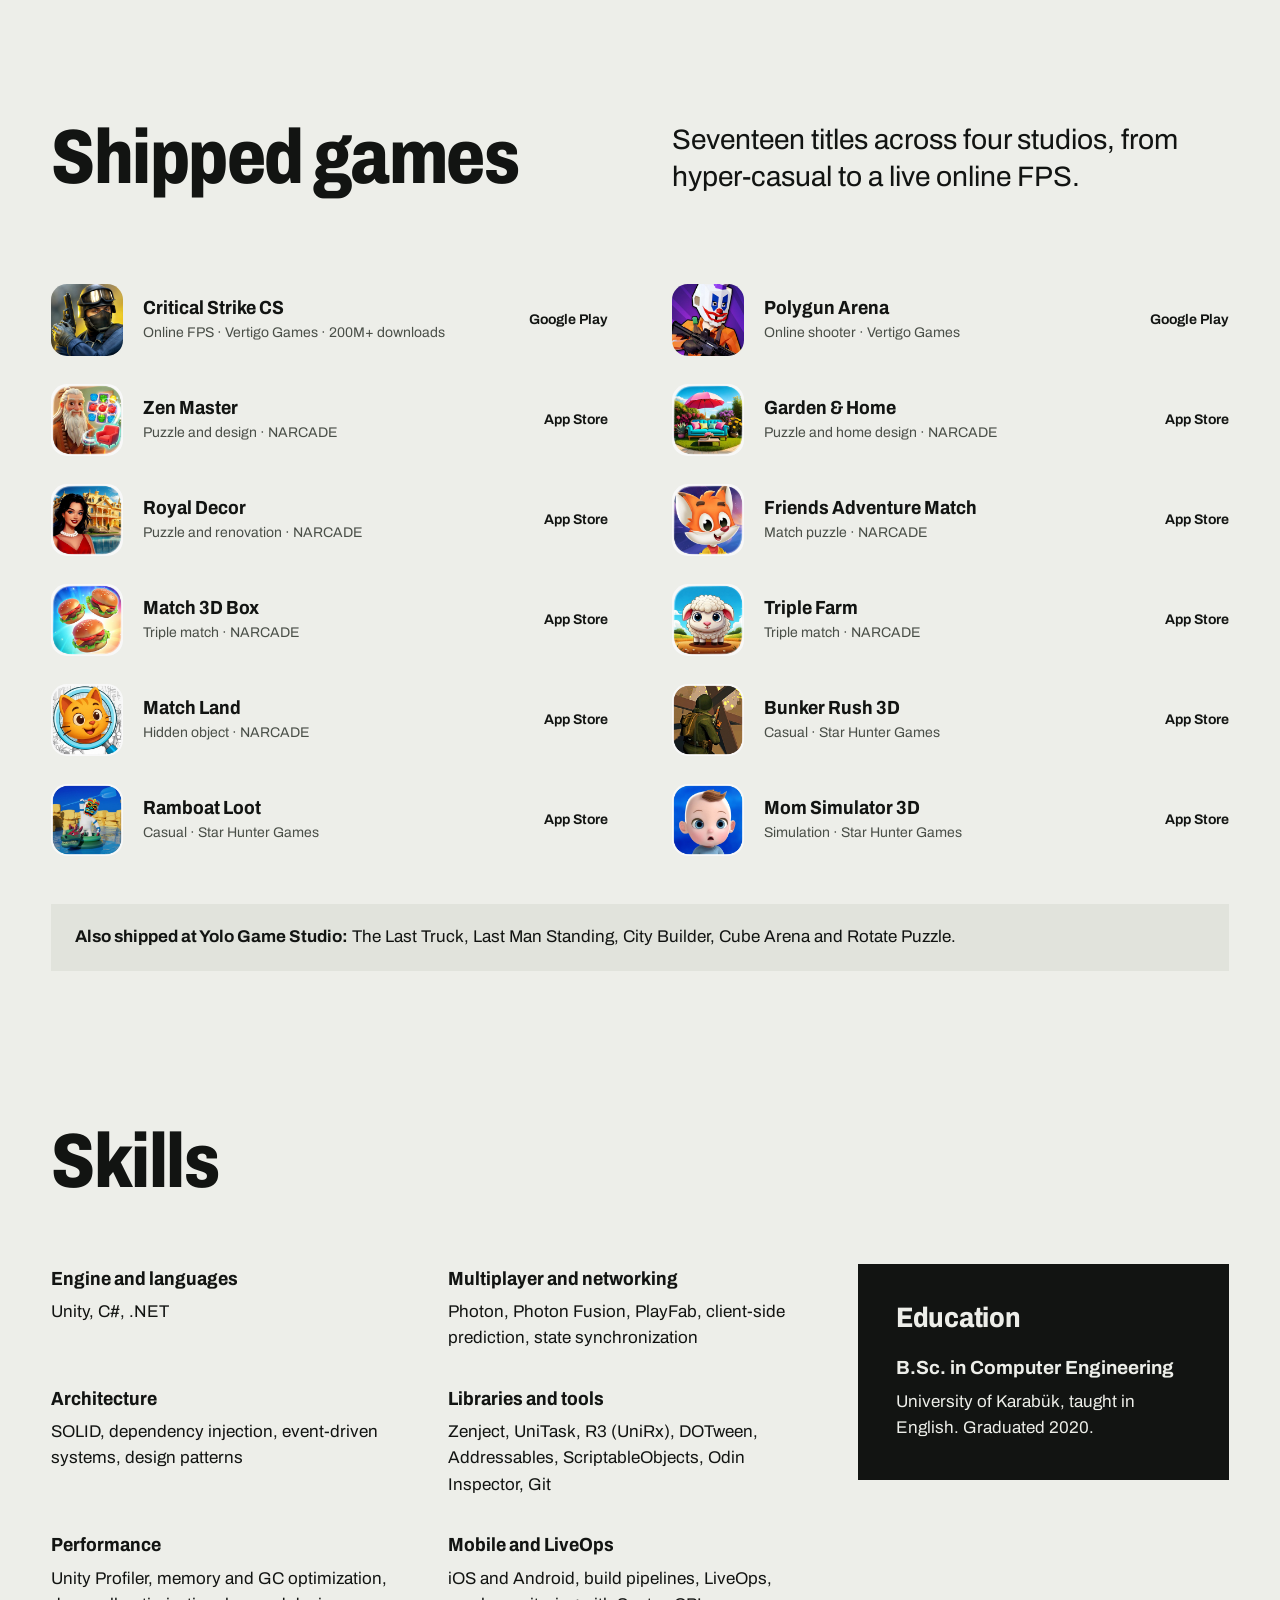
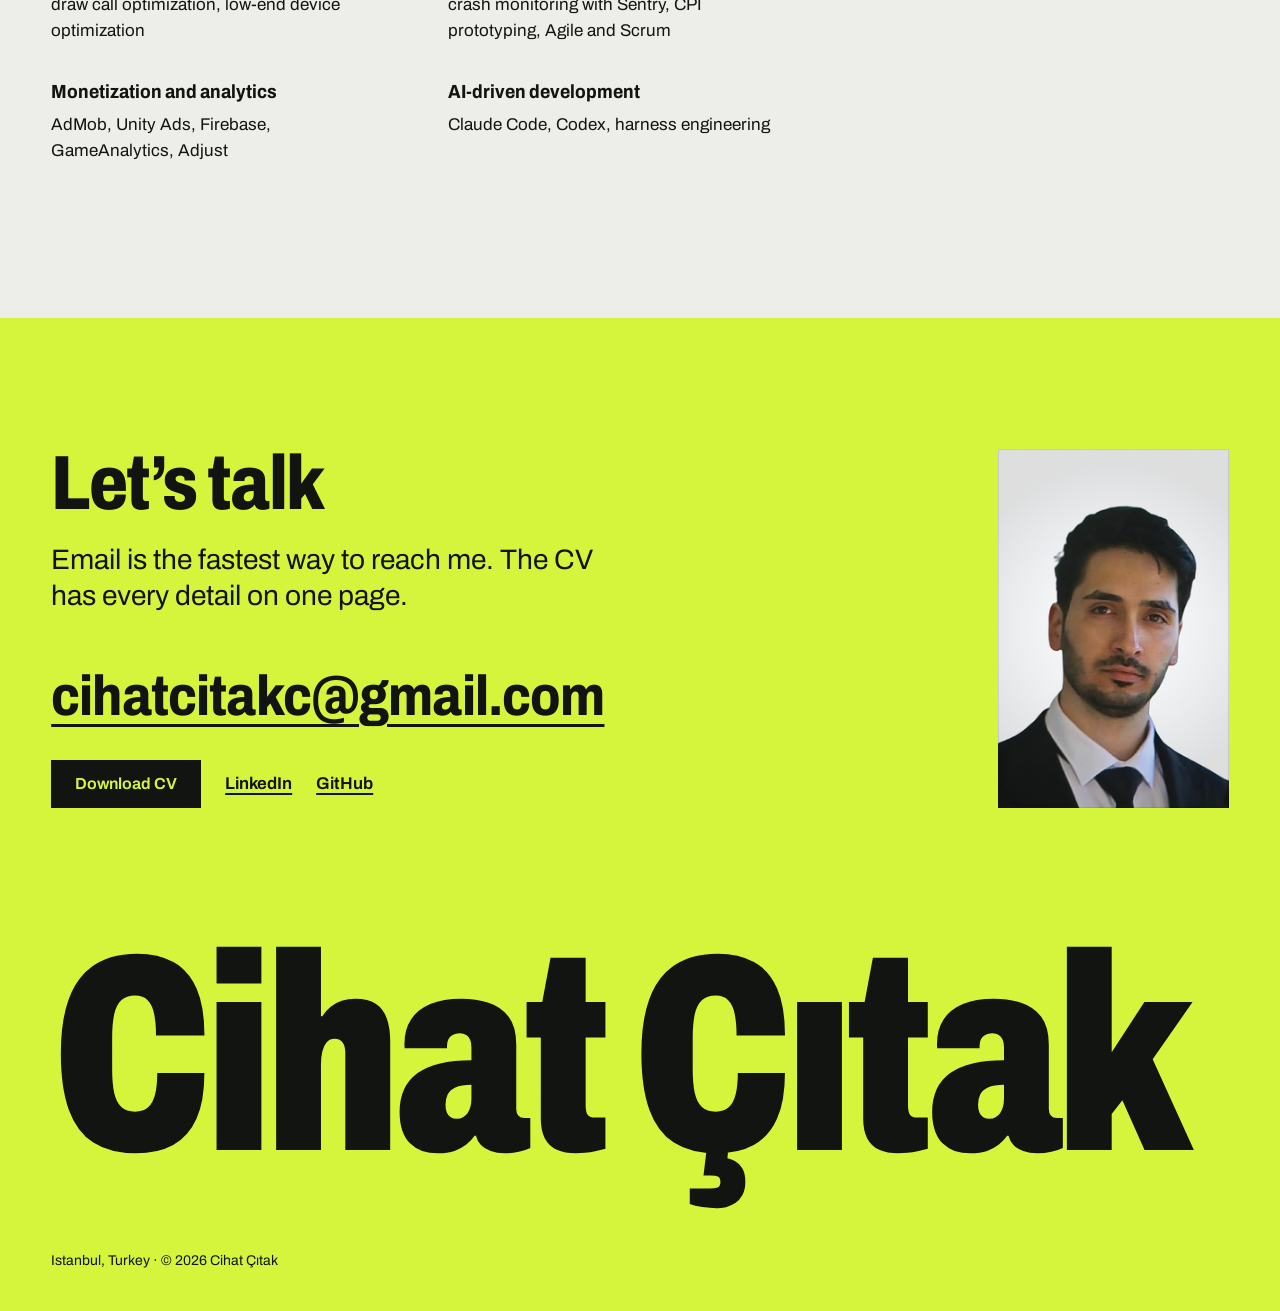
==== commit 330ae2b8: "Update AI skills row in CV and site Co-Authored-By: Claude Opus 5.5 <noreply@anthropic.com>" ====
--- a/index.html
+++ b/index.html
@@ -150,7 +150,7 @@
           <li>Implement core combat systems, weapon behavior and game modes with client-side prediction and state sync, keeping networked fights fair and responsive.</li>
           <li>Profile and optimize networked gameplay code under real match conditions, reducing CPU spikes across a global device spread.</li>
           <li>Track and fix live issues through Sentry, reproducing networked edge cases and shipping fixes without disrupting the live service.</li>
-          <li>Work with an AI-assisted workflow (Claude Code, Cursor, GitHub Copilot) for implementation, debugging and code review.</li>
+          <li>Work with an AI-driven development workflow (Claude Code, Codex) for implementation, debugging and code review.</li>
         </ul>
       </div>
       <div class="role-games" data-reveal>
@@ -309,7 +309,7 @@
       <div data-reveal><dt>Performance</dt><dd>Unity Profiler, memory and GC optimization, draw call optimization, low-end device optimization</dd></div>
       <div data-reveal><dt>Mobile and LiveOps</dt><dd>iOS and Android, build pipelines, LiveOps, crash monitoring with Sentry, CPI prototyping, Agile and Scrum</dd></div>
       <div data-reveal><dt>Monetization and analytics</dt><dd>AdMob, Unity Ads, Firebase, GameAnalytics, Adjust</dd></div>
-      <div data-reveal><dt>AI tools</dt><dd>Claude Code, Cursor, GitHub Copilot</dd></div>
+      <div data-reveal><dt>AI-driven development</dt><dd>Claude Code, Codex, harness engineering</dd></div>
     </dl>
     <aside class="education" aria-labelledby="edu-title" data-reveal>
       <h3 id="edu-title">Education</h3>
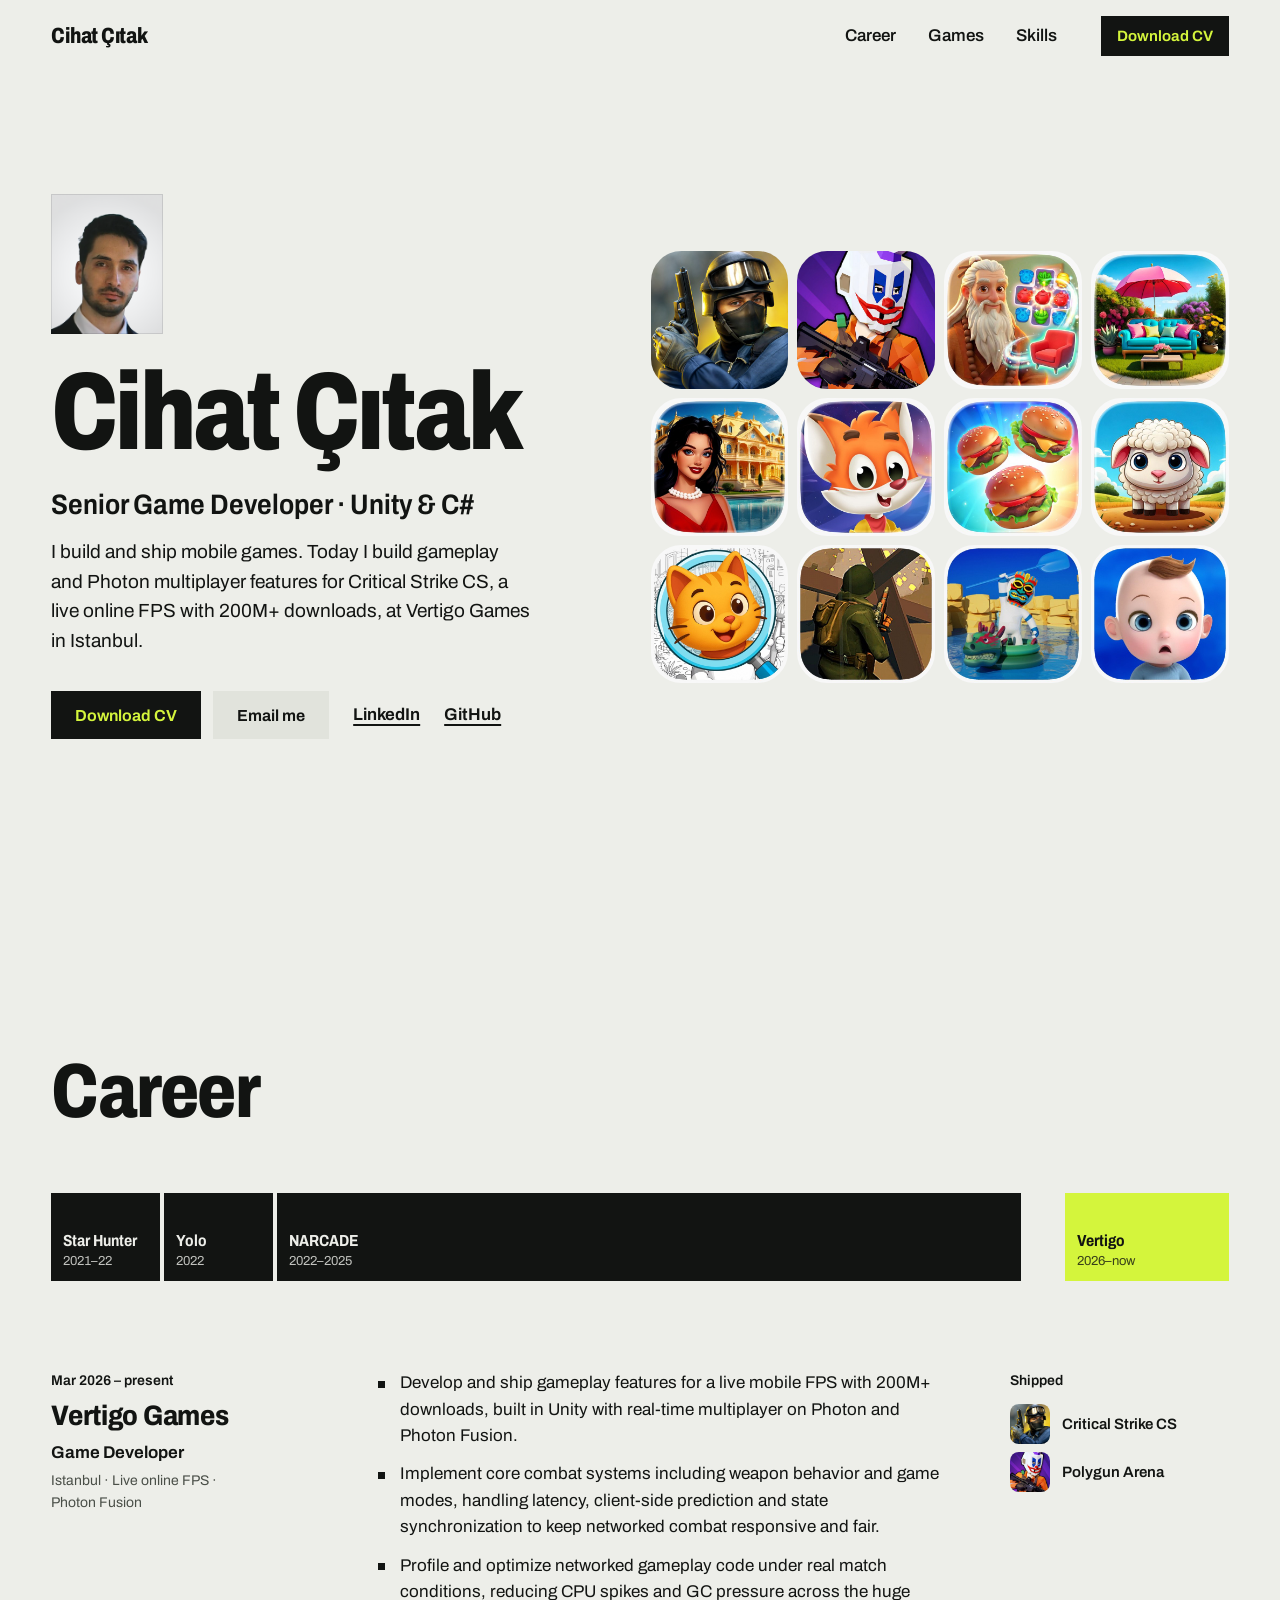
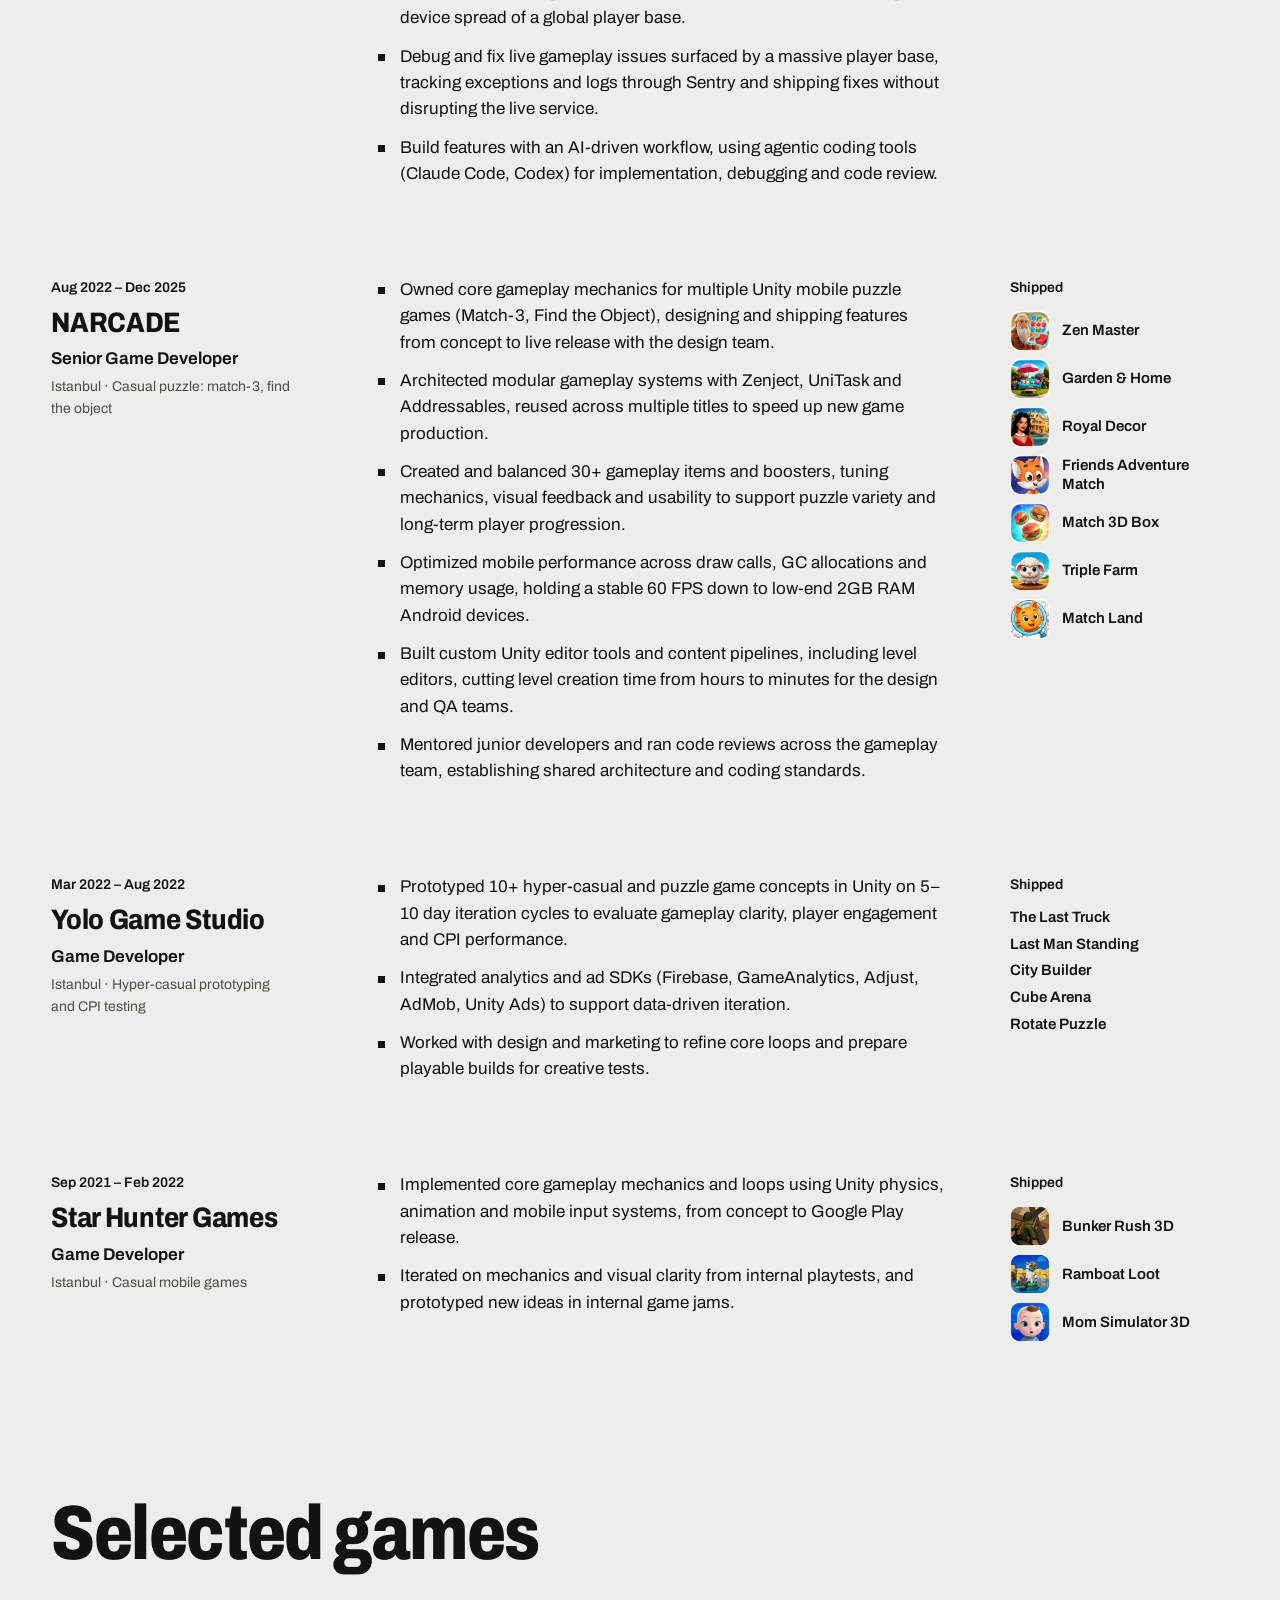
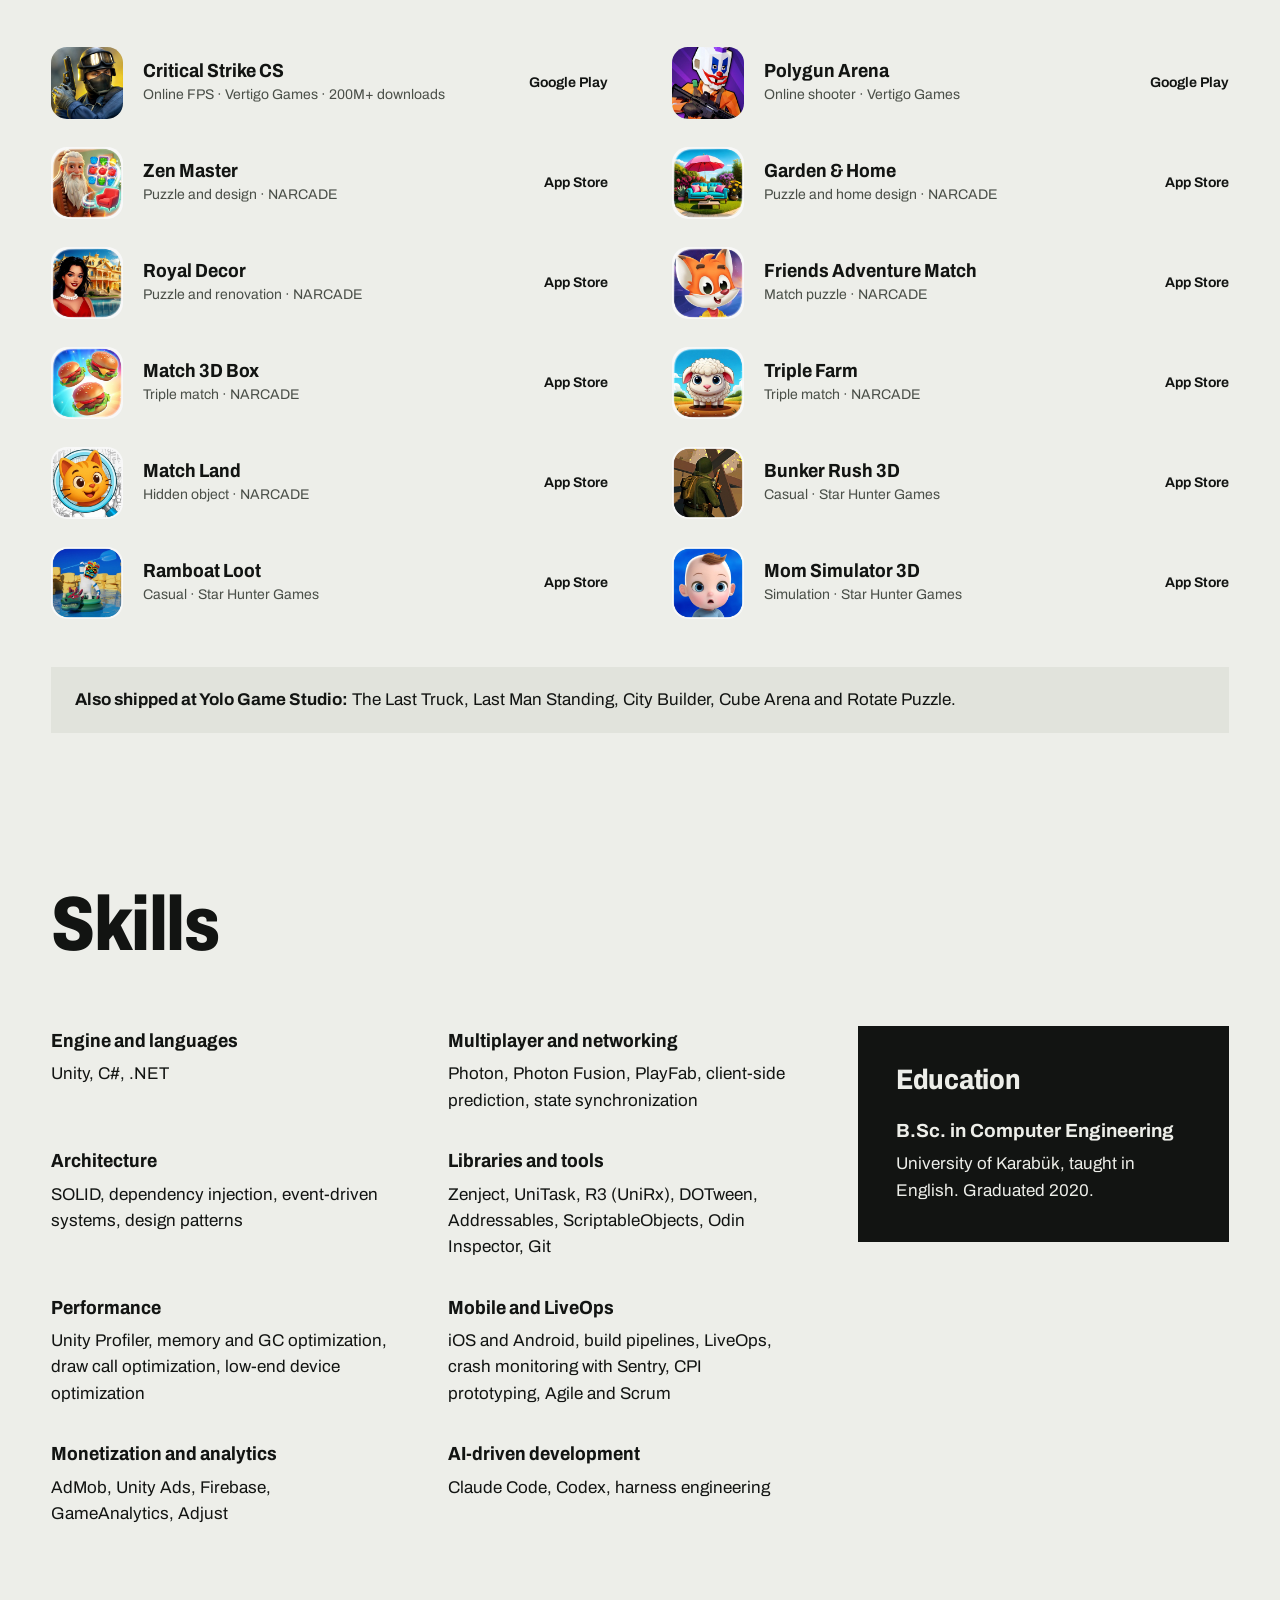
==== commit d8b07bec: "Trim site to hero, career, games and skills Remove the team, netcode demo and contact sections, drop" ====
--- a/index.html
+++ b/index.html
@@ -4,12 +4,12 @@
 <meta charset="utf-8">
 <meta name="viewport" content="width=device-width, initial-scale=1">
 <title>Cihat Çıtak — Senior Game Developer, Unity &amp; C#</title>
-<meta name="description" content="Senior Unity developer in Istanbul. 17 shipped mobile games across four studios, from hyper-casual prototypes to gameplay and netcode on Critical Strike CS, a live online FPS with 200M+ downloads.">
+<meta name="description" content="Senior Unity developer in Istanbul. Mobile games shipped across four studios, from hyper-casual prototypes to gameplay on Critical Strike CS, a live online FPS with 200M+ downloads.">
 <meta name="theme-color" content="#edeee9">
 <link rel="canonical" href="https://cihatcitak.github.io/">
 <meta property="og:type" content="profile">
 <meta property="og:title" content="Cihat Çıtak — Senior Game Developer">
-<meta property="og:description" content="Unity &amp; C#. 17 shipped mobile games, from hyper-casual to a live online FPS with 200M+ downloads.">
+<meta property="og:description" content="Unity &amp; C#. Mobile games from hyper-casual to a live online FPS with 200M+ downloads.">
 <meta property="og:url" content="https://cihatcitak.github.io/">
 <meta property="og:image" content="https://cihatcitak.github.io/assets/photo.png">
 <meta name="twitter:card" content="summary">
@@ -17,7 +17,7 @@
 <link rel="preconnect" href="https://fonts.googleapis.com">
 <link rel="preconnect" href="https://fonts.gstatic.com" crossorigin>
 <link rel="stylesheet" href="https://fonts.googleapis.com/css2?family=Archivo:wdth,wght@62..125,100..900&amp;display=swap">
-<link rel="stylesheet" href="assets/site.css?v=4">
+<link rel="stylesheet" href="assets/site.css?v=5">
 <script>document.documentElement.classList.add('js');setTimeout(function(){if(!window.__siteReady)document.documentElement.classList.remove('js')},2500)</script>
 <script type="application/ld+json">
 {
@@ -31,7 +31,7 @@
   "url": "https://cihatcitak.github.io/",
   "image": "https://cihatcitak.github.io/assets/photo.png",
   "alumniOf": "University of Karabük",
-  "knowsAbout": ["Unity", "C#", "Photon Fusion", "Client-side prediction", "Mobile performance optimization"],
+  "knowsAbout": ["Unity", "C#", "Photon", "Photon Fusion", "Mobile performance optimization"],
   "sameAs": ["https://www.linkedin.com/in/cihatcitak/", "https://github.com/CihatCitak"]
 }
 </script>
@@ -46,7 +46,6 @@
     <nav aria-label="Sections">
       <ul>
         <li><a href="#career">Career</a></li>
-        <li><a href="#netcode">Netcode</a></li>
         <li><a href="#games">Games</a></li>
         <li><a href="#skills">Skills</a></li>
       </ul>
@@ -62,7 +61,7 @@
     <img class="portrait" src="assets/photo.png" alt="Portrait of Cihat Çıtak" width="257" height="478" data-reveal>
     <h1 id="hero-title" data-reveal>Cihat Çıtak</h1>
     <p class="hero-role" data-reveal>Senior Game Developer · Unity &amp; C#</p>
-    <p class="hero-lede" data-reveal>I build and ship mobile games. Today I work on gameplay and netcode for Critical Strike CS, a live online FPS with 200M+ downloads, at Vertigo Games in Istanbul.</p>
+    <p class="hero-lede" data-reveal>I build and ship mobile games. Today I build gameplay and Photon multiplayer features for Critical Strike CS, a live online FPS with 200M+ downloads, at Vertigo Games in Istanbul.</p>
     <div class="actions" data-reveal>
       <a class="btn btn-solid" href="assets/CihatCitak_Senior_Game_Developer_CV.pdf" download>Download CV</a>
       <a class="btn btn-quiet" href="mailto:cihatcitakc@gmail.com">Email me</a>
@@ -71,7 +70,7 @@
     </div>
   </div>
 
-  <figure class="mosaic">
+  <div class="mosaic">
     <ul class="mosaic-grid">
       <li><a href="https://play.google.com/store/apps/details?id=com.critical.strike2" aria-label="Critical Strike CS on Google Play"><img src="assets/games/critical-strike.jpg" alt="" width="512" height="512"></a></li>
       <li><a href="https://play.google.com/store/apps/details?id=com.polygon.arena" aria-label="Polygun Arena on Google Play"><img src="assets/games/polygun-arena.jpg" alt="" width="512" height="512"></a></li>
@@ -86,41 +85,7 @@
       <li><a href="https://apps.apple.com/tr/app/ramboat-loot/id1575042145" aria-label="Ramboat Loot on the App Store"><img src="assets/games/ramboat-loot.jpg" alt="" width="512" height="512"></a></li>
       <li><a href="https://apps.apple.com/tr/app/mom-simulator-3d/id1594945593" aria-label="Mom Simulator 3D on the App Store"><img src="assets/games/mom-simulator.jpg" alt="" width="512" height="512"></a></li>
     </ul>
-    <figcaption>12 of the 17 games I’ve shipped. Each opens its store page.</figcaption>
-  </figure>
-</section>
-
-<section class="section frame" id="bring" aria-labelledby="bring-title">
-  <div class="split-head">
-    <h2 id="bring-title" data-reveal>What I bring to a team</h2>
-    <p class="statement" data-reveal>Five years, four studios, seventeen shipped games: from five-day hyper-casual prototypes to the netcode of a 200M-download shooter.</p>
-  </div>
-  <ul class="claims">
-    <li data-reveal>
-      <h3>I ship.</h3>
-      <p>17 games released across four studios, each taken from concept to live release on iOS and Android.</p>
-    </li>
-    <li data-reveal>
-      <h3>I keep online fights fair.</h3>
-      <p>Client-side prediction and state synchronization on Photon and Photon Fusion, in a shooter with 200M+ downloads.</p>
-    </li>
-    <li data-reveal>
-      <h3>I make games run on cheap phones.</h3>
-      <p>A stable 60 FPS on 2GB RAM Android devices, by cutting draw calls, GC allocations and memory. CPU spikes cut in the networked code of a live FPS.</p>
-    </li>
-    <li data-reveal>
-      <h3>I build the tools others build on.</h3>
-      <p>Level editors that cut level creation from hours to minutes, and modular gameplay systems on Zenject, UniTask and Addressables reused across titles.</p>
-    </li>
-    <li data-reveal>
-      <h3>I find the fun fast.</h3>
-      <p>10+ hyper-casual and puzzle concepts prototyped on 5–10 day cycles and judged by CPI, with analytics and ad SDKs wired in.</p>
-    </li>
-    <li data-reveal>
-      <h3>I raise the team around me.</h3>
-      <p>Mentored junior developers, ran code reviews and set the shared architecture and coding standards of a gameplay team.</p>
-    </li>
-  </ul>
+  </div>
 </section>
 
 <section class="section frame" id="career" aria-labelledby="career-title">
@@ -146,11 +111,11 @@
       </div>
       <div class="role-body" data-reveal>
         <ul class="role-points">
-          <li>Ship gameplay features for Critical Strike CS and Polygun Arena, two live mobile FPS titles with 200M+ downloads, built in Unity with real-time multiplayer on Photon and Photon Fusion.</li>
-          <li>Implement core combat systems, weapon behavior and game modes with client-side prediction and state sync, keeping networked fights fair and responsive.</li>
-          <li>Profile and optimize networked gameplay code under real match conditions, reducing CPU spikes across a global device spread.</li>
-          <li>Track and fix live issues through Sentry, reproducing networked edge cases and shipping fixes without disrupting the live service.</li>
-          <li>Work with an AI-driven development workflow (Claude Code, Codex) for implementation, debugging and code review.</li>
+          <li>Develop and ship gameplay features for a live mobile FPS with 200M+ downloads, built in Unity with real-time multiplayer on Photon and Photon Fusion.</li>
+          <li>Implement core combat systems including weapon behavior and game modes, handling latency, client-side prediction and state synchronization to keep networked combat responsive and fair.</li>
+          <li>Profile and optimize networked gameplay code under real match conditions, reducing CPU spikes and GC pressure across the huge device spread of a global player base.</li>
+          <li>Debug and fix live gameplay issues surfaced by a massive player base, tracking exceptions and logs through Sentry and shipping fixes without disrupting the live service.</li>
+          <li>Build features with an AI-driven workflow, using agentic coding tools (Claude Code, Codex) for implementation, debugging and code review.</li>
         </ul>
       </div>
       <div class="role-games" data-reveal>
@@ -171,12 +136,12 @@
       </div>
       <div class="role-body" data-reveal>
         <ul class="role-points">
-          <li>Owned core gameplay mechanics for Unity puzzle titles, shipping features from concept to live release with the design team.</li>
-          <li>Architected modular gameplay systems with Zenject, UniTask and Addressables, reused across titles to speed up new game production.</li>
-          <li>Created and balanced 30+ gameplay items and boosters, tuning mechanics and feedback to drive long-term player progression.</li>
-          <li>Optimized draw calls, GC allocations and memory to hold a stable 60 FPS down to low-end 2GB RAM Android devices.</li>
-          <li>Built custom Unity editor tools and level editors, cutting level creation time from hours to minutes for design and QA.</li>
-          <li>Mentored junior developers and ran code reviews, setting shared architecture and coding standards for the gameplay team.</li>
+          <li>Owned core gameplay mechanics for multiple Unity mobile puzzle games (Match-3, Find the Object), designing and shipping features from concept to live release with the design team.</li>
+          <li>Architected modular gameplay systems with Zenject, UniTask and Addressables, reused across multiple titles to speed up new game production.</li>
+          <li>Created and balanced 30+ gameplay items and boosters, tuning mechanics, visual feedback and usability to support puzzle variety and long-term player progression.</li>
+          <li>Optimized mobile performance across draw calls, GC allocations and memory usage, holding a stable 60 FPS down to low-end 2GB RAM Android devices.</li>
+          <li>Built custom Unity editor tools and content pipelines, including level editors, cutting level creation time from hours to minutes for the design and QA teams.</li>
+          <li>Mentored junior developers and ran code reviews across the gameplay team, establishing shared architecture and coding standards.</li>
         </ul>
       </div>
       <div class="role-games" data-reveal>
@@ -202,8 +167,8 @@
       </div>
       <div class="role-body" data-reveal>
         <ul class="role-points">
-          <li>Prototyped 10+ hyper-casual and puzzle concepts in Unity on 5–10 day cycles, evaluating gameplay clarity and CPI performance.</li>
-          <li>Integrated analytics and ad SDKs (Firebase, GameAnalytics, Adjust, AdMob, Unity Ads), enabling data-driven iteration on 5 shipped titles.</li>
+          <li>Prototyped 10+ hyper-casual and puzzle game concepts in Unity on 5–10 day iteration cycles to evaluate gameplay clarity, player engagement and CPI performance.</li>
+          <li>Integrated analytics and ad SDKs (Firebase, GameAnalytics, Adjust, AdMob, Unity Ads) to support data-driven iteration.</li>
           <li>Worked with design and marketing to refine core loops and prepare playable builds for creative tests.</li>
         </ul>
       </div>
@@ -228,7 +193,7 @@
       </div>
       <div class="role-body" data-reveal>
         <ul class="role-points">
-          <li>Built core gameplay mechanics and loops with Unity physics, animation and mobile input, shipping three titles from concept to live release.</li>
+          <li>Implemented core gameplay mechanics and loops using Unity physics, animation and mobile input systems, from concept to Google Play release.</li>
           <li>Iterated on mechanics and visual clarity from internal playtests, and prototyped new ideas in internal game jams.</li>
         </ul>
       </div>
@@ -244,43 +209,8 @@
   </div>
 </section>
 
-<section class="field-night" id="netcode" aria-labelledby="netcode-title">
-  <div class="frame section">
-    <div class="split-head">
-      <h2 id="netcode-title" data-reveal>Making lag disappear</h2>
-      <p class="statement" data-reveal>In an online shooter your input travels to the server and back before you see it move. Client-side prediction moves you at once and lets the server correct you later. This is the kind of code I write at Vertigo.</p>
-    </div>
-
-    <div class="demo" data-ui>
-      <div class="demo-controls" data-reveal>
-        <label class="ping" for="ping">
-          <span>Ping</span>
-          <input id="ping" type="range" min="0" max="300" step="10" value="150">
-          <output id="ping-out" for="ping">150 ms</output>
-        </label>
-        <button class="btn btn-lime btn-small" id="demo-toggle" type="button">Pause demo</button>
-      </div>
-      <div class="lanes">
-        <figure class="lane" data-reveal>
-          <figcaption><span class="lane-name">Without prediction</span><span class="lane-wait">You wait <span id="wait-a">150</span> ms</span></figcaption>
-          <canvas id="lane-a" tabindex="0" aria-label="Arena without prediction. Click, tap or use the arrow keys to move the player."></canvas>
-        </figure>
-        <figure class="lane" data-reveal>
-          <figcaption><span class="lane-name">With client-side prediction</span><span class="lane-wait">You wait 0 ms</span></figcaption>
-          <canvas id="lane-b" tabindex="0" aria-label="Arena with client-side prediction. Click, tap or use the arrow keys to move the player."></canvas>
-        </figure>
-      </div>
-      <p class="demo-note" id="demo-help" data-reveal>Click or tap either arena to move, or use the arrow keys. The outlined ring is the position the server has confirmed. A simplified simulation, not game footage.</p>
-      <noscript><p class="demo-note">This demo needs JavaScript. In short: without prediction, every move starts one full ping late; with prediction, it starts at once and the server confirms it later.</p></noscript>
-    </div>
-  </div>
-</section>
-
 <section class="section frame" id="games" aria-labelledby="games-title">
-  <div class="split-head">
-    <h2 id="games-title" data-reveal>Shipped games</h2>
-    <p class="statement" data-reveal>Seventeen titles across four studios, from hyper-casual to a live online FPS.</p>
-  </div>
+  <h2 id="games-title" data-reveal>Selected games</h2>
   <ul class="game-list">
     <li data-reveal><a href="https://play.google.com/store/apps/details?id=com.critical.strike2"><img src="assets/games/critical-strike.jpg" alt="" width="512" height="512" loading="lazy"><span class="g-text"><span class="g-name">Critical Strike CS</span><span class="g-meta">Online FPS · Vertigo Games · 200M+ downloads</span></span><span class="g-store">Google Play</span></a></li>
     <li data-reveal><a href="https://play.google.com/store/apps/details?id=com.polygon.arena"><img src="assets/games/polygun-arena.jpg" alt="" width="512" height="512" loading="lazy"><span class="g-text"><span class="g-name">Polygun Arena</span><span class="g-meta">Online shooter · Vertigo Games</span></span><span class="g-store">Google Play</span></a></li>
@@ -321,24 +251,6 @@
 
 </main>
 
-<footer class="field-lime" id="contact" aria-labelledby="contact-title">
-  <div class="frame contact">
-    <div class="contact-main">
-    <h2 id="contact-title" data-reveal>Let’s talk</h2>
-    <p class="contact-lede" data-reveal>Email is the fastest way to reach me. The CV has every detail on one page.</p>
-    <a class="contact-mail" href="mailto:cihatcitakc@gmail.com" data-reveal>cihatcitakc@gmail.com</a>
-    <div class="actions" data-reveal>
-      <a class="btn btn-solid" href="assets/CihatCitak_Senior_Game_Developer_CV.pdf" download>Download CV</a>
-      <a class="text-link" href="https://www.linkedin.com/in/cihatcitak/">LinkedIn</a>
-      <a class="text-link" href="https://github.com/CihatCitak">GitHub</a>
-    </div>
-    </div>
-    <img class="contact-portrait" src="assets/photo.png" alt="" width="257" height="478" loading="lazy" data-reveal>
-    <p class="signoff" aria-hidden="true">Cihat Çıtak</p>
-    <p class="colophon">Istanbul, Turkey · © 2026 Cihat Çıtak</p>
-  </div>
-</footer>
-
-<script src="assets/site.js?v=5" defer></script>
+<script src="assets/site.js?v=6" defer></script>
 </body>
 </html>
--- a/assets/site.css
+++ b/assets/site.css
@@ -5,10 +5,6 @@
   --ink: #121412;
   --ink-2: #4a4f48;
   --lime: #d4f53c;
-  --night: #131512;
-  --night-2: #1e211d;
-  --on-night: #eceee7;
-  --on-night-2: #a9aea6;
 
   --frame: clamp(20px, 4vw, 56px);
   --section-gap: clamp(96px, 12vw, 192px);
@@ -54,7 +50,6 @@
   outline: 3px solid var(--ink);
   outline-offset: 3px;
 }
-.field-night :focus-visible { outline-color: var(--lime); }
 
 .frame {
   width: 100%;
@@ -98,13 +93,6 @@
   line-height: 1.12;
   letter-spacing: -0.01em;
 }
-.statement {
-  font-size: var(--fs-statement);
-  line-height: 1.3;
-  font-weight: 420;
-  max-width: 34ch;
-}
-
 /* ---------- Controls ---------- */
 .btn {
   display: inline-flex;
@@ -129,11 +117,9 @@
 .btn-small { min-height: 40px; padding: 8px 16px; font-size: 0.9375rem; }
 .btn-solid { background: var(--ink); color: var(--lime); }
 .btn-quiet { background: var(--ground-2); color: var(--ink); }
-.btn-lime { background: var(--lime); color: var(--ink); }
 @media (hover: hover) {
   .btn-solid:hover { background: #2a2e29; }
   .btn-quiet:hover { background: #d4d7cf; }
-  .btn-lime:hover { background: #e4fb7a; }
 }
 
 .text-link {
@@ -245,30 +231,9 @@
 @media (hover: hover) {
   .mosaic-grid a:hover img { scale: 1.06; }
 }
-.mosaic figcaption {
-  margin-block-start: 14px;
-  font-size: var(--fs-small);
-  color: var(--ink-2);
-}
-
 /* ---------- Sections ---------- */
 .section { padding-block: var(--section-gap) 0; }
-.split-head {
-  display: grid;
-  grid-template-columns: minmax(0, 1fr) minmax(0, 1fr);
-  gap: 24px clamp(32px, 5vw, 88px);
-  align-items: end;
-  margin-block-end: clamp(48px, 6vw, 88px);
-}
-
-/* What I bring */
-.claims {
-  display: grid;
-  grid-template-columns: repeat(3, minmax(0, 1fr));
-  gap: clamp(40px, 4.5vw, 64px) clamp(32px, 4vw, 64px);
-}
-.claims h3 { margin-block-end: 12px; }
-.claims p { max-width: 40ch; }
+main { padding-block-end: var(--section-gap); }
 
 /* Career */
 #career h2 { margin-block-end: clamp(40px, 5vw, 64px); }
@@ -364,72 +329,8 @@
   .role-games a:hover span { text-decoration: underline; text-decoration-thickness: 2px; text-underline-offset: 0.2em; }
 }
 
-/* Netcode */
-.field-night {
-  margin-block-start: var(--section-gap);
-  background: var(--night);
-  color: var(--on-night);
-}
-.field-night .section { padding-block: var(--section-gap); }
-.field-night .statement { color: var(--on-night); }
-.demo-controls {
-  display: flex;
-  flex-wrap: wrap;
-  align-items: center;
-  justify-content: space-between;
-  gap: 16px 32px;
-  margin-block-end: 20px;
-}
-.ping {
-  display: flex;
-  align-items: center;
-  gap: 16px;
-  font-weight: 650;
-}
-.ping input {
-  width: min(320px, 56vw);
-  height: 44px;
-  accent-color: var(--lime);
-  cursor: pointer;
-}
-.ping output {
-  min-width: 4.5em;
-  font-variant-numeric: tabular-nums;
-}
-.lanes {
-  display: grid;
-  grid-template-columns: repeat(2, minmax(0, 1fr));
-  gap: clamp(12px, 2vw, 24px);
-}
-.lane figcaption {
-  display: flex;
-  justify-content: space-between;
-  gap: 12px;
-  margin-block-end: 10px;
-  font-size: var(--fs-small);
-}
-.lane-name { font-weight: 700; }
-.lane-wait { color: var(--on-night-2); font-variant-numeric: tabular-nums; }
-.lane canvas {
-  display: block;
-  width: 100%;
-  aspect-ratio: 16 / 10;
-  background: var(--night-2);
-  cursor: crosshair;
-  touch-action: manipulation;
-  user-select: none;
-}
-.demo-note {
-  margin-block-start: 16px;
-  max-width: 68ch;
-  font-size: var(--fs-small);
-  color: var(--on-night-2);
-}
-html:not(.js) .demo-controls,
-html:not(.js) .lanes,
-html:not(.js) #demo-help { display: none; }
-
 /* Games */
+#games h2 { margin-block-end: clamp(40px, 5vw, 72px); }
 .game-list {
   display: grid;
   grid-template-columns: repeat(2, minmax(0, 1fr));
@@ -507,64 +408,6 @@
 .education h3 { margin-block-end: 20px; }
 .edu-degree { font-weight: 700; font-size: 1.1875rem; margin-block-end: 6px; }
 
-/* Contact */
-.field-lime {
-  margin-block-start: var(--section-gap);
-  background: var(--lime);
-  color: var(--ink);
-}
-.field-lime { overflow-x: clip; }
-.contact {
-  display: grid;
-  grid-template-columns: minmax(0, 1fr) auto;
-  gap: 48px;
-  align-items: end;
-  padding-block: clamp(80px, 10vw, 160px) 40px;
-}
-.contact-portrait {
-  width: clamp(160px, 18vw, 257px);
-  aspect-ratio: 257 / 400;
-  object-fit: cover;
-  object-position: 50% 0%;
-  outline: 1px solid oklch(0 0 0 / 0.1);
-  outline-offset: -1px;
-}
-.signoff, .colophon { grid-column: 1 / -1; }
-.contact-lede {
-  margin-block-start: 20px;
-  font-size: var(--fs-statement);
-  line-height: 1.3;
-  max-width: 34ch;
-}
-.contact-mail {
-  display: inline-block;
-  margin-block-start: clamp(32px, 4vw, 56px);
-  font-size: clamp(1.625rem, 4.4vw, 4rem);
-  font-weight: 760;
-  font-stretch: 85%;
-  letter-spacing: -0.015em;
-  line-height: 1.1;
-  text-decoration: underline;
-  text-decoration-thickness: 0.06em;
-  text-underline-offset: 0.16em;
-  overflow-wrap: anywhere;
-  transition: text-decoration-color 150ms ease-out;
-}
-@media (hover: hover) {
-  .contact-mail:hover { text-decoration-color: transparent; }
-}
-.contact .actions { margin-block-start: 32px; }
-.signoff {
-  margin-block-start: clamp(64px, 7vw, 104px);
-  font-size: calc((min(100vw, 1440px) - 2 * var(--frame)) * 0.238);
-  font-weight: 860;
-  font-stretch: 72%;
-  letter-spacing: -0.03em;
-  line-height: 0.8;
-  white-space: nowrap;
-}
-.colophon { margin-block-start: 32px; font-size: var(--fs-small); }
-
 /* ---------- Motion ---------- */
 .js [data-reveal] {
   opacity: 0;
@@ -594,7 +437,6 @@
 
 /* ---------- Responsive ---------- */
 @media (max-width: 1080px) {
-  .claims { grid-template-columns: repeat(2, minmax(0, 1fr)); }
   .skills-layout { grid-template-columns: minmax(0, 1fr); }
   .role { grid-template-columns: minmax(0, 4fr) minmax(0, 8fr); }
   .role-games { grid-column: 2; }
@@ -608,7 +450,6 @@
     min-height: 0;
     gap: 48px;
   }
-  .split-head { grid-template-columns: minmax(0, 1fr); }
   .role { grid-template-columns: minmax(0, 1fr); }
   .role-games { grid-column: auto; }
   .game-list { grid-template-columns: minmax(0, 1fr); }
@@ -621,12 +462,8 @@
   .portrait { width: 88px; height: 110px; margin-block-end: 20px; }
   .hero-lede { font-size: 1.0625rem; }
   .actions .btn + .btn { margin-inline-start: 0; }
-  .claims { grid-template-columns: minmax(0, 1fr); }
   .skills { grid-template-columns: minmax(0, 1fr); }
-  .lanes { grid-template-columns: minmax(0, 1fr); }
-
-  .contact { grid-template-columns: minmax(0, 1fr); }
-  .contact-portrait { display: none; }
+
   .timeline-track { flex-direction: column; gap: 4px; }
   .timeline-track li { flex: none; }
   .timeline-track li.tl-gap { display: none; }
